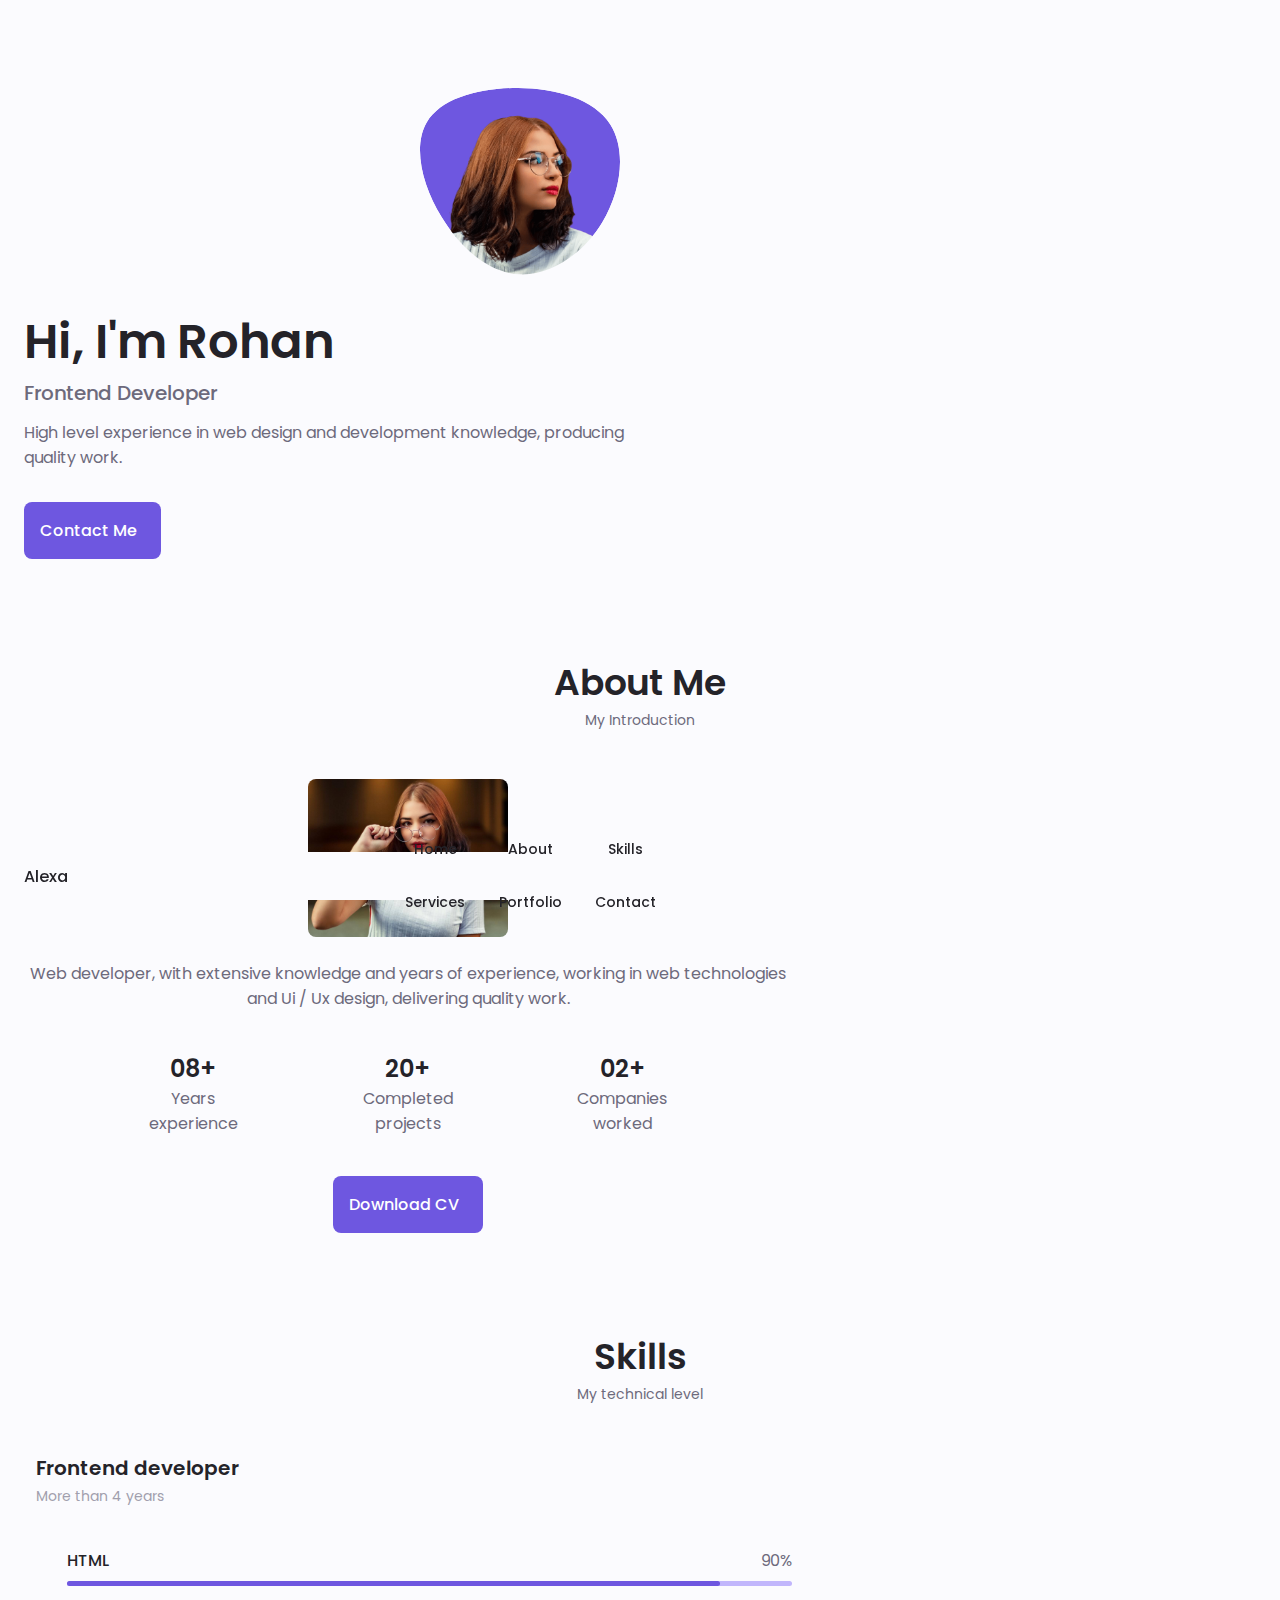
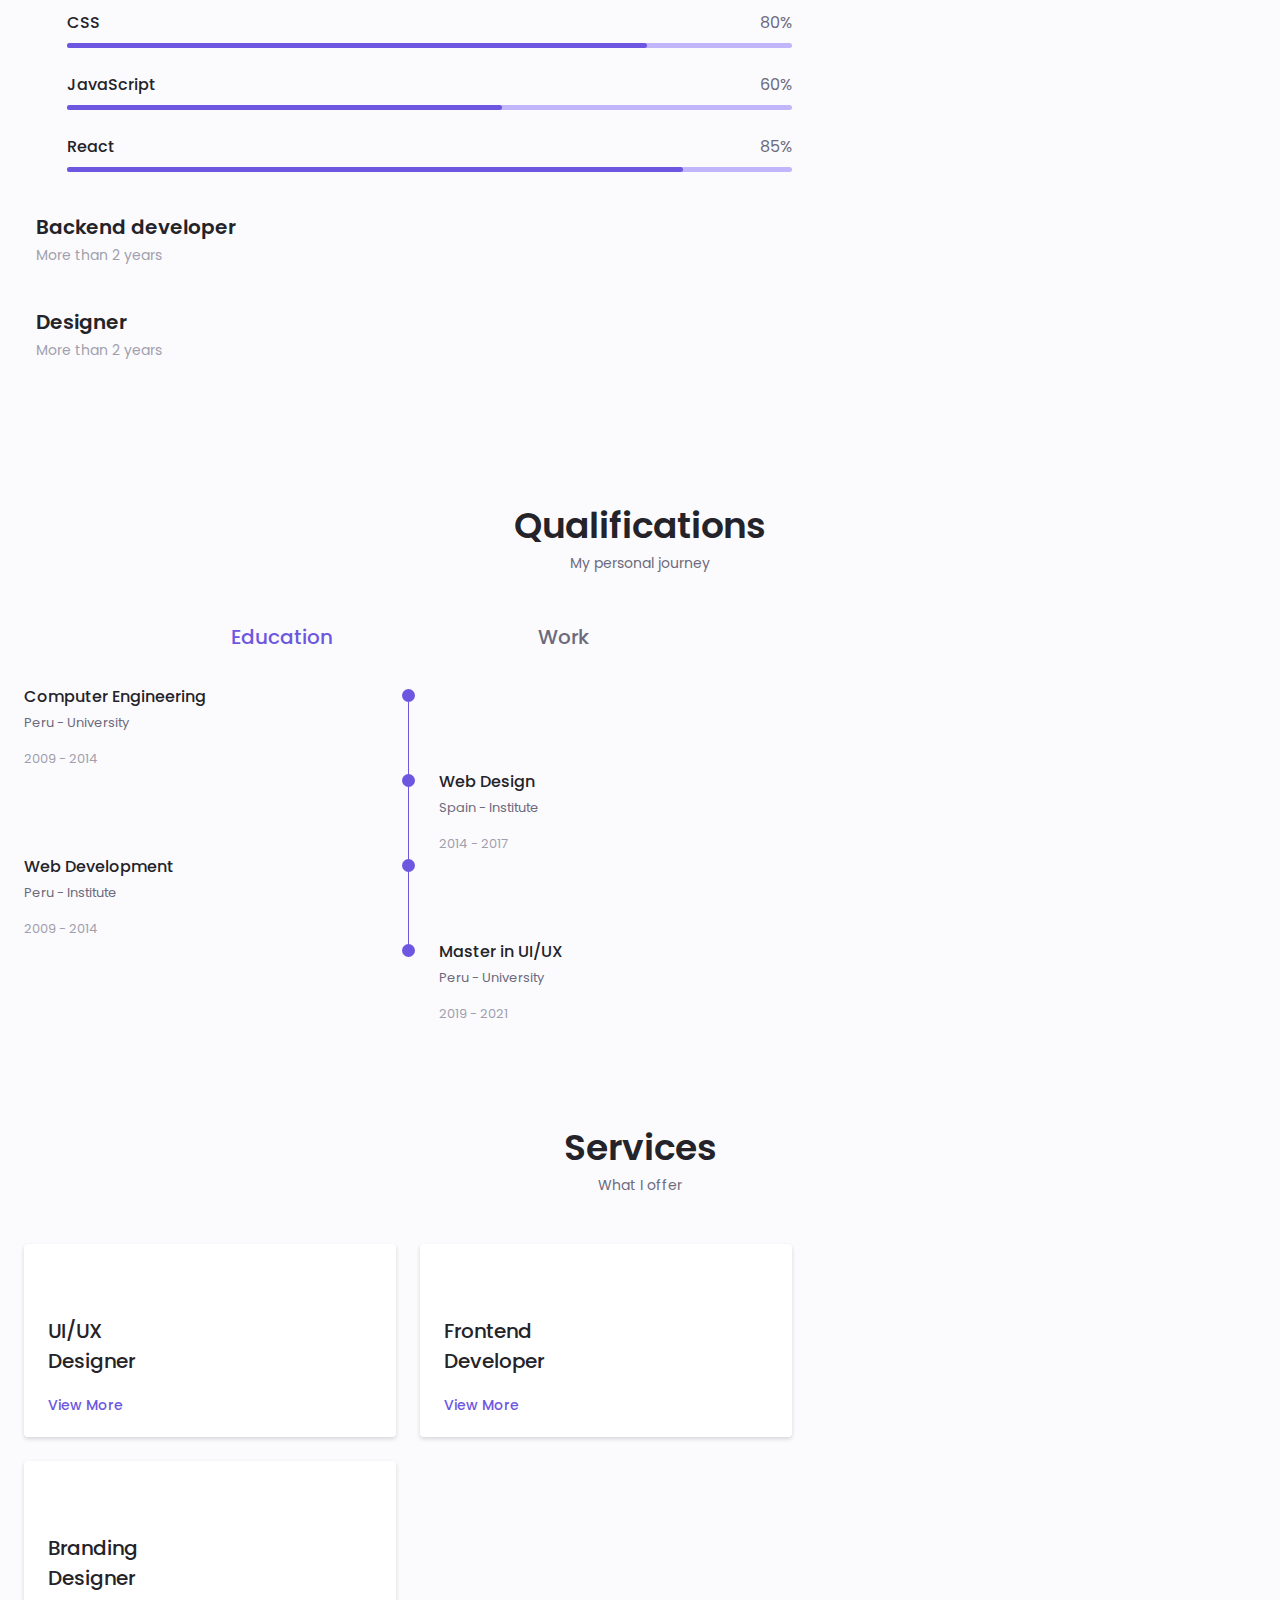
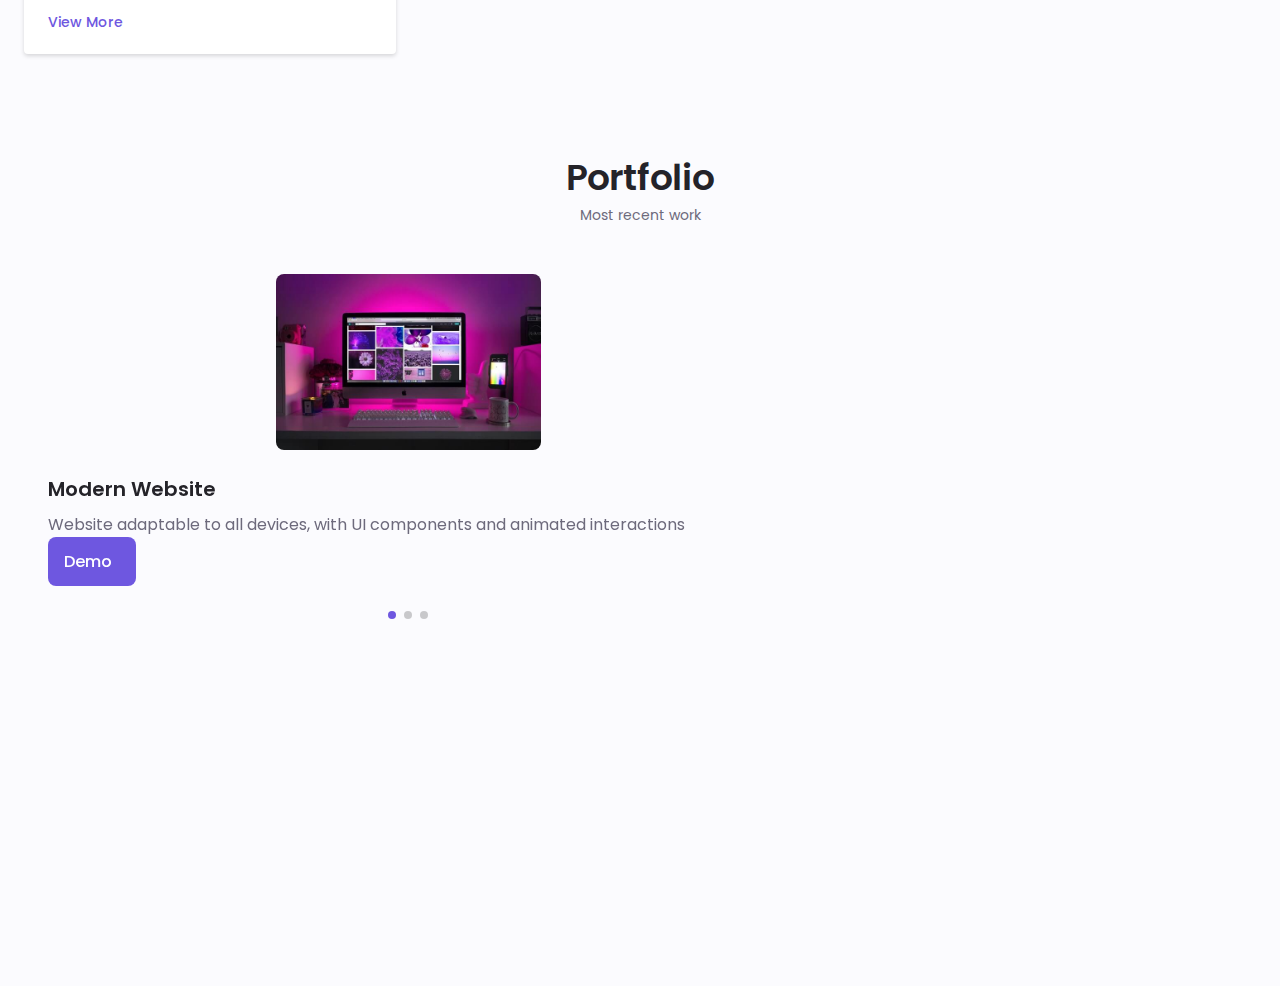
==== portfolio-project/index.html @ 2923634e "Add files via upload" ====
<!DOCTYPE html>
    <html lang="en">
    <head>
        <meta charset="UTF-8">
        <meta name="viewport" content="width=device-width, initial-scale=1.0">

        <!--==================== UNICONS ====================-->
        <link rel="stylesheet" href="https://unicons.iconscout.com/release/v4.0.0/css/line.css"
        
        <!--==================== SWIPER CSS ====================-->
        <link rel="stylesheet" href="assets/css/swiper-bundle.min.css">
        
        <!--==================== CSS ====================-->
        <link rel="stylesheet" href="assets/css/styles.css">

        <title>Responsive Portfolio Website</title>
    </head>
    <body>
        <!--==================== HEADER ====================-->
        <header class="header" id="header">
            <nav class="nav container">
                <a href="#" class="nav__logo">Alexa</a>

                <div class="nav__menu" id="nav-menu">
                    <ul class="nav__list grid">
                        <li class="nav__item">
                            <a href="#home" class="nav__link">
                                <i class="uil uil-estate nav__icon"></i> Home
                            </a>
                        </li>
                        <li class="nav__item">
                            <a href="#about" class="nav__link">
                                <i class="uil uil-user nav__icon"></i> About
                            </a>
                        </li>
                        <li class="nav__item">
                            <a href="#skills" class="nav__link">
                                <i class="uil uil-file-alt nav__icon"></i> Skills
                            </a>
                        </li>
                        <li class="nav__item">
                            <a href="#services" class="nav__link">
                                <i class="uil uil-briefcase-alt nav__icon"></i> Services
                            </a>
                        </li>
                        <li class="nav__item">
                            <a href="#portfolio" class="nav__link">
                                <i class="uil uil-scenery nav__icon"></i> Portfolio
                            </a>
                        </li>
                        <li class="nav__item">
                            <a href="#contact" class="nav__link">
                                <i class="uil uil-message nav__icon"></i> Contact
                            </a>
                        </li>
                    </ul>
                    <i class="uil uil-times nav__close" id="nav-close"></i>
                </div>

                <div class="nav__toggle" id="nav-toggle">
                    <i class="uil uil-apps"></i>
                </div>
            </nav>
        </header>

        <!--==================== MAIN ====================-->
        <main class="main">
            <!--==================== HOME ====================-->
            <section class="home section" id="home">
                <div class="home__container container grid">
                    <div class="home__content grid">
                        <div class="home__social">
                            <a href="https://www.linkedin.com/in/rohan-fowler-harper/" target="_blank" class="home__social-icon">
                                <i class="uil uil-linkedin-alt"></i>
                            </a>
                            <a href="https://www.instagram.com/rohan.fowlerharper/" target="_blank" class="home__social-icon">
                                <i class="uil uil-instagram"></i>
                            </a>
                            <a href="https://github.com/rohan-fowlerharper" target="_blank" class="home__social-icon">
                                <i class="uil uil-github-alt"></i>
                            </a>
                        </div>

                        <div class="home__img">
                            <svg class="home__blob" viewBox="0 0 200 187" xmlns="http://www.w3.org/2000/svg" xmlns:xlink="http://www.w3.org/1999/xlink">
                                <mask id="mask0" mask-type="alpha">
                                    <path d="M190.312 36.4879C206.582 62.1187 201.309 102.826 182.328 134.186C163.346 165.547 
                                    130.807 187.559 100.226 186.353C69.6454 185.297 41.0228 161.023 21.7403 129.362C2.45775 
                                    97.8511 -7.48481 59.1033 6.67581 34.5279C20.9871 10.1032 59.7028 -0.149132 97.9666 
                                    0.00163737C136.23 0.303176 174.193 10.857 190.312 36.4879Z"/>
                                </mask>
                                <g mask="url(#mask0)">
                                    <path d="M190.312 36.4879C206.582 62.1187 201.309 102.826 182.328 134.186C163.346 
                                    165.547 130.807 187.559 100.226 186.353C69.6454 185.297 41.0228 161.023 21.7403 
                                    129.362C2.45775 97.8511 -7.48481 59.1033 6.67581 34.5279C20.9871 10.1032 59.7028 
                                    -0.149132 97.9666 0.00163737C136.23 0.303176 174.193 10.857 190.312 36.4879Z"/>

                                    <image class="home__blob-img" x='12' y='18' href="assets/img/perfil.png"/>
                                </g>
                            </svg>
                        </div>

                        <div class="home__data">
                            <h1 class="home__title">Hi, I'm Rohan</h1>
                            <h3 class="home__subtitle">Frontend Developer</h3>
                            <p class="home__description">High level experience in web design and development 
                                knowledge, producing quality work.</p>
                            <a href="#contact" class="button button--flex">
                                Contact Me <i class="uil uil-message button__icon"></i>
                            </a>
                        </div>
                    </div>

                    <div class="home__scroll">
                        <a href="#about" class="home__scroll-button button--flex">
                            <i class="uil uil-mouse-alt home__scroll-mouse"></i>
                            <span class="home__scroll-name">Scroll down</span>
                            <i class="uil uil-arrow-down home__scroll-arrow"></i>
                        </a>
                    </div>

                </div>
            </section>

            <!--==================== ABOUT ====================-->
            <section class="about section" id="about">
                <h2 class="section__title">About Me</h2>
                <span class="section__subtitle">My Introduction</span>
                
                <div class="about__container container grid">
                    <img src="assets/img/about.jpg" alt="" class="about__img">

                    <div class="about__data">
                        <p class="about__description">Web developer, with extensive knowledge and years of experience, working in web technologies and Ui / Ux design, delivering quality work.</p>

                        <div class="about__info">
                            <div>
                                <span class="about__info-title">08+</span>
                                <span class="about__info-name">Years <br> experience</span>
                            </div>
                            <div>
                                <span class="about__info-title">20+</span>
                                <span class="about__info-name">Completed <br> projects</span>
                            </div>
                            <div>
                                <span class="about__info-title">02+</span>
                                <span class="about__info-name">Companies <br> worked</span>
                            </div>
                        </div>

                        <div class="about__buttons">
                            <a download="" href="assets/pdf/Alexa-Cv.pdf" class="button button--flex">
                                Download CV <i class="uil uil-download-alt button__icon"></i>
                            </a>
                        </div>
                    </div>
                </div>
            </section>

            <!--==================== SKILLS ====================-->
            <section class="skills section" id="skills">
                <h2 class="section__title">Skills</h2>
                <span class="section__subtitle">My technical level</span>

                <div class="skills__container container grid">
                    <div>
                        <!--==================== SKILLS 1 ====================-->
                        <div class="skills__content skills__open">
                            <div class="skills__header">
                                <i class="uil uil-brackets-curly skills__icon"></i>

                                <div>
                                    <h1 class="skills__title">Frontend developer</h1>
                                    <span class="skills__subtitle">More than 4 years</span>
                                </div>

                                <i class="uil uil-angle-down skills__arrow"></i>
                            </div>

                            <div class="skills__list grid">
                                <div class="skills__data">
                                    <div class="skills__titles">
                                        <h3 class="skills__name">HTML</h3>
                                        <span class="skills__number">90%</span>
                                    </div>
                                    <div class="skills__bar">
                                        <span class="skills__percentage skills__html"></span>
                                    </div>
                                </div>
                                <div class="skills__data">
                                    <div class="skills__titles">
                                        <h3 class="skills__name">CSS</h3>
                                        <span class="skills__number">80%</span>
                                    </div>
                                    <div class="skills__bar">
                                        <span class="skills__percentage skills__css"></span>
                                    </div>
                                </div>
                                <div class="skills__data">
                                    <div class="skills__titles">
                                        <h3 class="skills__name">JavaScript</h3>
                                        <span class="skills__number">60%</span>
                                    </div>
                                    <div class="skills__bar">
                                        <span class="skills__percentage skills__js"></span>
                                    </div>
                                </div>
                                <div class="skills__data">
                                    <div class="skills__titles">
                                        <h3 class="skills__name">React</h3>
                                        <span class="skills__number">85%</span>
                                    </div>
                                    <div class="skills__bar">
                                        <span class="skills__percentage skills__react"></span>
                                    </div>
                                </div>
                            </div>
                        </div>
                        <!--==================== SKILLS 2 ====================-->
                        <div class="skills__content skills__close">
                            <div class="skills__header">
                                <i class="uil uil-server-network skills__icon"></i>

                                <div>
                                    <h1 class="skills__title">Backend developer</h1>
                                    <span class="skills__subtitle">More than 2 years</span>
                                </div>

                                <i class="uil uil-angle-down skills__arrow"></i>
                            </div>

                            <div class="skills__list grid">
                                <div class="skills__data">
                                    <div class="skills__titles">
                                        <h3 class="skills__name">PHP</h3>
                                        <span class="skills__number">20%</span>
                                    </div>
                                    <div class="skills__bar">
                                        <span class="skills__percentage skills__php"></span>
                                    </div>
                                </div>
                                <div class="skills__data">
                                    <div class="skills__titles">
                                        <h3 class="skills__name">Node Js</h3>
                                        <span class="skills__number">10%</span>
                                    </div>
                                    <div class="skills__bar">
                                        <span class="skills__percentage skills__node"></span>
                                    </div>
                                </div>
                                <div class="skills__data">
                                    <div class="skills__titles">
                                        <h3 class="skills__name">Firebase</h3>
                                        <span class="skills__number">60%</span>
                                    </div>
                                    <div class="skills__bar">
                                        <span class="skills__percentage skills__firebase"></span>
                                    </div>
                                </div>
                                <div class="skills__data">
                                    <div class="skills__titles">
                                        <h3 class="skills__name">Python</h3>
                                        <span class="skills__number">60%</span>
                                    </div>
                                    <div class="skills__bar">
                                        <span class="skills__percentage skills__python"></span>
                                    </div>
                                </div>
                            </div>
                        </div>

                        <!--==================== SKILLS 3 ====================-->
                        <div class="skills__content skills__close">
                            <div class="skills__header">
                                <i class="uil uil-swatchbook skills__icon"></i>

                                <div>
                                    <h1 class="skills__title">Designer</h1>
                                    <span class="skills__subtitle">More than 2 years</span>
                                </div>

                                <i class="uil uil-angle-down skills__arrow"></i>
                            </div>

                            <div class="skills__list grid">
                                <div class="skills__data">
                                    <div class="skills__titles">
                                        <h3 class="skills__name">Figma</h3>
                                        <span class="skills__number">20%</span>
                                    </div>
                                    <div class="skills__bar">
                                        <span class="skills__percentage skills__figma"></span>
                                    </div>
                                </div>
                                <div class="skills__data">
                                    <div class="skills__titles">
                                        <h3 class="skills__name">Sketch</h3>
                                        <span class="skills__number">5%</span>
                                    </div>
                                    <div class="skills__bar">
                                        <span class="skills__percentage skills__sketch"></span>
                                    </div>
                                </div>
                                <div class="skills__data">
                                    <div class="skills__titles">
                                        <h3 class="skills__name">Photoshop</h3>
                                        <span class="skills__number">7%</span>
                                    </div>
                                    <div class="skills__bar">
                                        <span class="skills__percentage skills__photoshop"></span>
                                    </div>
                                </div>
                            </div>
                        </div>
                    </div>
                </div>
            </section>

            <!--==================== QUALIFICATION ====================-->
            <section class="qualification section">
                <h2 class="section__title">Qualifications</h2>
                <span class="section__subtitle">My personal journey</span>

                <div class="qualification__container container">
                    <div class="qualification__tabs">
                        <div class="qualification__button button--flex qualification__active" data-target='#education'>
                            <i class="uil uil-graduation-cap qualification__icon"></i>
                            Education
                        </div>
                        <div class="qualification__button button--flex" data-target='#work'>
                            <i class="uil uil-briefcase-alt qualification__icon"></i>
                            Work
                        </div>
                    </div>
                    <div class="qualification__sections">
                        <!--==================== QUALIFICATION CONTENT 1 ====================-->
                        <div class="qualification__content qualification__active" data-content id="education">
                            <!--==================== QUALIFICATION 1 ====================-->
                            <div class="qualification__data">
                                <div>
                                    <h3 class="qualification__title">Computer Engineering</h3>
                                    <span class="qualification__subtitle">Peru - University</span>
                                    <div class="qualification__calendar">
                                        <i class="uil uil-calendar-alt"></i>
                                        2009 - 2014
                                    </div>
                                </div>
                                <div>
                                    <span class="qualification__rounder"></span>
                                    <span class="qualification__line"></span>
                                </div>
                            </div>

                            <!--==================== QUALIFICATION 2 ====================-->
                            <div class="qualification__data">
                                <div></div>

                                <div>
                                    <span class="qualification__rounder"></span>
                                    <span class="qualification__line"></span>
                                </div>

                                <div>
                                    <h3 class="qualification__title">Web Design</h3>
                                    <span class="qualification__subtitle">Spain - Institute</span>
                                    <div class="qualification__calendar">
                                        <i class="uil uil-calendar-alt"></i>
                                        2014 - 2017
                                    </div>
                                </div>
                            </div>

                            <!--==================== QUALIFICATION 3 ====================-->
                            <div class="qualification__data">
                                <div>
                                    <h3 class="qualification__title">Web Development</h3>
                                    <span class="qualification__subtitle">Peru - Institute</span>
                                    <div class="qualification__calendar">
                                        <i class="uil uil-calendar-alt"></i>
                                        2009 - 2014
                                    </div>
                                </div>
                                <div>
                                    <span class="qualification__rounder"></span>
                                    <span class="qualification__line"></span>
                                </div>
                            </div>

                            <!--==================== QUALIFICATION 4 ====================-->
                            <div class="qualification__data">
                                <div></div>
                                
                                <div>
                                    <span class="qualification__rounder"></span>
                                    <!-- <span class="qualification__line"></span> -->

                                </div>

                                <div>
                                    <h3 class="qualification__title">Master in UI/UX</h3>
                                    <span class="qualification__subtitle">Peru - University</span>
                                    <div class="qualification__calendar">
                                        <i class="uil uil-calendar-alt"></i>
                                        2019 - 2021
                                    </div>
                                </div>
                                
                            </div>
                        </div>
                        <!--==================== QUALIFICATION CONTENT 2 ====================-->
                        <div class="qualification__content" data-content id="work">
                            <!--==================== QUALIFICATION 1 ====================-->
                            <div class="qualification__data">
                                <div>
                                    <h3 class="qualification__title">Software Engineering</h3>
                                    <span class="qualification__subtitle">Microsoft - Peru</span>
                                    <div class="qualification__calendar">
                                        <i class="uil uil-calendar-alt"></i>
                                        2016 - 2018
                                    </div>
                                </div>
                                <div>
                                    <span class="qualification__rounder"></span>
                                    <span class="qualification__line"></span>
                                </div>
                            </div>

                            <!--==================== QUALIFICATION 2 ====================-->
                            <div class="qualification__data">
                                <div></div>

                                <div>
                                    <span class="qualification__rounder"></span>
                                    <span class="qualification__line"></span>
                                </div>

                                <div>
                                    <h3 class="qualification__title">Frontend Developer</h3>
                                    <span class="qualification__subtitle">Apple Inc. - Spain</span>
                                    <div class="qualification__calendar">
                                        <i class="uil uil-calendar-alt"></i>
                                        2018 - 2020
                                    </div>
                                </div>
                            </div>

                            <!--==================== QUALIFICATION 3 ====================-->
                            <div class="qualification__data">
                                <div>
                                    <h3 class="qualification__title">UI Designer</h3>
                                    <span class="qualification__subtitle">Figma - Spain</span>
                                    <div class="qualification__calendar">
                                        <i class="uil uil-calendar-alt"></i>
                                        2009 - 2014
                                    </div>
                                </div>
                                <div>
                                    <span class="qualification__rounder"></span>
                                    <!-- <span class="qualification__line"></span> -->
                                </div>
                            </div>
                        </div>
                    </div>
                </div>
            </section>

            <!--==================== SERVICES ====================-->
            <section class="services section" id="services">
                <h2 class="section__title">Services</h2>
                <span class="section__subtitle">What I offer</span>

                <div class="services__container container grid">
                    <!--==================== SERVICES 1 ====================-->
                    <div class="services__content">
                        <div>
                            <i class="uil uil-web-grid services__icon"></i>
                            <h3 class="services__title">UI/UX <br> Designer</h3>
                        </div>


                        <span class="button button--flex button--small button--link services__button">
                            View More
                            <i class="uil uil-arrow-right button__icon"></i>
                        </span>

                        <div class="services__modal">
                            <div class="services__modal-content">
                                <h4 class="services__modal-title">UI/UX <br> Designer</h4>
                                <i class="uil uil-times services__modal-close"></i>

                                <ul class="services__modal-services grid">
                                    <li class="services__modal-service">
                                        <i class="uil uil-check-circle services__modal-icon"></i>
                                        <p> I develop the user interface</p>
                                    </li>
                                    <li class="services__modal-service">
                                        <i class="uil uil-check-circle services__modal-icon"></i>
                                        <p> Web page development</p>
                                    </li>
                                    <li class="services__modal-service">
                                        <i class="uil uil-check-circle services__modal-icon"></i>
                                        <p> I create UX elements</p>
                                    </li>
                                    <li class="services__modal-service">
                                        <i class="uil uil-check-circle services__modal-icon"></i>
                                        <p> I position your company brand</p>
                                    </li>
                                </ul>
                            </div>
                        </div>
                    </div>

                    <!--==================== SERVICES 2 ====================-->
                    <div class="services__content">
                        <div>
                            <i class="uil uil-arrow services__icon"></i>
                            <h3 class="services__title">Frontend <br> Developer</h3>
                        </div>


                        <span class="button button--flex button--small button--link services__button">
                            View More
                            <i class="uil uil-arrow-right button__icon"></i>
                        </span>

                        <div class="services__modal">
                            <div class="services__modal-content">
                                <h4 class="services__modal-title">Frontend <br> Developer</h4>
                                <i class="uil uil-times services__modal-close"></i>

                                <ul class="services__modal-services grid">
                                    <li class="services__modal-service">
                                        <i class="uil uil-check-circle services__modal-icon"></i>
                                        <p> I develop the user interface</p>
                                    </li>
                                    <li class="services__modal-service">
                                        <i class="uil uil-check-circle services__modal-icon"></i>
                                        <p> Web page development</p>
                                    </li>
                                    <li class="services__modal-service">
                                        <i class="uil uil-check-circle services__modal-icon"></i>
                                        <p> I create UX elements</p>
                                    </li>
                                    <li class="services__modal-service">
                                        <i class="uil uil-check-circle services__modal-icon"></i>
                                        <p> I position your company brand</p>
                                    </li>
                                </ul>
                            </div>
                        </div>
                    </div>

                    <!--==================== SERVICES 3 ====================-->
                    <div class="services__content">
                        <div>
                            <i class="uil uil-pen services__icon"></i>
                            <h3 class="services__title">Branding <br> Designer</h3>
                        </div>


                        <span class="button button--flex button--small button--link services__button">
                            View More
                            <i class="uil uil-arrow-right button__icon"></i>
                        </span>

                        <div class="services__modal">
                            <div class="services__modal-content">
                                <h4 class="services__modal-title">Branding <br> Designer</h4>
                                <i class="uil uil-times services__modal-close"></i>

                                <ul class="services__modal-services grid">
                                    <li class="services__modal-service">
                                        <i class="uil uil-check-circle services__modal-icon"></i>
                                        <p> I develop the user interface</p>
                                    </li>
                                    <li class="services__modal-service">
                                        <i class="uil uil-check-circle services__modal-icon"></i>
                                        <p> Web page development</p>
                                    </li>
                                    <li class="services__modal-service">
                                        <i class="uil uil-check-circle services__modal-icon"></i>
                                        <p> I create UX elements</p>
                                    </li>
                                    <li class="services__modal-service">
                                        <i class="uil uil-check-circle services__modal-icon"></i>
                                        <p> I position your company brand</p>
                                    </li>
                                </ul>
                            </div>
                        </div>
                    </div>
                </div>

            </section>

            <!--==================== PORTFOLIO ====================-->
            <section class="portfolio section" id="portfolio">
                <h2 class="section__title">Portfolio</h2>
                <span class="section__subtitle">Most recent work</span>

                <div class="portfolio__container container  swiper-container">
                    <div class="swiper-wrapper">
                        <!--==================== PORTFOLIO 1====================-->
                        <div class="portfolio__content grid swiper-slide">
                            <img src="assets/img/portfolio1.jpg" alt="" class="portfolio__img">

                            <div class="portfolio__data">
                                <h3 class="portfolio__title">Modern Website</h3>
                                <p class="portfolio_description">Website adaptable to all devices, with UI components and animated interactions</p>
                                <a href="#" class="button button--flex button--small portfolio__button">
                                    Demo
                                    <i class="uil uil-arrow-right button__icon"></i>
                                </a>
                                
                            </div>
                        </div>

                        <!--==================== PORTFOLIO 2 ====================-->
                        <div class="portfolio__content grid swiper-slide">
                            <img src="assets/img/portfolio2.jpg" alt="" class="portfolio__img">

                            <div class="portfolio__data">
                                <h3 class="portfolio__title">Brand Design</h3>
                                <p class="portfolio_description">Website adaptable to all devices, with UI components and animated interactions</p>
                                <a href="#" class="button button--flex button--small portfolio__button">
                                    Demo
                                    <i class="uil uil-arrow-right button__icon"></i>
                                </a>
                                
                            </div>
                        </div>

                        <!--==================== PORTFOLIO 3 ====================-->
                        <div class="portfolio__content grid swiper-slide">
                            <img src="assets/img/portfolio3.jpg" alt="" class="portfolio__img">

                            <div class="portfolio__data">
                                <h3 class="portfolio__title">Online Store</h3>
                                <p class="portfolio_description">Website adaptable to all devices, with UI components and animated interactions</p>
                                <a href="#" class="button button--flex button--small portfolio__button">
                                    Demo
                                    <i class="uil uil-arrow-right button__icon"></i>
                                </a>
                            </div>
                        </div>
                    </div>
                    <!-- Add Arrows-->
                    <div class="swiper-button-next">
                        <i class="uil uil-angle-right-b swiper-portfolio-icon"></i>
                    </div>
                    <div class="swiper-button-prev">
                        <i class="uil uil-angle-left-b swiper-portfolio-icon"></i>
                    </div>
                    <!-- Add Pagination -->
                    <div class="swiper-pagination"></div>
                </div>
            </section>

            <!--==================== PROJECT IN MIND ====================-->
            <section class="project section">

            </section>

            <!--==================== TESTIMONIAL ====================-->
            <section class="testimonial section">
                
            </section>

            <!--==================== CONTACT ME ====================-->
            <section class="contact section" id="contact">

            </section>
        </main>

        <!--==================== FOOTER ====================-->
        <footer class="footer">

            
        </footer>
        
        <!--==================== SCROLL TOP ====================-->
        

        <!--==================== SWIPER JS ====================-->
        <script src="assets/js/swiper-bundle.min.js"></script>

        <!--==================== MAIN JS ====================-->
        <script src="assets/js/main.js"></script>

    </body>
</html>
---- portfolio-project/assets/css/styles.css ----
/*==================== GOOGLE FONTS ====================*/
@import url('https://fonts.googleapis.com/css2?family=Poppins:wght@400;500;600&display=swap');

/*==================== VARIABLES CSS ====================*/
:root {
    --header-height: 3rem;

    /*========== Colors ==========*/
    /* Change favorite color */
    --hue-color: 250; /*Purple 250 - Green 142 - Blue 230 - Pink 340*/

    /* HSL color mode */
    --first-color: hsl(var(--hue-color), 69%, 61%);
    --first-color-second: hsl(var(--hue-color), 69%, 61%);
    --first-color-alt: hsl(var(--hue-color), 57%, 53%);
    --first-color-lighter: hsl(var(--hue-color), 92%, 85%);
    --title-color: hsl(var(--hue-color), 8%, 15%);
    --text-color: hsl(var(--hue-color), 8%, 45%);
    --text-color-light: hsl(var(--hue-color), 8%, 65%);
    --input-color: hsl(var(--hue-color), 70%, 96%);
    --body-color: hsl(var(--hue-color), 60%, 99%);
    --container-color: #FFF;

    /*========== Font and typography ==========*/
    --body-font: 'Poppins', sans-serif;

    /* .5rem = 8px, 1rem = 16px, 1.5rem = 24px ... */
    --big-font-size: 2rem;
    --h1-font-size: 1.5rem;
    --h2-font-size: 1.25rem;
    --h3-font-size: 1.125rem;
    --normal-font-size: 0.938rem;
    --small-font-size: 0.813rem;
    --smaller-font-size: 0.75rem;

    /*========== Font weight ==========*/
    --font-medium: 500;
    --font-semi-bold: 600;

    /*========== Margenes Bottom ==========*/
    /* .25rem = 4px, .5rem = 8px, .75rem = 12px ... */
    --mb-0-25: 0.25rem;
    --mb-0-5: 0.5rem;
    --mb-0-75: 0.75rem;
    --mb-1: 1rem;
    --mb-1-5: 1.5rem;
    --mb-2: 2rem;
    --mb-2-5: 2.5rem;
    --mb-3: 3rem;

    /*========== z index ==========*/
    --z-tooltip: 10;
    --z-fixed: 100;
    --z-modal: 1000;
}

/* Font size for large devices */
@media screen and (min-width: 968px) {
    :root {
        --big-font-size: 3rem;
        --h1-font-size: 2.25rem;
        --h2-font-size: 1.5rem;
        --h3-font-size: 1.25rem;
        --normal-font-size: 1rem;
        --small-font-size: 0.875rem;
        --smaller-font-size: 0.813rem;
    }
}

/*========== Variables Dark theme ==========*/


/*========== Button Dark/Light ==========*/


/*==================== BASE ====================*/
* {
    box-sizing: border-box;
    padding: 0;
    margin: 0;
}

html {
    scroll-behavior: smooth;
}

body {
    margin: 0 0 var(--header-height) 0;
    font-family: var(--body-font);
    font-size: var(--normal-font-size);
    background-color: var(--body-color);
    color: var(--text-color);
}

h1, h2, h3, h4 {
    color: var(--title-color);
    font-weight: var(--font-semi-bold);
}

ul {
    list-style: none;
}

a {
    text-decoration: none;
}

img {
    max-width: 100%;
    height: auto;
}



/*==================== REUSABLE CSS CLASSES ====================*/
.section {
    padding: 2rem 0 4rem;
}

.section__title {
    font-size: var(--h1-font-size);
}

.section__subtitle {
    display: block;
    font-size: var(--small-font-size);
    margin-bottom: var(--mb-3);
}

.section__title,
.section__subtitle {
    text-align: center;
}


/*==================== LAYOUT ====================*/
.container {
    max-width: 768px;
    margin-left: var(--mb-1-5);
    margin-right: var(--mb-1-5);
}

.grid {
    display: grid;
    gap: 1.5rem;
}

.header {
    width: 100%;
    position: fixed;
    bottom: 0;
    left: 0;
    z-index: var(--z-fixed);
    background-color: var(--body-color);
}

/*==================== NAV ====================*/
.nav {
    max-width: 968px;
    height: var(--header-height);
    display: flex;
    justify-content: space-between;
    align-items: center;
}

.nav__logo,
.nav__toggle {
    color: var(--title-color);
    font-weight: var(--font-medium);
}

.nav__logo:hover {
    color: var(--first-color);
}

.nav__toggle {
    font-size: 1.1rem;
    cursor: pointer;
}

.nav__toggle:hover {
    color: var(--first-color);
}

@media screen and (max-width: 767px) {
    .nav__menu {
        position: fixed;
        bottom: -100%;
        left: 0;
        width: 100%;
        background-color: var(--body-color);
        padding: 2rem 1.5rem 4rem;
        box-shadow: 0 -1px 4px rgba(0, 0, 0, 0.15);
        border-radius: 1.5rem 1.5rem 0 0;
        transition: 0.3s;
    }
}


.nav__list {
    grid-template-columns: repeat(3, 1fr);
    gap: 2rem;
}

.nav__link {
    display: flex;
    flex-direction: column;
    align-items: center;
    font-size: var(--small-font-size);
    color: var(--title-color);
    font-weight: var(--font-medium);
}

.nav__link:hover {
    color: var(--first-color);
}

.nav__icon {
    font-size: 1.2rem;
}

.nav__close {
    position: absolute;
    right: 1.3rem;
    bottom: .5rem;
    font-size: 1.5rem;
    cursor: pointer;
    color: var(--first-color);
}

.nav__close:hover {
    color: var(--first-color-alt);
}

/* show menu */
.show-menu {
    bottom: 0;
}


/* Active link */


/* Change background header */


/*==================== HOME ====================*/
.home__container {
    gap: 1rem;
}

.home__content {
    grid-template-columns: .5fr .3fr;
    padding-top: 3.5rem;
    align-items: center;
}

.home__social {
    display: grid;
    grid-template: max-content;
    row-gap: 1rem;
}

.home__social-icon {
    font-size: 1.25rem;
    color: var(--first-color);
}

.home__social-icon:hover {
    color: var(--first-color-alt);
}

.home__blob {
    width: 200px;
    fill: var(--first-color);
}

.home__blob-img {
    width: 170px;
}

.home__data {
    grid-column: 1/3;
}

.home__title {
    font-size: var(--big-font-size);
}

.home__subtitle {
    font-size: var(--h3-font-size);
    color: var(--text-color);
    font-weight: var(--font-medium);
    margin-bottom: var(--mb-0-75);
}

.home__description {
    margin-bottom: var(--mb-2);
}

.home__scroll {
 display: none;
}

.home__scroll-button {
    color: var(--first-color);
    transition: 0.3s;
}

.home__scroll-button:hover {
    transform: translateY(0.25rem);
}

.home__scroll-mouse {
    font-size: 2rem;
}

.home__scroll-name {
    font-size: var(--small-font-size);
    color: var(--title-color);
    font-weight: var(--font-medium);
    margin-right: var(--mb-0-25);
}

.home__scroll-arrow {
    font-size: 1.25rem;
}

/*==================== BUTTONS ====================*/
.button {
    display: inline-block;
    background-color: var(--first-color);
    color: #FFF;
    padding: 1rem;
    border-radius: .5rem;
    font-weight: var(--font-medium);
}

.button:hover {
    background-color: var(--first-color-alt);
}

.button__icon {
    font-size: 1.25rem;
    margin-left: var(--mb-0-5);
    transition: 0.3s;
}

.button--flex {
    display: inline-flex;
    align-items: center;

}

.button--small {
    padding: .75rem 1rem;
}

.button--link {
    padding: 0;
    background-color: transparent;
    color: var(--first-color);
}

.button--link:hover {
    background-color: transparent;
    color: var(--first-color-alt);
}

/*==================== ABOUT ====================*/
.about__img {
    width: 200px;
    border-radius: 0.5rem;
    justify-self: center;
    align-self: center;
}

.about__description {
    text-align: center;
    margin-bottom: var(--mb-2-5);
}

.about__info {
    display: flex;
    justify-content: space-evenly;
    margin-bottom: var(--mb-2-5);
}

.about__info-title {
    font-size: var(--h2-font-size);
    font-weight: var(--font-semi-bold);
    color: var(--title-color);
}

.about__info-name {
    font-size: var(--font-medium);
}

.about__info-title,
.about__info-name {
    display: block;
    text-align: center;
}

.about__buttons {
    display: flex;
    justify-content: center;
}

/*==================== SKILLS ====================*/
.skills__container {
    row-gap: 0;
}

.skills__header {
    display: flex;
    align-items: center;
    margin-bottom: var(--mb-2-5);
    cursor: pointer;
}

.skills__icon,
.skills__arrow {
    font-size: 2rem;
    color: var(--first-color);
}

.skills__icon {
    margin-right: var(--mb-0-75);
}

.skills__title {
    font-size: var(--h3-font-size);
}

.skills__subtitle {
    font-size: var(--small-font-size);
    color: var(--text-color-light);
}

.skills__arrow {
    margin-left: auto;
    transition: 0.4s;
}

.skills__list {
    row-gap: 1.5rem;
    padding-left: 2.7rem;
}

.skills__titles {
    display: flex;
    justify-content: space-between;
    margin-bottom: var(--mb-0-5);
}

.skills__name {
    font-size: var(--normal-font-size);
    font-weight: var(--font-medium);
}

.skills__bar,
.skills__percentage {
    height: 5px;
    border-radius: .25rem;
}

.skills__bar {
    background-color: var(--first-color-lighter);
}

.skills__percentage {
    display: block;
    background-color: var(--first-color);
}

.skills__html {
    width: 90%;
}

.skills__css {
    width: 80%;
}

.skills__js {
    width: 60%;
}

.skills__react {
    width: 85%;
}

.skills__php {
    width: 20%;
}

.skills__node {
    width: 10%;
}

.skills__firebase {
    width: 60%;
}

.skills__python {
    width: 60%;
}

.skills__figma {
    width: 20%;
}

.skills__sketch {
    width: 5%;
}

.skills__photoshop {
    width: 7%;
}

.skills__close .skills__list {
    height: 0;
    overflow: hidden;
}

.skills__open .skills__list {
    height: max-content;
    margin-bottom: var(--mb-2-5);
}

.skills__open .skills__arrow {
    transform: rotate(-180deg);
}

/*==================== QUALIFICATION ====================*/
.qualification__tabs {
    display: flex;
    justify-content: space-evenly;
    margin-bottom: var(--mb-2);
}

.qualification__button {
    font-size: var(--h3-font-size);
    font-weight: var(--font-medium);
    cursor: pointer;
}

.qualification__button:hover { 
    color: var(--first-color);
}

.qualification__icon {
    font-size: 1.8rem;
    margin-right: var(--mb-0-25);
}

.qualification__data {
    display: grid;
    grid-template-columns: 1fr max-content 1fr;
    column-gap: 1.5rem;
}

.qualification__title {
    font-size: var(--normal-font-size);
    font-weight: var(--font-medium);
}

.qualification__subtitle {
    display: inline-block;
    font-size: small;
    margin-bottom: var(--mb-1);
}

.qualification__calendar {
    font-size: var(--smaller-font-size);
    color: var(--text-color-light);
}

.qualification__rounder {
    display: inline-block;
    width: 13px;
    height: 13px;
    background-color: var(--first-color);
    border-radius: 50%;
}

.qualification__line {
    display: block;
    width: 1px;
    height: 100%;
    background-color: var(--first-color);
    transform: translate(6px, -7px);
}

.qualification [data-content] {
    display: none;
}

.qualification__active[data-content] {
    display: block;
}

.qualification__button.qualification__active {
    color: var(--first-color);
}
/*==================== SERVICES ====================*/
.services__container {
    gap: 1.5rem;
    grid-template-columns: repeat(2, 1fr);
}

.services__content {
    position: relative;
    background-color: var(--container-color);
    padding: 3.5rem .5rem 1.25rem 1.5rem;
    border-radius: .25rem;
    box-shadow: 0 2px 4px rgba(0, 0, 0, 0.15);
    transition: .3s;
}

.services__content:hover {
    box-shadow: 0 4px 8px rgba(0, 0, 0, 0.15)
}

.services__icon {
    display: block;
    font-size: 1.5rem;
    color: var(--first-color);
    margin-bottom: var(--mb-1);
}

.services__title {
    font-size: var(--h3-font-size);
    margin-bottom: var(--mb-1);
    font-weight: var(--font-medium);
}

.services__button {
    cursor: pointer;
    font-size: var(--small-font-size);
}

.services__button:hover .button__icon {
    transform: translateX(.25rem);
}

.services__modal {
    position: fixed;
    top: 0;
    left: 0;
    right: 0;
    bottom: 0;
    background-color: rgba(0, 0, 0, 0.5);
    display: flex;
    align-items: center;
    justify-content: center;
    padding: 0 1rem;
    z-index: var(--z-modal);
    opacity: 0;
    visibility: hidden;
    transition: 0.3s;
}

.services__modal-content {
    position: relative;
    background-color: var(--container-color);
    padding: 1.5rem;
    border-radius: .5rem;
}

.services__modal-services {
    row-gap: 1rem;
}

.services__modal-service {
    display: flex;
}

.services__modal-title {
    font-size: var(--h3-font-size);
    font-weight: var(--font-medium);
    margin-bottom: var(--mb-1-5);
}

.services__modal-close {
    position: absolute;
    top: 1rem;
    right: 1rem;
    font-size: 1.5rem;
    color: var(--first-color);
    margin-right: var(--mb-0-25);
    cursor: pointer;
}

.services__modal-icon {
    color: var(--first-color);
    margin-right: var(--mb-0-25);
}

/* Active Modal */
.active-modal {
    opacity: 1;
    visibility: visible;
}

/*==================== PORTFOLIO ====================*/
.portfolio__container {
    overflow: initial;
}

.portfolio__content {
    padding: 0 1.5rem;
}

.portfolio__img {
    width: 265px;
    border-radius: .5rem;
    justify-self: center;
}

.portfolio__title {
    font-size: var(--h3-font-size);
    margin-bottom: var(--mb-0-5);
}

.portfolio__description {
    margin-bottom: var(--mb-0-75);
}

.portfolio__button:hover .button__icon {
    transform: translateX(.25rem);
}

.swiper-button-prev::after,
.swiper-button-next::after {
    content: '';
}

.swiper-portfolio-icon {
    font-size: 2rem;
    color: var(--first-color);
}

.swiper-button-prev {
    left: -0.5rem;
}

.swiper-button-next {
    right: -0.5rem;
}

.swiper-container-horizontal > .swiper-pagination-bullets {
    bottom: -2.5rem;
}

.swiper-pagination-bullet-active {
    background-color: var(--first-color);
}

.swiper-button-prev,
.swiper-button-next,
.swiper-pagination-bullet {
    outline: none;
}



/*==================== PROJECT IN MIND ====================*/


/*==================== TESTIMONIAL ====================*/


/*==================== CONTACT ME ====================*/


/*==================== FOOTER ====================*/


/*========== SCROLL UP ==========*/


/* Show scroll */


/*========== SCROLL BAR ==========*/


/*==================== MEDIA QUERIES ====================*/
/* For small devices */


/* For medium devices */


/* For large devices */
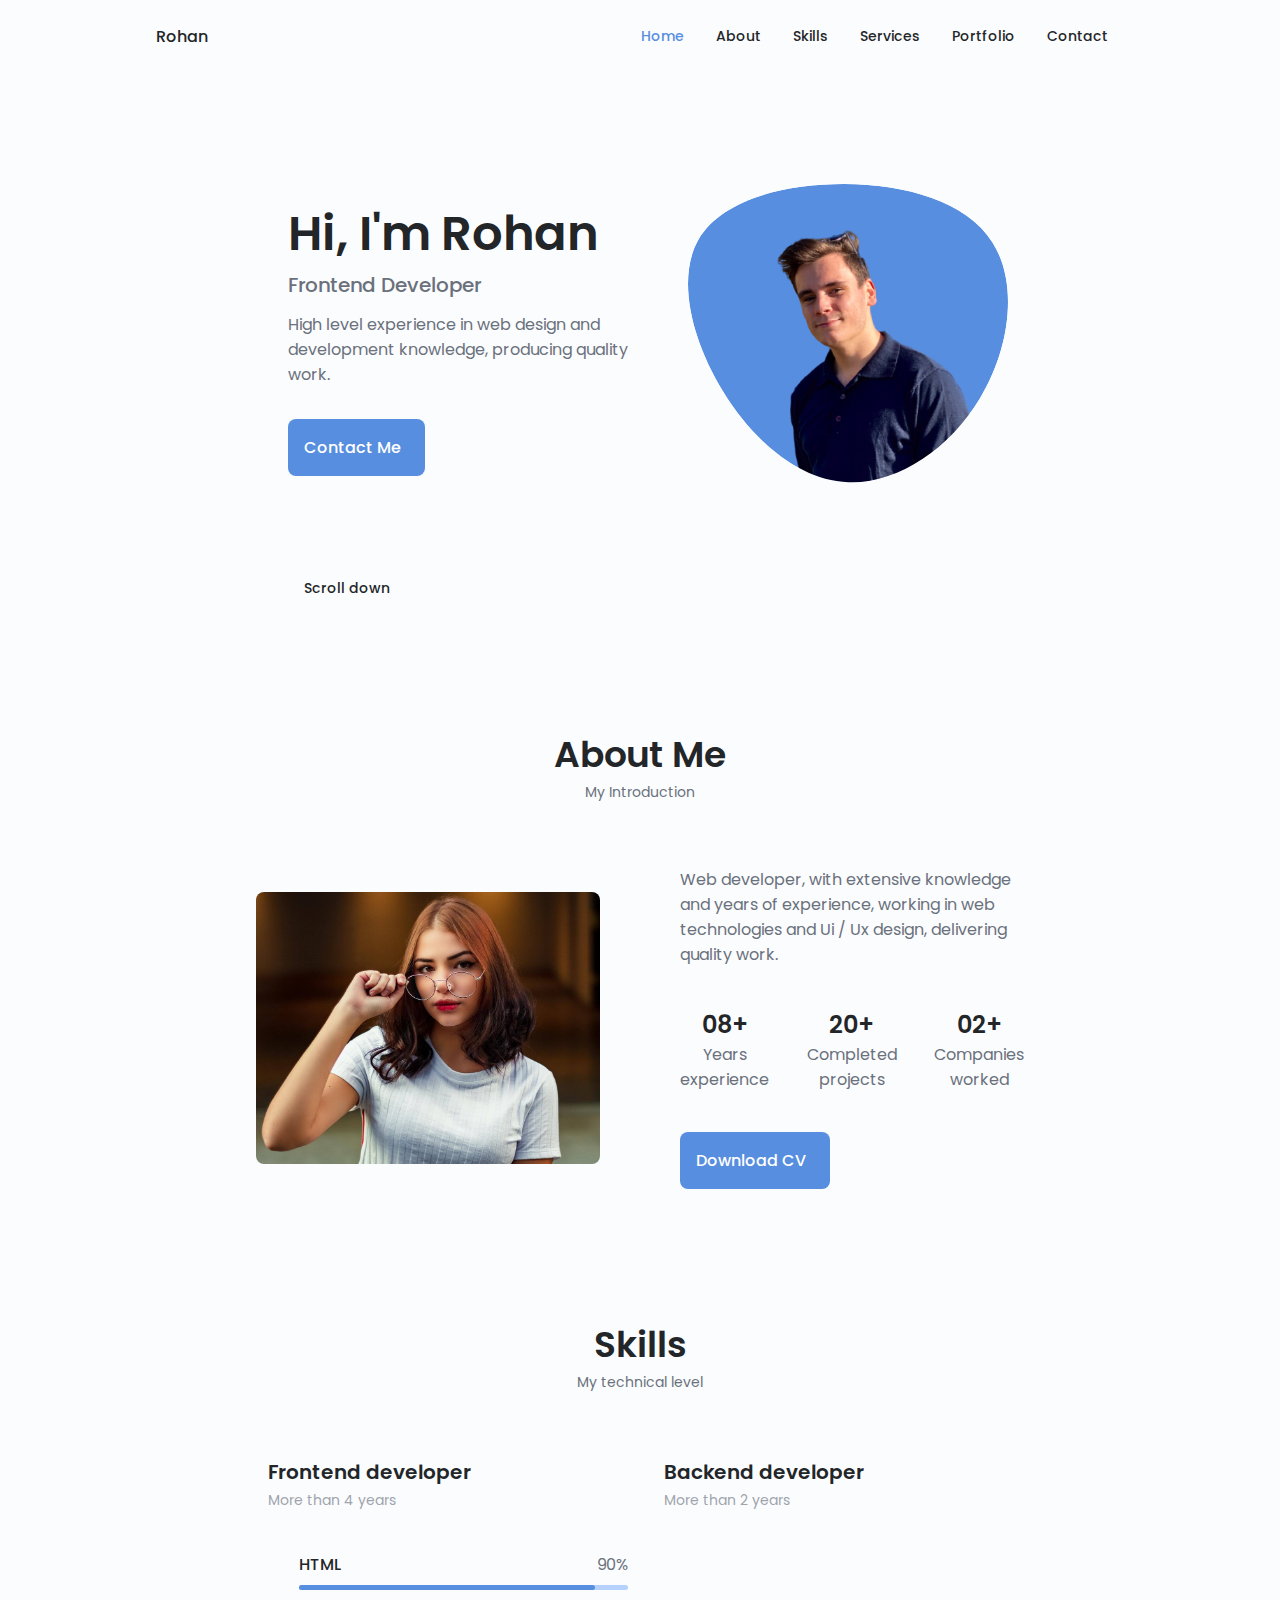
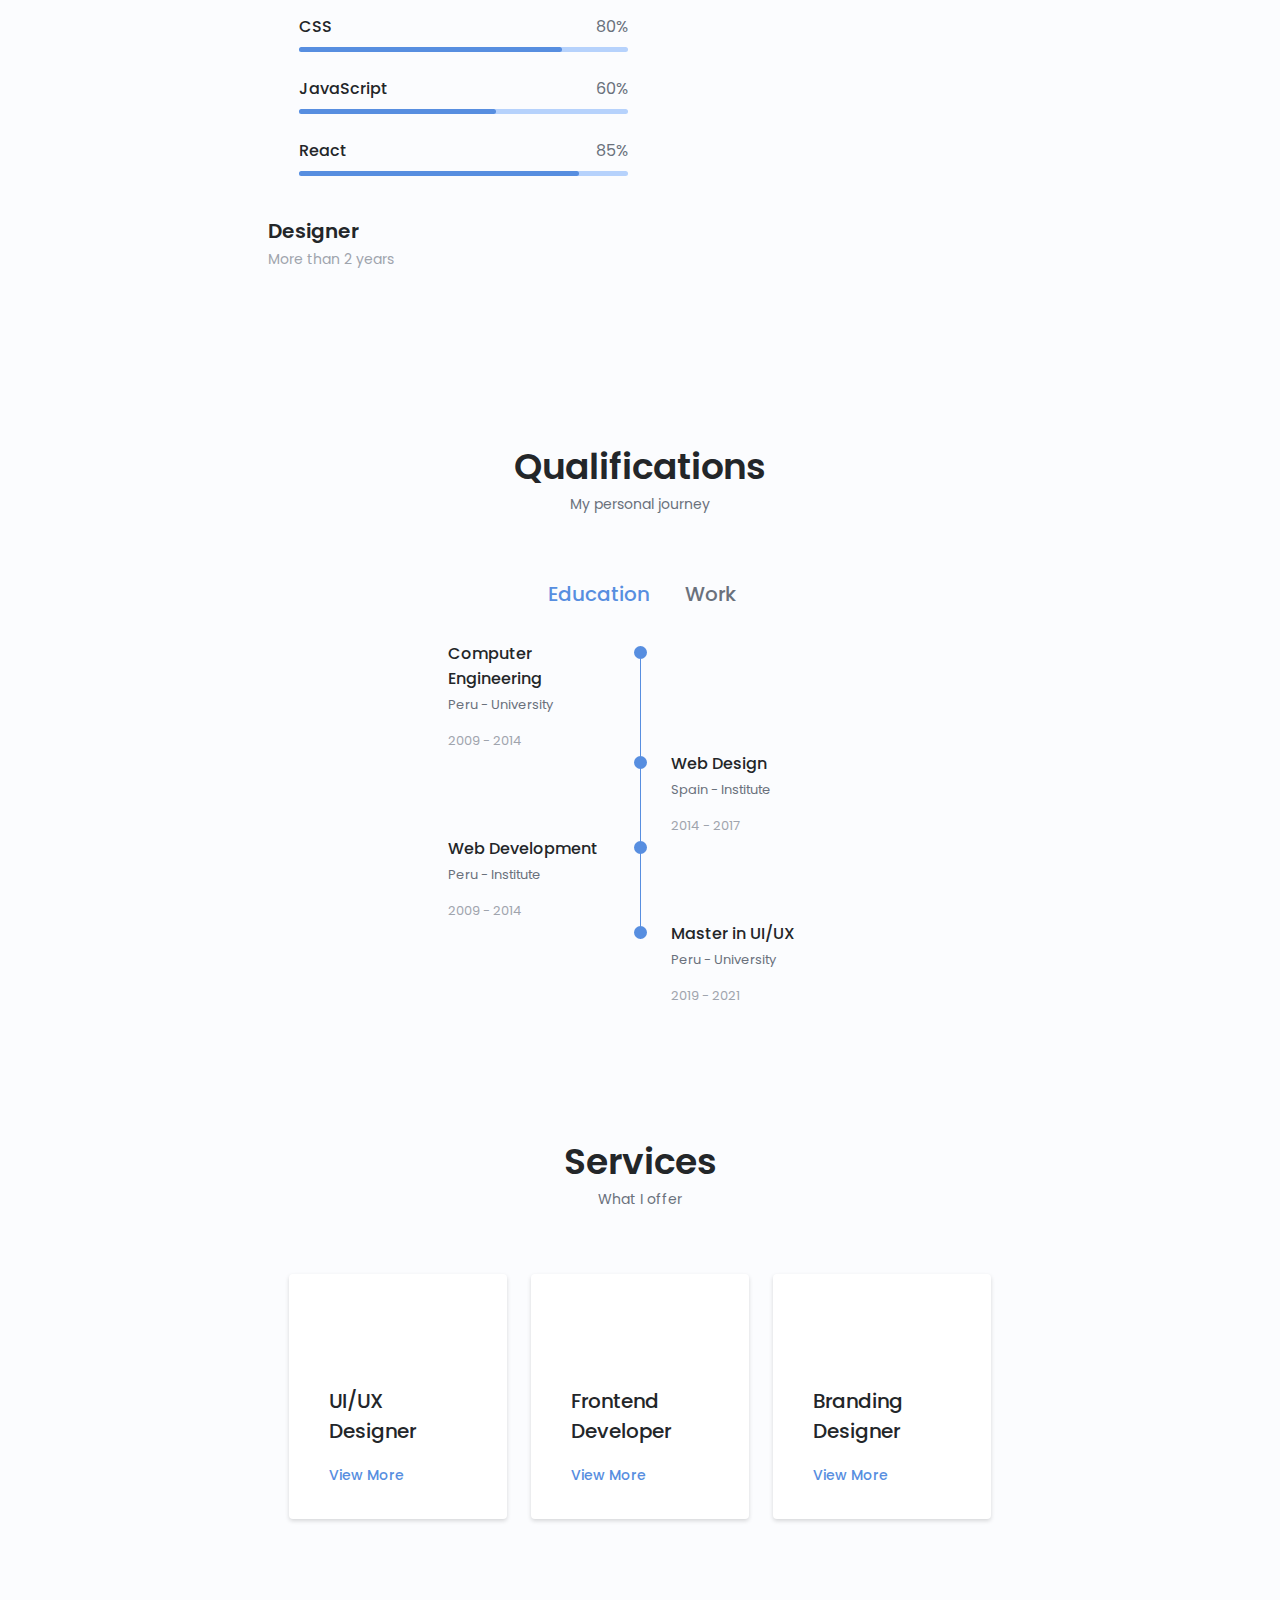
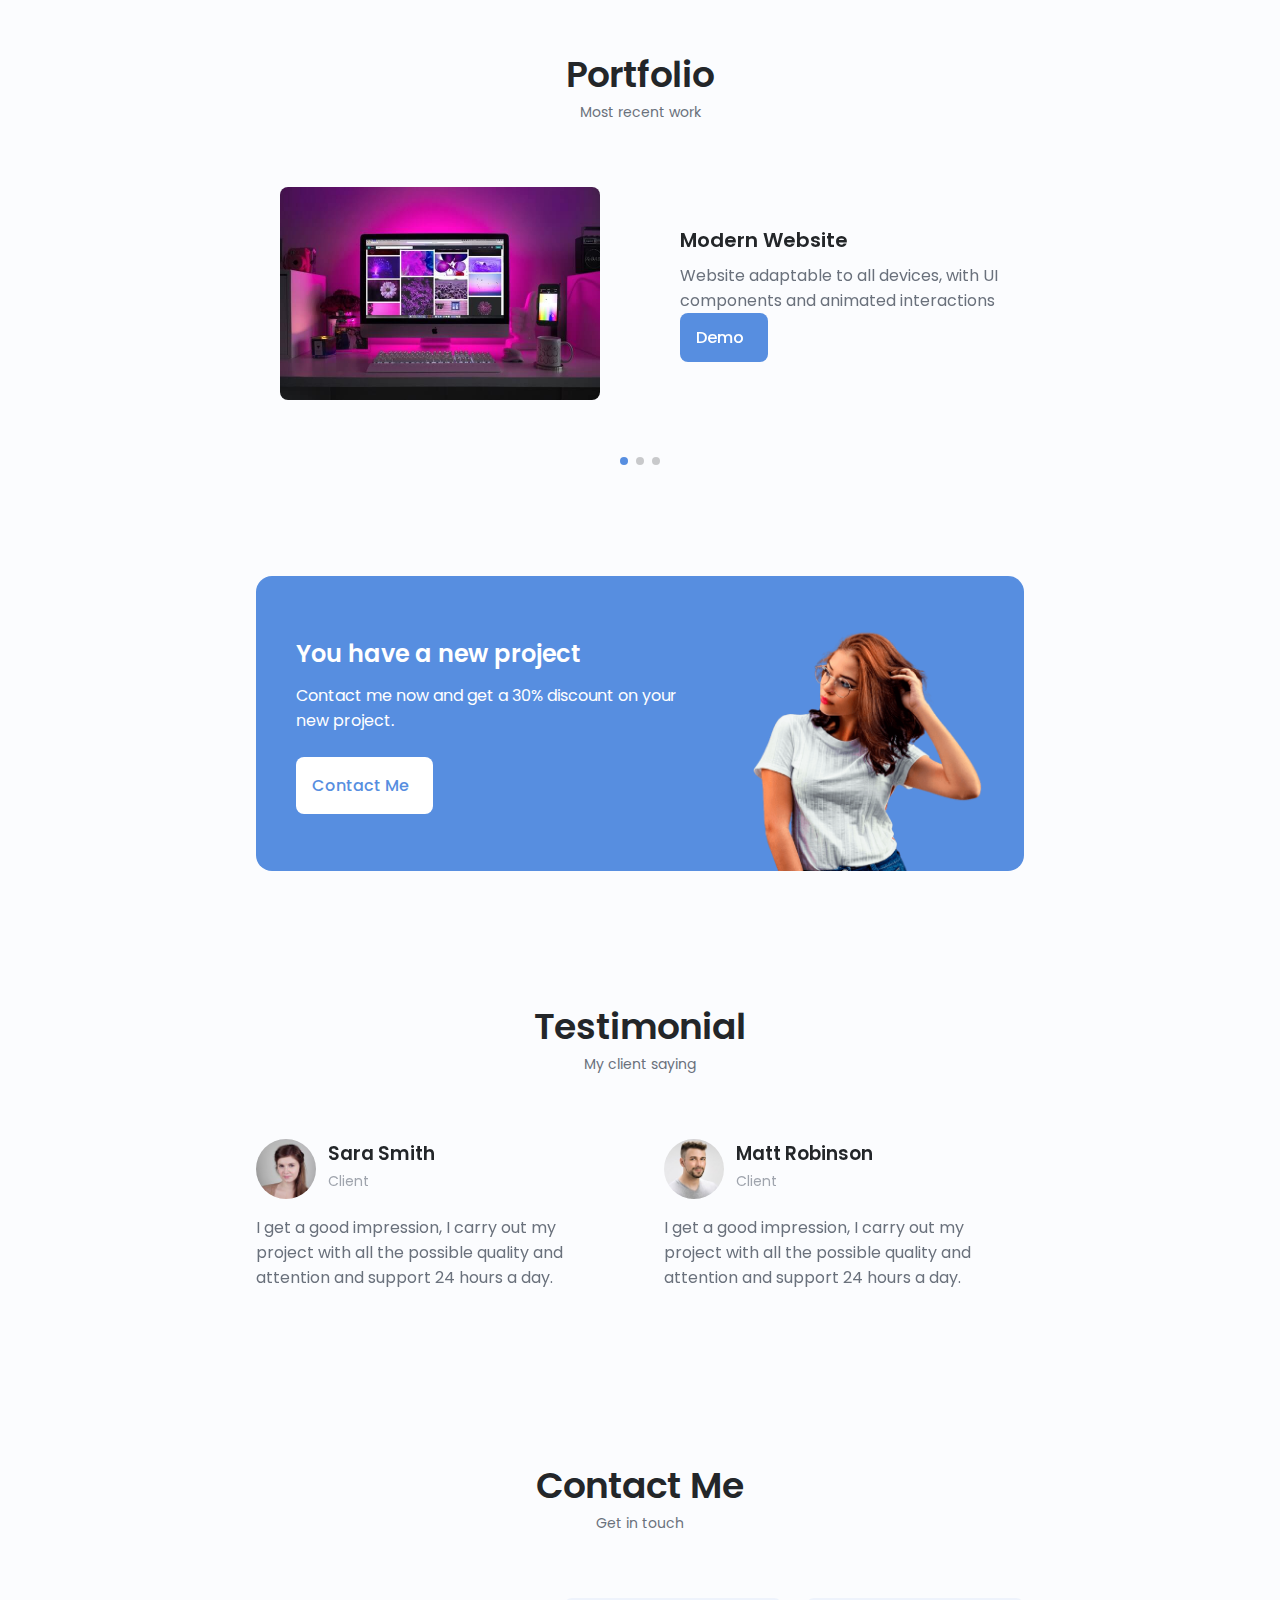
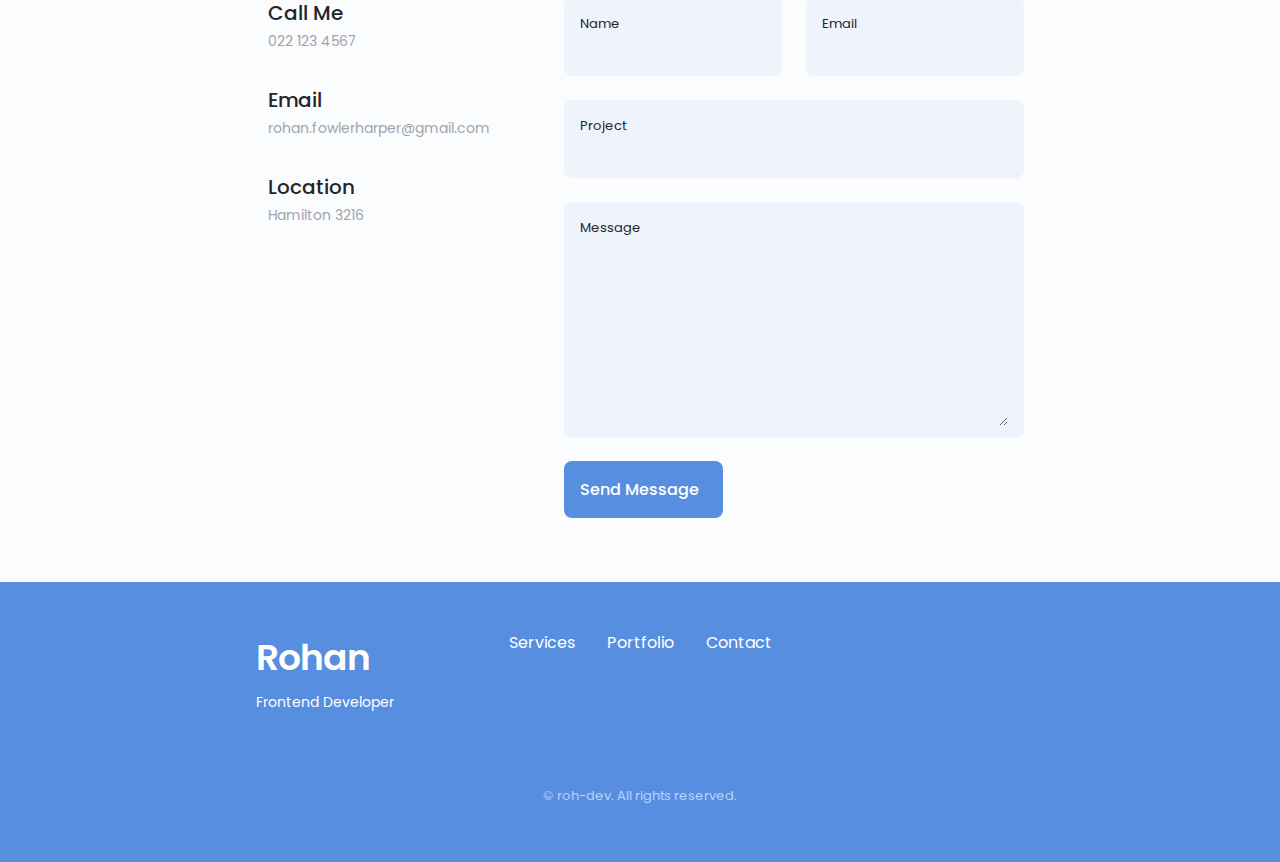
==== commit 582ed876: "Add files via upload" ====
--- a/portfolio-project/index.html
+++ b/portfolio-project/index.html
@@ -13,18 +13,18 @@
         <!--==================== CSS ====================-->
         <link rel="stylesheet" href="assets/css/styles.css">
 
-        <title>Responsive Portfolio Website</title>
+        <title>roh-dev.portf</title>
     </head>
     <body>
         <!--==================== HEADER ====================-->
         <header class="header" id="header">
             <nav class="nav container">
-                <a href="#" class="nav__logo">Alexa</a>
+                <a href="#" class="nav__logo">Rohan</a>
 
                 <div class="nav__menu" id="nav-menu">
                     <ul class="nav__list grid">
                         <li class="nav__item">
-                            <a href="#home" class="nav__link">
+                            <a href="#home" class="nav__link active-link">
                                 <i class="uil uil-estate nav__icon"></i> Home
                             </a>
                         </li>
@@ -57,8 +57,12 @@
                     <i class="uil uil-times nav__close" id="nav-close"></i>
                 </div>
 
-                <div class="nav__toggle" id="nav-toggle">
-                    <i class="uil uil-apps"></i>
+                <div class="nav__btns">
+                    <!-- Theme Change Button -->
+                    <i class="uil uil-moon change-theme" id="theme-button"></i>
+                    <div class="nav__toggle" id="nav-toggle">
+                        <i class="uil uil-apps"></i>
+                    </div>
                 </div>
             </nav>
         </header>
@@ -95,7 +99,7 @@
                                     129.362C2.45775 97.8511 -7.48481 59.1033 6.67581 34.5279C20.9871 10.1032 59.7028 
                                     -0.149132 97.9666 0.00163737C136.23 0.303176 174.193 10.857 190.312 36.4879Z"/>
 
-                                    <image class="home__blob-img" x='12' y='18' href="assets/img/perfil.png"/>
+                                    <image class="home__blob-img" x='20' y='-15' href="assets/img/perfil.png"/>
                                 </g>
                             </svg>
                         </div>
@@ -163,152 +167,151 @@
                 <span class="section__subtitle">My technical level</span>
 
                 <div class="skills__container container grid">
-                    <div>
-                        <!--==================== SKILLS 1 ====================-->
-                        <div class="skills__content skills__open">
-                            <div class="skills__header">
-                                <i class="uil uil-brackets-curly skills__icon"></i>
-
-                                <div>
-                                    <h1 class="skills__title">Frontend developer</h1>
-                                    <span class="skills__subtitle">More than 4 years</span>
-                                </div>
-
-                                <i class="uil uil-angle-down skills__arrow"></i>
-                            </div>
-
-                            <div class="skills__list grid">
-                                <div class="skills__data">
-                                    <div class="skills__titles">
-                                        <h3 class="skills__name">HTML</h3>
-                                        <span class="skills__number">90%</span>
-                                    </div>
-                                    <div class="skills__bar">
-                                        <span class="skills__percentage skills__html"></span>
-                                    </div>
-                                </div>
-                                <div class="skills__data">
-                                    <div class="skills__titles">
-                                        <h3 class="skills__name">CSS</h3>
-                                        <span class="skills__number">80%</span>
-                                    </div>
-                                    <div class="skills__bar">
-                                        <span class="skills__percentage skills__css"></span>
-                                    </div>
-                                </div>
-                                <div class="skills__data">
-                                    <div class="skills__titles">
-                                        <h3 class="skills__name">JavaScript</h3>
-                                        <span class="skills__number">60%</span>
-                                    </div>
-                                    <div class="skills__bar">
-                                        <span class="skills__percentage skills__js"></span>
-                                    </div>
-                                </div>
-                                <div class="skills__data">
-                                    <div class="skills__titles">
-                                        <h3 class="skills__name">React</h3>
-                                        <span class="skills__number">85%</span>
-                                    </div>
-                                    <div class="skills__bar">
-                                        <span class="skills__percentage skills__react"></span>
-                                    </div>
-                                </div>
-                            </div>
-                        </div>
-                        <!--==================== SKILLS 2 ====================-->
-                        <div class="skills__content skills__close">
-                            <div class="skills__header">
-                                <i class="uil uil-server-network skills__icon"></i>
-
-                                <div>
-                                    <h1 class="skills__title">Backend developer</h1>
-                                    <span class="skills__subtitle">More than 2 years</span>
-                                </div>
-
-                                <i class="uil uil-angle-down skills__arrow"></i>
-                            </div>
-
-                            <div class="skills__list grid">
-                                <div class="skills__data">
-                                    <div class="skills__titles">
-                                        <h3 class="skills__name">PHP</h3>
-                                        <span class="skills__number">20%</span>
-                                    </div>
-                                    <div class="skills__bar">
-                                        <span class="skills__percentage skills__php"></span>
-                                    </div>
-                                </div>
-                                <div class="skills__data">
-                                    <div class="skills__titles">
-                                        <h3 class="skills__name">Node Js</h3>
-                                        <span class="skills__number">10%</span>
-                                    </div>
-                                    <div class="skills__bar">
-                                        <span class="skills__percentage skills__node"></span>
-                                    </div>
-                                </div>
-                                <div class="skills__data">
-                                    <div class="skills__titles">
-                                        <h3 class="skills__name">Firebase</h3>
-                                        <span class="skills__number">60%</span>
-                                    </div>
-                                    <div class="skills__bar">
-                                        <span class="skills__percentage skills__firebase"></span>
-                                    </div>
-                                </div>
-                                <div class="skills__data">
-                                    <div class="skills__titles">
-                                        <h3 class="skills__name">Python</h3>
-                                        <span class="skills__number">60%</span>
-                                    </div>
-                                    <div class="skills__bar">
-                                        <span class="skills__percentage skills__python"></span>
-                                    </div>
-                                </div>
-                            </div>
-                        </div>
-
-                        <!--==================== SKILLS 3 ====================-->
-                        <div class="skills__content skills__close">
-                            <div class="skills__header">
-                                <i class="uil uil-swatchbook skills__icon"></i>
-
-                                <div>
-                                    <h1 class="skills__title">Designer</h1>
-                                    <span class="skills__subtitle">More than 2 years</span>
-                                </div>
-
-                                <i class="uil uil-angle-down skills__arrow"></i>
-                            </div>
-
-                            <div class="skills__list grid">
-                                <div class="skills__data">
-                                    <div class="skills__titles">
-                                        <h3 class="skills__name">Figma</h3>
-                                        <span class="skills__number">20%</span>
-                                    </div>
-                                    <div class="skills__bar">
-                                        <span class="skills__percentage skills__figma"></span>
-                                    </div>
-                                </div>
-                                <div class="skills__data">
-                                    <div class="skills__titles">
-                                        <h3 class="skills__name">Sketch</h3>
-                                        <span class="skills__number">5%</span>
-                                    </div>
-                                    <div class="skills__bar">
-                                        <span class="skills__percentage skills__sketch"></span>
-                                    </div>
-                                </div>
-                                <div class="skills__data">
-                                    <div class="skills__titles">
-                                        <h3 class="skills__name">Photoshop</h3>
-                                        <span class="skills__number">7%</span>
-                                    </div>
-                                    <div class="skills__bar">
-                                        <span class="skills__percentage skills__photoshop"></span>
-                                    </div>
+                    <!--==================== SKILLS 1 ====================-->
+                    <div class="skills__content skills__open">
+                        <div class="skills__header">
+                            <i class="uil uil-brackets-curly skills__icon"></i>
+
+                            <div>
+                                <h1 class="skills__title">Frontend developer</h1>
+                                <span class="skills__subtitle">More than 4 years</span>
+                            </div>
+
+                            <i class="uil uil-angle-down skills__arrow"></i>
+                        </div>
+
+                        <div class="skills__list grid">
+                            <div class="skills__data">
+                                <div class="skills__titles">
+                                    <h3 class="skills__name">HTML</h3>
+                                    <span class="skills__number">90%</span>
+                                </div>
+                                <div class="skills__bar">
+                                    <span class="skills__percentage skills__html"></span>
+                                </div>
+                            </div>
+                            <div class="skills__data">
+                                <div class="skills__titles">
+                                    <h3 class="skills__name">CSS</h3>
+                                    <span class="skills__number">80%</span>
+                                </div>
+                                <div class="skills__bar">
+                                    <span class="skills__percentage skills__css"></span>
+                                </div>
+                            </div>
+                            <div class="skills__data">
+                                <div class="skills__titles">
+                                    <h3 class="skills__name">JavaScript</h3>
+                                    <span class="skills__number">60%</span>
+                                </div>
+                                <div class="skills__bar">
+                                    <span class="skills__percentage skills__js"></span>
+                                </div>
+                            </div>
+                            <div class="skills__data">
+                                <div class="skills__titles">
+                                    <h3 class="skills__name">React</h3>
+                                    <span class="skills__number">85%</span>
+                                </div>
+                                <div class="skills__bar">
+                                    <span class="skills__percentage skills__react"></span>
+                                </div>
+                            </div>
+                        </div>
+                    </div>
+
+                    <!--==================== SKILLS 2 ====================-->
+                    <div class="skills__content skills__close">
+                        <div class="skills__header">
+                            <i class="uil uil-server-network skills__icon"></i>
+
+                            <div>
+                                <h1 class="skills__title">Backend developer</h1>
+                                <span class="skills__subtitle">More than 2 years</span>
+                            </div>
+
+                            <i class="uil uil-angle-down skills__arrow"></i>
+                        </div>
+
+                        <div class="skills__list grid">
+                            <div class="skills__data">
+                                <div class="skills__titles">
+                                    <h3 class="skills__name">PHP</h3>
+                                    <span class="skills__number">20%</span>
+                                </div>
+                                <div class="skills__bar">
+                                    <span class="skills__percentage skills__php"></span>
+                                </div>
+                            </div>
+                            <div class="skills__data">
+                                <div class="skills__titles">
+                                    <h3 class="skills__name">Node Js</h3>
+                                    <span class="skills__number">10%</span>
+                                </div>
+                                <div class="skills__bar">
+                                    <span class="skills__percentage skills__node"></span>
+                                </div>
+                            </div>
+                            <div class="skills__data">
+                                <div class="skills__titles">
+                                    <h3 class="skills__name">Firebase</h3>
+                                    <span class="skills__number">60%</span>
+                                </div>
+                                <div class="skills__bar">
+                                    <span class="skills__percentage skills__firebase"></span>
+                                </div>
+                            </div>
+                            <div class="skills__data">
+                                <div class="skills__titles">
+                                    <h3 class="skills__name">Python</h3>
+                                    <span class="skills__number">60%</span>
+                                </div>
+                                <div class="skills__bar">
+                                    <span class="skills__percentage skills__python"></span>
+                                </div>
+                            </div>
+                        </div>
+                    </div>
+
+                    <!--==================== SKILLS 3 ====================-->
+                    <div class="skills__content skills__close">
+                        <div class="skills__header">
+                            <i class="uil uil-swatchbook skills__icon"></i>
+
+                            <div>
+                                <h1 class="skills__title">Designer</h1>
+                                <span class="skills__subtitle">More than 2 years</span>
+                            </div>
+
+                            <i class="uil uil-angle-down skills__arrow"></i>
+                        </div>
+
+                        <div class="skills__list grid">
+                            <div class="skills__data">
+                                <div class="skills__titles">
+                                    <h3 class="skills__name">Figma</h3>
+                                    <span class="skills__number">20%</span>
+                                </div>
+                                <div class="skills__bar">
+                                    <span class="skills__percentage skills__figma"></span>
+                                </div>
+                            </div>
+                            <div class="skills__data">
+                                <div class="skills__titles">
+                                    <h3 class="skills__name">Sketch</h3>
+                                    <span class="skills__number">5%</span>
+                                </div>
+                                <div class="skills__bar">
+                                    <span class="skills__percentage skills__sketch"></span>
+                                </div>
+                            </div>
+                            <div class="skills__data">
+                                <div class="skills__titles">
+                                    <h3 class="skills__name">Photoshop</h3>
+                                    <span class="skills__number">7%</span>
+                                </div>
+                                <div class="skills__bar">
+                                    <span class="skills__percentage skills__photoshop"></span>
                                 </div>
                             </div>
                         </div>
@@ -658,28 +661,217 @@
 
             <!--==================== PROJECT IN MIND ====================-->
             <section class="project section">
-
+                    <div class="project__bg">
+                        <div class="project__container container grid">
+                            <div class="project__data">
+                                <h2 class="project__title">You have a new project</h2>
+                                <p class="project__description">Contact me now and get a 30% discount on your new project.</p>
+                                <a href="#contact" class="button button--flex button--white">
+                                    Contact Me
+                                    <i class="uil uil-message project__icon button__icon"></i>
+                                </a>
+                            </div>
+
+                            <img src="assets/img/project.png" alt="" class="project__img">
+                        </div>
+                    </div>
             </section>
 
             <!--==================== TESTIMONIAL ====================-->
             <section class="testimonial section">
-                
+                <h2 class="section__title">Testimonial</h2>
+                <span class="section__subtitle">My client saying</span>
+
+                <div class="testimonial__container container swiper-container">
+                    <div class="swiper-wrapper">
+                        <!--==================== TESTIMONIAL 1 ====================-->
+                        <div class="testimonial__content swiper-slide">
+                            <div class="testimonial__data">
+                                <div class="testimonial__header">
+                                    <img src="assets/img/testimonial1.jpg" alt="" class="testimonial__img">
+
+                                    <div>
+                                        <h3 class="testimonial__name">Sara Smith</h3>
+                                        <span class="testimonial__client">Client</span>
+                                    </div>
+                                </div>
+
+                                <div>
+                                    <i class="uil uil-star testimonial__icon-star"></i>
+                                    <i class="uil uil-star testimonial__icon-star"></i>
+                                    <i class="uil uil-star testimonial__icon-star"></i>
+                                    <i class="uil uil-star testimonial__icon-star"></i>
+                                    <i class="uil uil-star testimonial__icon-star"></i>
+                                </div>
+                            </div>
+
+                            <p class="testimonial__description">I get a good impression, I carry out my project with all the possible quality and attention and support 24 hours a day.</p>
+
+                        </div>
+
+                        <!--==================== TESTIMONIAL 2 ====================-->
+                        <div class="testimonial__content swiper-slide">
+                            <div class="testimonial__data">
+                                <div class="testimonial__header">
+                                    <img src="assets/img/testimonial2.jpg" alt="" class="testimonial__img">
+
+                                    <div>
+                                        <h3 class="testimonial__name">Matt Robinson</h3>
+                                        <span class="testimonial__client">Client</span>
+                                    </div>
+                                </div>
+
+                                <div>
+                                    <i class="uil uil-star testimonial__icon-star"></i>
+                                    <i class="uil uil-star testimonial__icon-star"></i>
+                                    <i class="uil uil-star testimonial__icon-star"></i>
+                                    <i class="uil uil-star testimonial__icon-star"></i>
+                                    <i class="uil uil-star testimonial__icon-star"></i>
+                                </div>
+                            </div>
+
+                            <p class="testimonial__description">I get a good impression, I carry out my project with all the possible quality and attention and support 24 hours a day.</p>
+                            
+                        </div>
+
+                        <!--==================== TESTIMONIAL 3 ====================-->
+                        <div class="testimonial__content swiper-slide">
+                            <div class="testimonial__data">
+                                <div class="testimonial__header">
+                                    <img src="assets/img/testimonial3.jpg" alt="" class="testimonial__img">
+
+                                    <div>
+                                        <h3 class="testimonial__name">Raul Harris</h3>
+                                        <span class="testimonial__client">Client</span>
+                                    </div>
+                                </div>
+
+                                <div>
+                                    <i class="uil uil-star testimonial__icon-star"></i>
+                                    <i class="uil uil-star testimonial__icon-star"></i>
+                                    <i class="uil uil-star testimonial__icon-star"></i>
+                                    <i class="uil uil-star testimonial__icon-star"></i>
+                                    <i class="uil uil-star testimonial__icon-star"></i>
+                                </div>
+                            </div>
+
+                            <p class="testimonial__description">I get a good impression, I carry out my project with all the possible quality and attention and support 24 hours a day.</p>
+                            
+                        </div>
+                    </div>
+
+                    <div class="swiper-pagination swiper-pagination-testimonial"></div>
+                </div>
             </section>
 
             <!--==================== CONTACT ME ====================-->
             <section class="contact section" id="contact">
-
+                <h2 class="section__title">Contact Me</h2>
+                <span class="section__subtitle">Get in touch</span>
+
+                <div class="contact__container container grid">
+                    <div>
+                        <div class="contact__information">
+                            <i class="uil uil-phone contact__icon"></i>
+                            <div>
+                                <h3 class="contact__title">Call Me</h3>
+                                <span class="contact__subtitle">022 123 4567</span>
+                            </div>
+                        </div>
+
+                        <div class="contact__information">
+                            <i class="uil uil-envelope contact__icon"></i>
+                            <div>
+                                <h3 class="contact__title">Email</h3>
+                                <span class="contact__subtitle">rohan.fowlerharper@gmail.com</span>
+                            </div>
+                        </div>
+
+                        <div class="contact__information">
+                            <i class="uil uil-map-marker contact__icon"></i>
+                            <div>
+                                <h3 class="contact__title">Location</h3>
+                                <span class="contact__subtitle">Hamilton 3216</span>
+                            </div>
+                        </div>
+                    </div>
+
+                    <form action="" class="contact__form grid">
+                        <div class="contact__inputs grid">
+                            <div class="contact__content">
+                                <label for="" class="contact__label">Name</label>
+                                <input type="text" class="contact__input">
+                            </div>
+
+                            <div class="contact__content">
+                                <label for="" class="contact__label">Email</label>
+                                <input type="email" class="contact__input">
+                            </div>
+                        </div>
+                        <div class="contact__content">
+                            <label for="" class="contact__label">Project</label>
+                            <input type="text" class="contact__input">
+                        </div>
+
+                        <div class="contact__content">
+                            <label for="" class="contact__label">Message</label>
+                            <textarea name="" id="" cols="0" rows="7" class="contact__input"></textarea>
+                        </div>
+
+                        <div>
+                            <a href="#" class="button button--flex">
+                                Send Message
+                                <i class="uil uil-message button__icon"></i>
+                            </a>
+                        </div>
+                    </form>
+                </div>
             </section>
         </main>
 
         <!--==================== FOOTER ====================-->
         <footer class="footer">
-
-            
+            <div class="footer__bg">
+                <div class="footer__container container grid">
+                    <div>
+                        <h1 class="footer__title">Rohan</h1>
+                        <span class="footer__subtitle">Frontend Developer</span>
+
+                    </div>
+
+                    <ul class="footer__links">
+                        <li>
+                            <a href="#services" class="footer__link">Services</a>
+                        </li>
+                        <li>
+                            <a href="#portfolio" class="footer__link">Portfolio</a>
+                        </li>
+                        <li>
+                            <a href="#contact" class="footer__link">Contact</a>
+                        </li>
+                    </ul>
+
+                    <div class="footer__socials">
+                        <a href="https://www.facebook.com/rohan.fowler.harper" target="_blank" class="footer__social">
+                            <i class="uil uil-facebook-f"></i>
+                        </a>
+                        <a href="https://www.instagram.com/rohan.fowlerharper/" target="_blank" class="footer__social">
+                            <i class="uil uil-instagram"></i>
+                        </a>
+                        <a href="https://www.linkedin.com/in/rohan-fowler-harper/" target="_blank" class="footer__social">
+                            <i class="uil uil-linkedin-alt"></i>
+                        </a>
+                    </div>
+                </div>
+
+                <p class="footer__copy">&#169; roh-dev. All rights reserved.</p>
+            </div>
         </footer>
         
         <!--==================== SCROLL TOP ====================-->
-        
+        <a href="#" class="scrollup" id="scroll-up">
+            <i class="uil uil-arrow-up scrollup__icon"></i>
+        </a>
 
         <!--==================== SWIPER JS ====================-->
         <script src="assets/js/swiper-bundle.min.js"></script>
--- a/portfolio-project/assets/css/styles.css
+++ b/portfolio-project/assets/css/styles.css
@@ -7,7 +7,7 @@
 
     /*========== Colors ==========*/
     /* Change favorite color */
-    --hue-color: 250; /*Purple 250 - Green 142 - Blue 230 - Pink 340*/
+    --hue-color: 216; /*Purple 250 - Green 142 - Blue 230 - Pink 340*/
 
     /* HSL color mode */
     --first-color: hsl(var(--hue-color), 69%, 61%);
@@ -20,6 +20,8 @@
     --input-color: hsl(var(--hue-color), 70%, 96%);
     --body-color: hsl(var(--hue-color), 60%, 99%);
     --container-color: #FFF;
+    --scroll-bar-color: hsl(var(--hue-color), 12%, 90%);
+    --scroll-thumb-color: hsl(var(--hue-color), 12%, 80%);
 
     /*========== Font and typography ==========*/
     --body-font: 'Poppins', sans-serif;
@@ -68,11 +70,36 @@
 }
 
 /*========== Variables Dark theme ==========*/
-
+body.dark-theme {
+    /* HSL color mode */
+
+    --first-color-second: hsl(var(--hue-color), 30%, 8%);
+    --title-color: hsl(var(--hue-color), 8%, 95%);
+    --text-color: hsl(var(--hue-color), 8%, 75%);
+    --input-color: hsl(var(--hue-color), 29%, 16%);
+    --body-color: hsl(var(--hue-color), 28%, 12%);
+    --container-color: hsl(var(--hue-color), 29%, 16%);
+    --scroll-bar-color: hsl(var(--hue-color), 12%, 48%);
+    --scroll-thumb-color: hsl(var(--hue-color), 12%, 36%);
+}
 
 /*========== Button Dark/Light ==========*/
-
-
+.nav__btns {
+    display:flex;
+    align-items: center;
+}
+
+.change-theme {
+    font-size: 1.25rem;
+    color: var(--title-color);
+    margin-right: var(--mb-1);
+    cursor: pointer;
+}
+
+.change-theme:hover {
+    color: var(--first-color);
+
+}
 /*==================== BASE ====================*/
 * {
     box-sizing: border-box;
@@ -239,10 +266,14 @@
 
 
 /* Active link */
-
+.active-link {
+    color: var(--first-color);
+}
 
 /* Change background header */
-
+.scroll-header {
+    box-shadow: 0 -1px 4px rgba(0, 0, 0, 0.15);
+}
 
 /*==================== HOME ====================*/
 .home__container {
@@ -276,7 +307,7 @@
 }
 
 .home__blob-img {
-    width: 170px;
+    width: 210px;
 }
 
 .home__data {
@@ -344,6 +375,15 @@
     font-size: 1.25rem;
     margin-left: var(--mb-0-5);
     transition: 0.3s;
+}
+
+.button--white {
+    background-color: #FFF;
+    color: var(--first-color);
+}
+
+.button--white:hover {
+    background-color: #FFF;
 }
 
 .button--flex {
@@ -766,31 +806,513 @@
 
 
 /*==================== PROJECT IN MIND ====================*/
-
+.project {
+    text-align: center;
+}
+
+.project__bg {
+    background-color: var(--first-color-second);
+    padding-top: 3rem;
+}
+
+.project__title {
+    font-size: var(--h2-font-size);
+    margin-bottom: var(--mb-0-75);
+}
+
+.project__description {
+    margin-bottom: var(--mb-1-5);
+}
+
+.project__title, .project__description {
+    color: #FFF;
+}
+
+.project__img {
+    width: 232px;
+    justify-self: center;
+}
 
 /*==================== TESTIMONIAL ====================*/
-
+.testimonial__data,
+.testimonial__header {
+    display: flex;
+}
+
+.testimonial__data {
+    justify-content: space-between;
+    margin-bottom: var(--mb-1);
+}
+
+.testimonial__img {
+    width: 60px;
+    height: 60px;
+    border-radius: 50%;
+    margin-right: var(--mb-0-75);
+}
+
+.testiomnial__name {
+    font-size: var(--h3-font-size);
+    font-weight: var(--font-medium);
+}
+
+.testimonial__client {
+    font-size: var(--small-font-size);
+    color: var(--text-color-light);
+}
+
+.testimonial__description {
+    margin-bottom: var(--mb-2-5);
+}
+
+.testimonial__icon-star {
+    color: var(--first-color);
+}
+
+.swiper-container .swiper-pagination-testimonial {
+    bottom: 0;
+}
 
 /*==================== CONTACT ME ====================*/
-
+.contact__container {
+    row-gap: 3rem;
+}
+
+.contact__information {
+    display: flex;
+    margin-bottom: var(--mb-2);
+}
+
+.contact__icon {
+    font-size: 2rem;
+    color: var(--first-color);
+    margin-right: var(--mb-0-75);
+}
+
+.contact__title {
+    font-size: var(--h3-font-size);
+    font-weight: var(--font-medium);
+}
+
+.contact__subtitle {
+    font-size: var(--small-font-size);
+    color: var(--text-color-light);
+}
+
+.contact__content {
+    background-color: var(--input-color);
+    border-radius: 0.5rem;
+    padding: 0.75rem 1rem 0.25rem;
+}
+
+.contact__label {
+    font-size: var(--smaller-font-size);
+    color: var(--title-color);
+}
+
+.contact__input {
+    width: 100%;
+    background-color: var(--input-color);
+    color: var(--text-color);
+    font-family: var(--body-font);
+    font-size: var(--normal-font-size);
+    border: none;
+    outline: none;
+    padding: 0.25rem .5rem 0.5rem 0;
+}
 
 /*==================== FOOTER ====================*/
-
+.footer {
+    padding-top: 2rem;
+}
+
+.footer__container {
+    row-gap: 3.5rem;
+}
+
+.footer__bg {
+    background-color: var(--first-color-second);
+    padding: 2rem 0 3rem;
+}
+
+.footer__title {
+    font-size: var(--h1-font-size);
+    margin-bottom: var(--mb-0-25);
+}
+
+.footer__subtitle {
+    font-size: var(--small-font-size);
+}
+
+.footer__links {
+    display: flex;
+    flex-direction: column;
+    row-gap: 1.5rem;
+}
+
+.footer__link:hover {
+    color: var(--first-color-lighter);
+}
+
+.footer__social {
+    font-size: 1.25rem;
+    margin-right: var(--mb-1-5);
+}
+
+.footer__social:hover {
+    color: var(--first-color-lighter);
+}
+
+.footer__copy {
+    font-size: var(--smaller-font-size);
+    text-align: center;
+    color: var(--first-color-lighter);
+    margin-top: var(--mb-3);
+}
+
+.footer__title,
+.footer__subtitle,
+.footer__link,
+.footer__social {
+    color: #FFF;
+}
 
 /*========== SCROLL UP ==========*/
-
+.scrollup {
+    position: fixed;
+    right: 1rem;
+    bottom: -20%;
+    background-color: var(--first-color);
+    opacity: 0.8;
+    padding: 0 .3rem;
+    border-radius: 0.4rem;
+    z-index: var(--z-tooltip);
+    transition: 0.4s;
+}
+
+.scrollup:hover {
+    background-color: var(--first-color-alt);
+}
+
+.scrollup__icon {
+    font-size: 1.5rem;
+    color: #FFF;
+}
 
 /* Show scroll */
-
+.show-scroll {
+    bottom: 5rem;
+}
 
 /*========== SCROLL BAR ==========*/
-
+::-webkit-scrollbar {
+    width: 0.60rem;
+    background-color: var(--scroll-bar-color);
+    border-radius: .5rem;
+}
+
+::-webkit-scrollbar-thumb {
+    background-color: var(--scroll-thumb-color);
+    border-radius: .5rem;
+}
+
+::-webkit-scrollbar-thum:hover {
+    background-color: var(--text-color-light);
+}
 
 /*==================== MEDIA QUERIES ====================*/
 /* For small devices */
-
+@media screen and (max-width: 350px) {
+    .container {
+        margin-left: var(--mb-1);
+        margin-right: var(--mb-1);
+    }
+
+    .nav__menu {
+        padding: 2rem .25rem 4rem;
+    }
+
+    .nav__list {
+        column-gap: 0;
+    }
+
+    .home__content {
+        grid-template-columns: .25fr 3fr;
+    }
+
+    .home__blob {
+        width: 180px;
+    }
+
+    .skills__title {
+        font-size: var(--normal-font-size);
+    }
+
+    .qualification__data {
+        gap: .5rem;
+    }
+
+    .services__container {
+        grid-template-columns: max-content;
+        justify-content: center;
+    }
+
+    .services__content {
+        padding-right: 3.5rem;
+    }
+
+    .services__modal {
+        padding: 0 0.5rem;
+    }
+
+    .project__img {
+        width: 200px;
+    }
+
+    .testimonial__data,
+    .testimonial__header{
+        flex-direction: column;
+        align-items: center;
+    }
+
+    .testimonial__img {
+        margin-right: 0;
+        margin-bottom: var(--mb-0-25);
+    }
+
+    .testimonial__data,
+    .testimonial__description {
+        text-align: center;
+    }
+}
 
 /* For medium devices */
-
-
-/* For large devices */+@media screen and (min-width: 568px) {
+    .home__content {
+        grid-template-columns: max-content 1fr 1fr;
+    }
+
+    .home__data {
+        grid-column: initial;
+    }
+
+    .home__img {
+        order: 1;
+        justify-self: center;
+    }
+
+    .about__container,
+    .skills__container,
+    .portfolio__content,
+    .project__container,
+    .contact__container,
+    .footer__container {
+        grid-template-columns: 1fr 1fr;
+    }
+
+    .qualification__sections {
+        display: grid;
+        grid-template-columns: .6fr;
+        justify-content: center;
+    }
+
+    .qualification__sections {
+        display:grid;
+        grid-template-columns: .6fr;
+        justify-content: center;
+    }
+}
+
+@media screen and (min-width: 768px) {
+    .container{
+        margin-left: auto;
+        margin-right: auto;
+    }
+
+    body {
+        margin: 0
+    }
+
+    .section {
+        padding: 6rem 0 2rem;
+    }
+
+    .section__subtitle {
+        margin-bottom: 4rem;
+    }
+
+    .header {
+        top: 0;
+        bottom: initial;
+    }
+
+    .header,
+    .main,
+    .footer__container {
+        padding: 0 1rem;
+    }
+
+    .nav {
+        height: calc(var(--header-height) + 1.5rem);
+        column-gap: 1rem;
+    }
+    .nav__icon,
+    .nav__close,
+    .nav__toggle {
+        display: none;
+    }
+    .nav__list {
+        display:flex;
+        column-gap: 2rem;
+    }
+    .nav__menu {
+        margin-left: auto;
+    }
+
+    .change-theme {
+        margin: 0;
+    }
+
+    .home__container {
+        row-gap: 5rem;
+    }
+    .home__content {
+        padding-top: 5.5rem;
+        column-gap: 2rem;
+    }
+    .home__blob {
+        width: 270px;
+    }
+    .home__scroll {
+        display: block;
+    }
+    .home__scroll-button {
+        margin-left: 3rem;
+    }
+
+    .about__container {
+        column-gap: 5rem;
+    }
+    .about__img {
+        width: 350px;
+    }
+    .about__description {
+        text-align: initial;
+    }
+    .about__info {
+        justify-content: space-between;
+    }
+    .about__buttons {
+        justify-content: initial;
+    }
+
+    .qualification__tabs {
+        justify-content: center;
+    }
+    .qualification__button {
+        margin: 0 var(--mb-1)
+    }
+    .qualification__sections {
+        grid-template-columns: .5fr;
+    }
+
+    .services__container {
+        grid-template-columns: repeat(3, 218px);
+        justify-content: center;
+    }
+    .services__icon {
+        font-size: 2rem;
+    }
+    .services__content {
+        padding: 6rem 0 2rem 2.5rem;
+    }
+
+    .services__modal-content {
+        width: 450px;
+    }
+
+    .portfolio__img {
+        width: 320px;
+    }
+    .portfolio__content {
+        align-items: center;
+    }
+
+    .project {
+        text-align: initial;
+    }
+    .project__bg {
+        background: none;
+    }
+    .project__container {
+        background-color: var(--first-color-second);
+        border-radius: 1rem;
+        padding: 3rem 2.5rem 0;
+        grid-template-columns: 1fr max-content;
+        column-gap: 3rem;
+    }
+    .project__data {
+        padding-top: 0.8rem;
+    }
+
+    .footer__container {
+        grid-template-columns: repeat(3, 1fr);
+    }
+    .footer__bg {
+        padding: 3rem 0 3.5rem;
+    }
+    .footer__links {
+        flex-direction: row;
+        column-gap: 2rem;
+    }
+    .footer__socials {
+        justify-self: flex-end;
+    }
+    .footer__copy {
+        margin-top: 4.5rem;
+    }
+}
+
+/* For large devices */
+@media screen and (min-width: 1024px) {
+    .header,
+    .main,
+    .footer__container {
+        padding: 0;
+    }
+
+    .home__blob {
+        width: 320px;
+    }
+    .home__social {
+        transform:translateX(-6rem);
+    }
+
+    .services___container {
+        grid-template-columns: repeat(3, 238px);
+    }
+
+    .portfolio__content {
+        column-gap: 5rem;
+    }
+    .swiper-portfolio-icon {
+        font-size: 3.5rem;
+    }
+    .swiper-button-prev {
+        left: -3.5rem;
+    }
+    .swiper-button-next {
+        right: -3.5rem;
+    }
+    .swiper-container-horizontal > .swiper-pagination-bullets {
+        bottom: -4.5rem;
+    }
+
+    .contact__form {
+        width: 460px;
+    }
+    .contact__inputs {
+        grid-template-columns: repeat(2, 1fr);
+    }
+
+}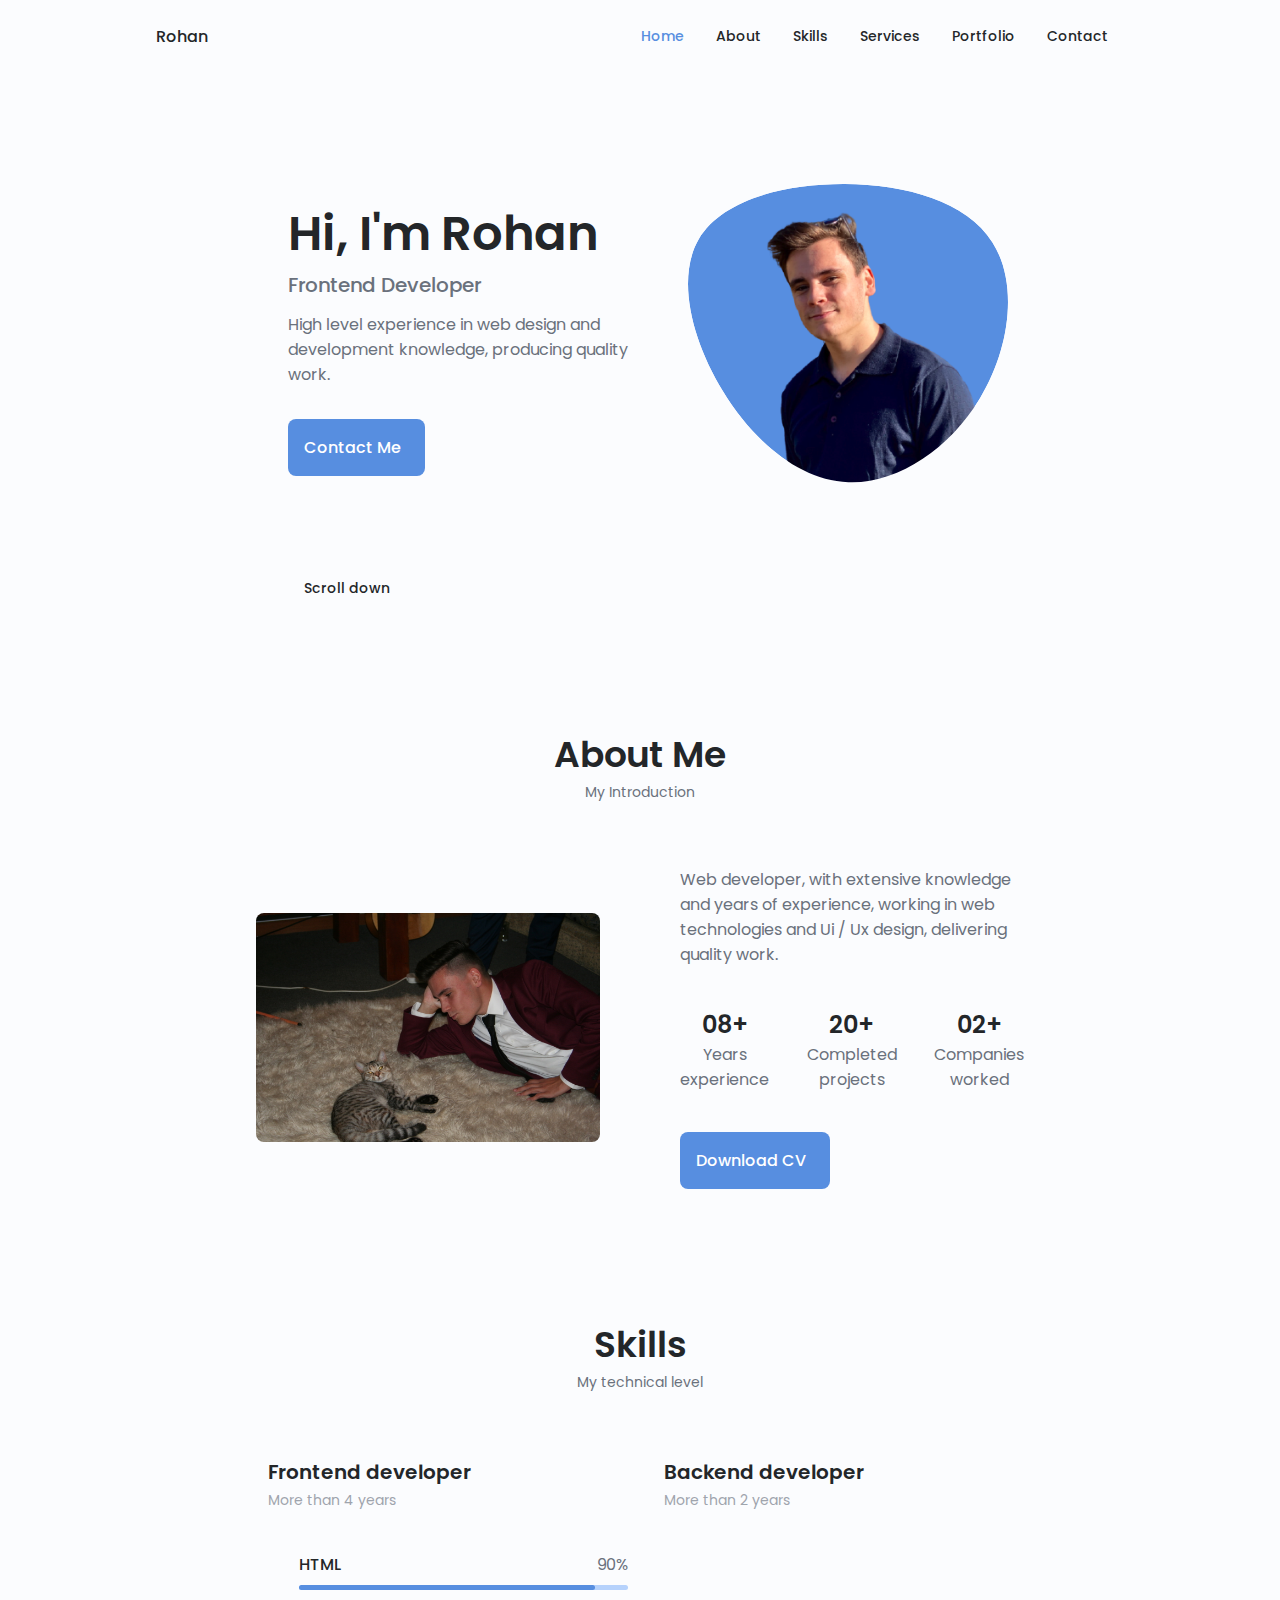
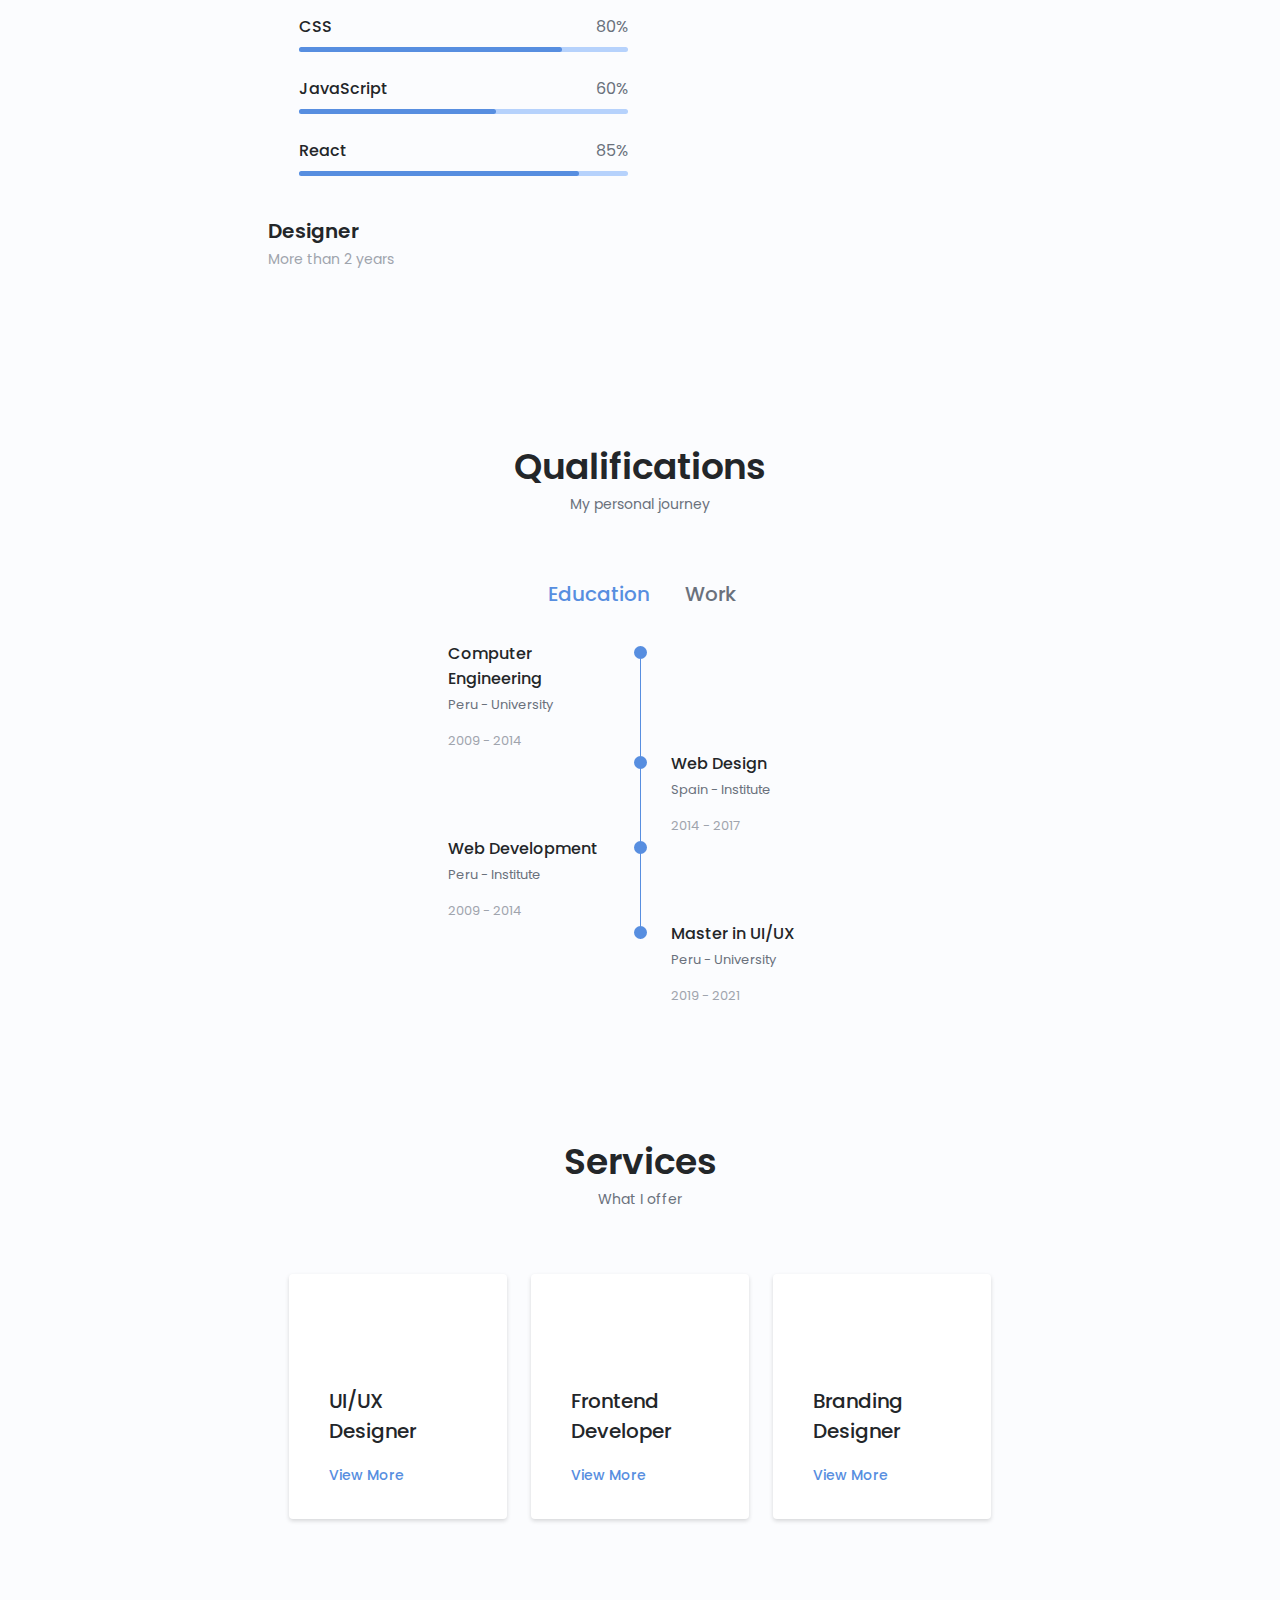
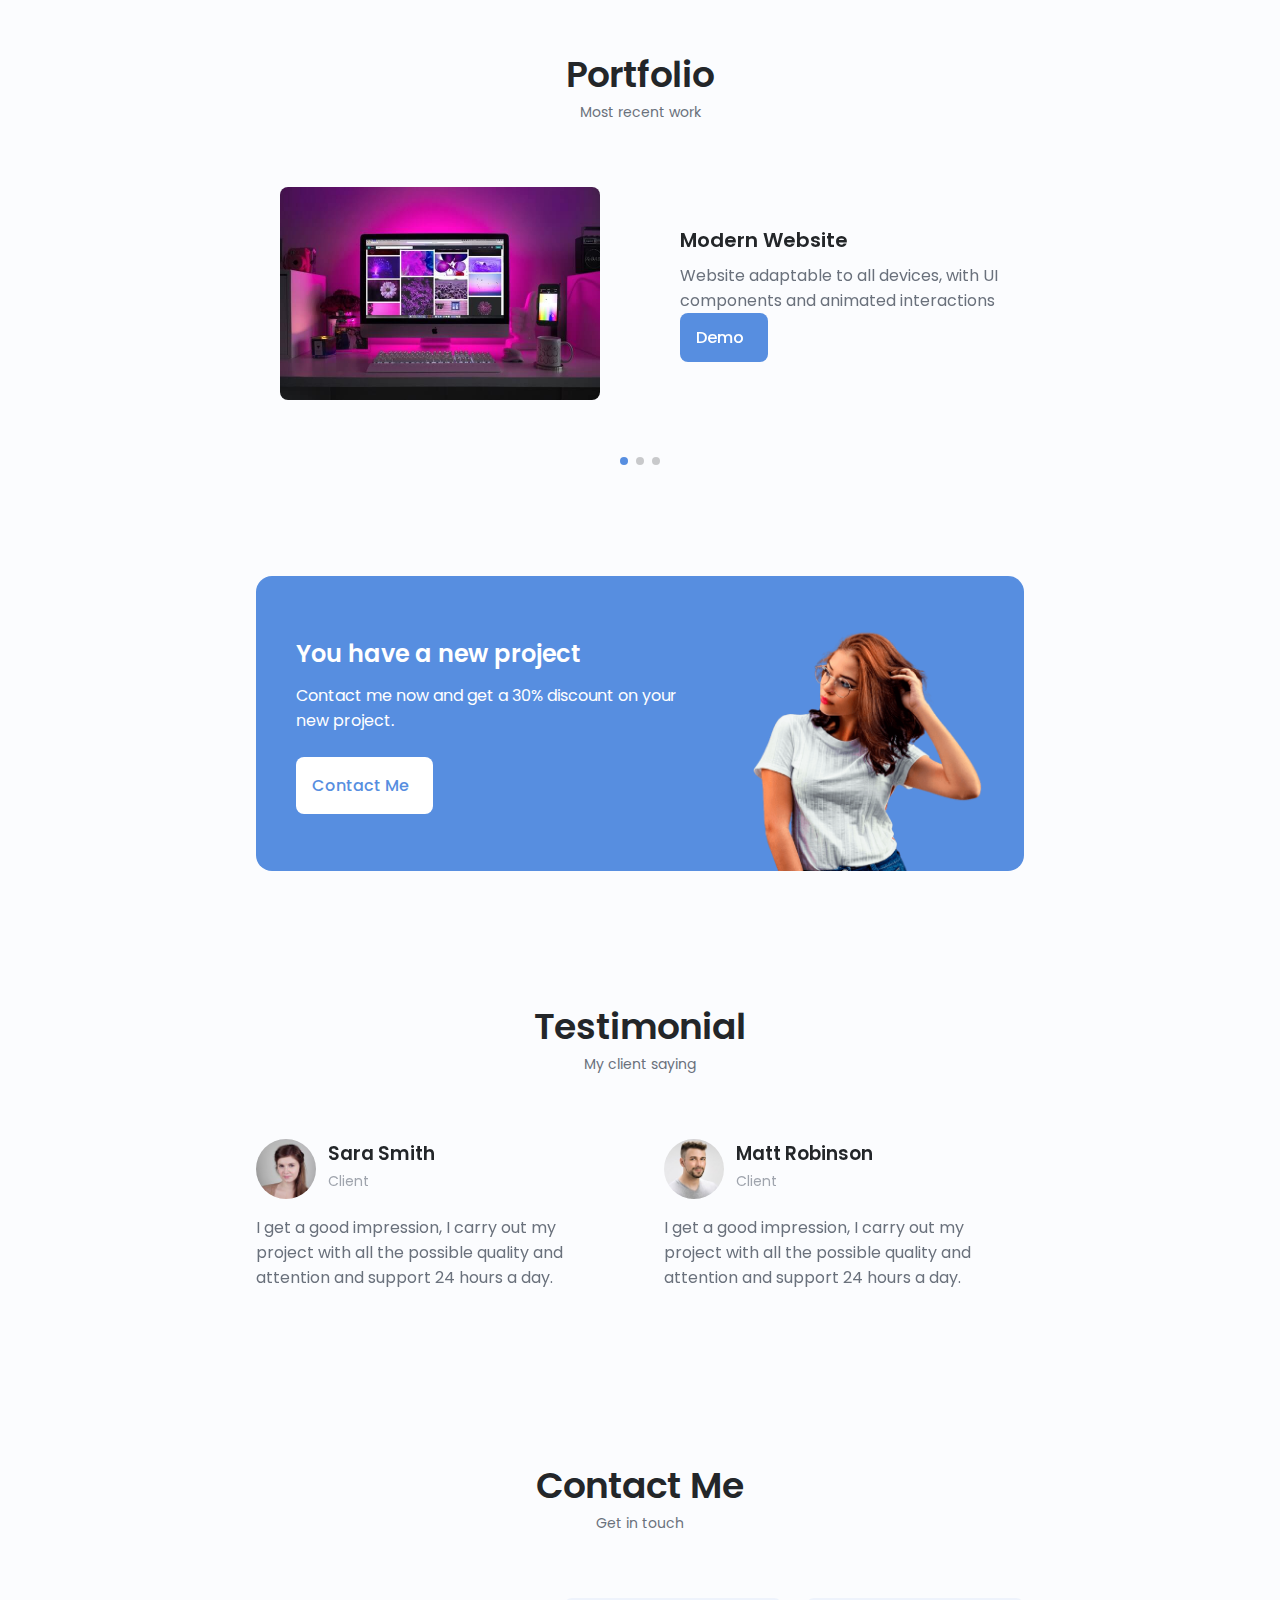
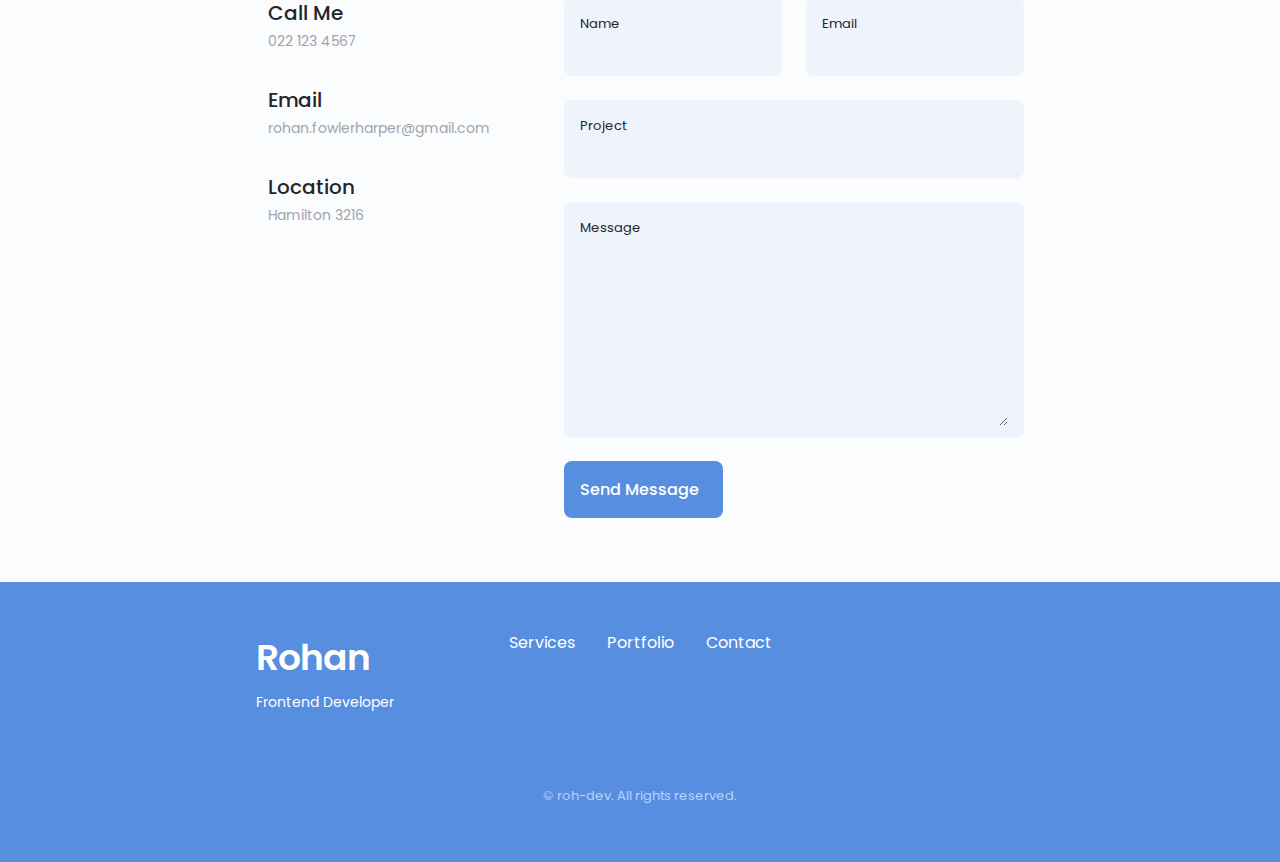
==== commit a8c0d83b: "Upload changes" ====
--- a/portfolio-project/index.html
+++ b/portfolio-project/index.html
@@ -99,7 +99,7 @@
                                     129.362C2.45775 97.8511 -7.48481 59.1033 6.67581 34.5279C20.9871 10.1032 59.7028 
                                     -0.149132 97.9666 0.00163737C136.23 0.303176 174.193 10.857 190.312 36.4879Z"/>
 
-                                    <image class="home__blob-img" x='20' y='-15' href="assets/img/perfil.png"/>
+                                    <image class="home__blob-img" x='10' y='-30' href="assets/img/perfil.png"/>
                                 </g>
                             </svg>
                         </div>
--- a/portfolio-project/assets/css/styles.css
+++ b/portfolio-project/assets/css/styles.css
@@ -307,7 +307,7 @@
 }
 
 .home__blob-img {
-    width: 210px;
+    width: 230px;
 }
 
 .home__data {
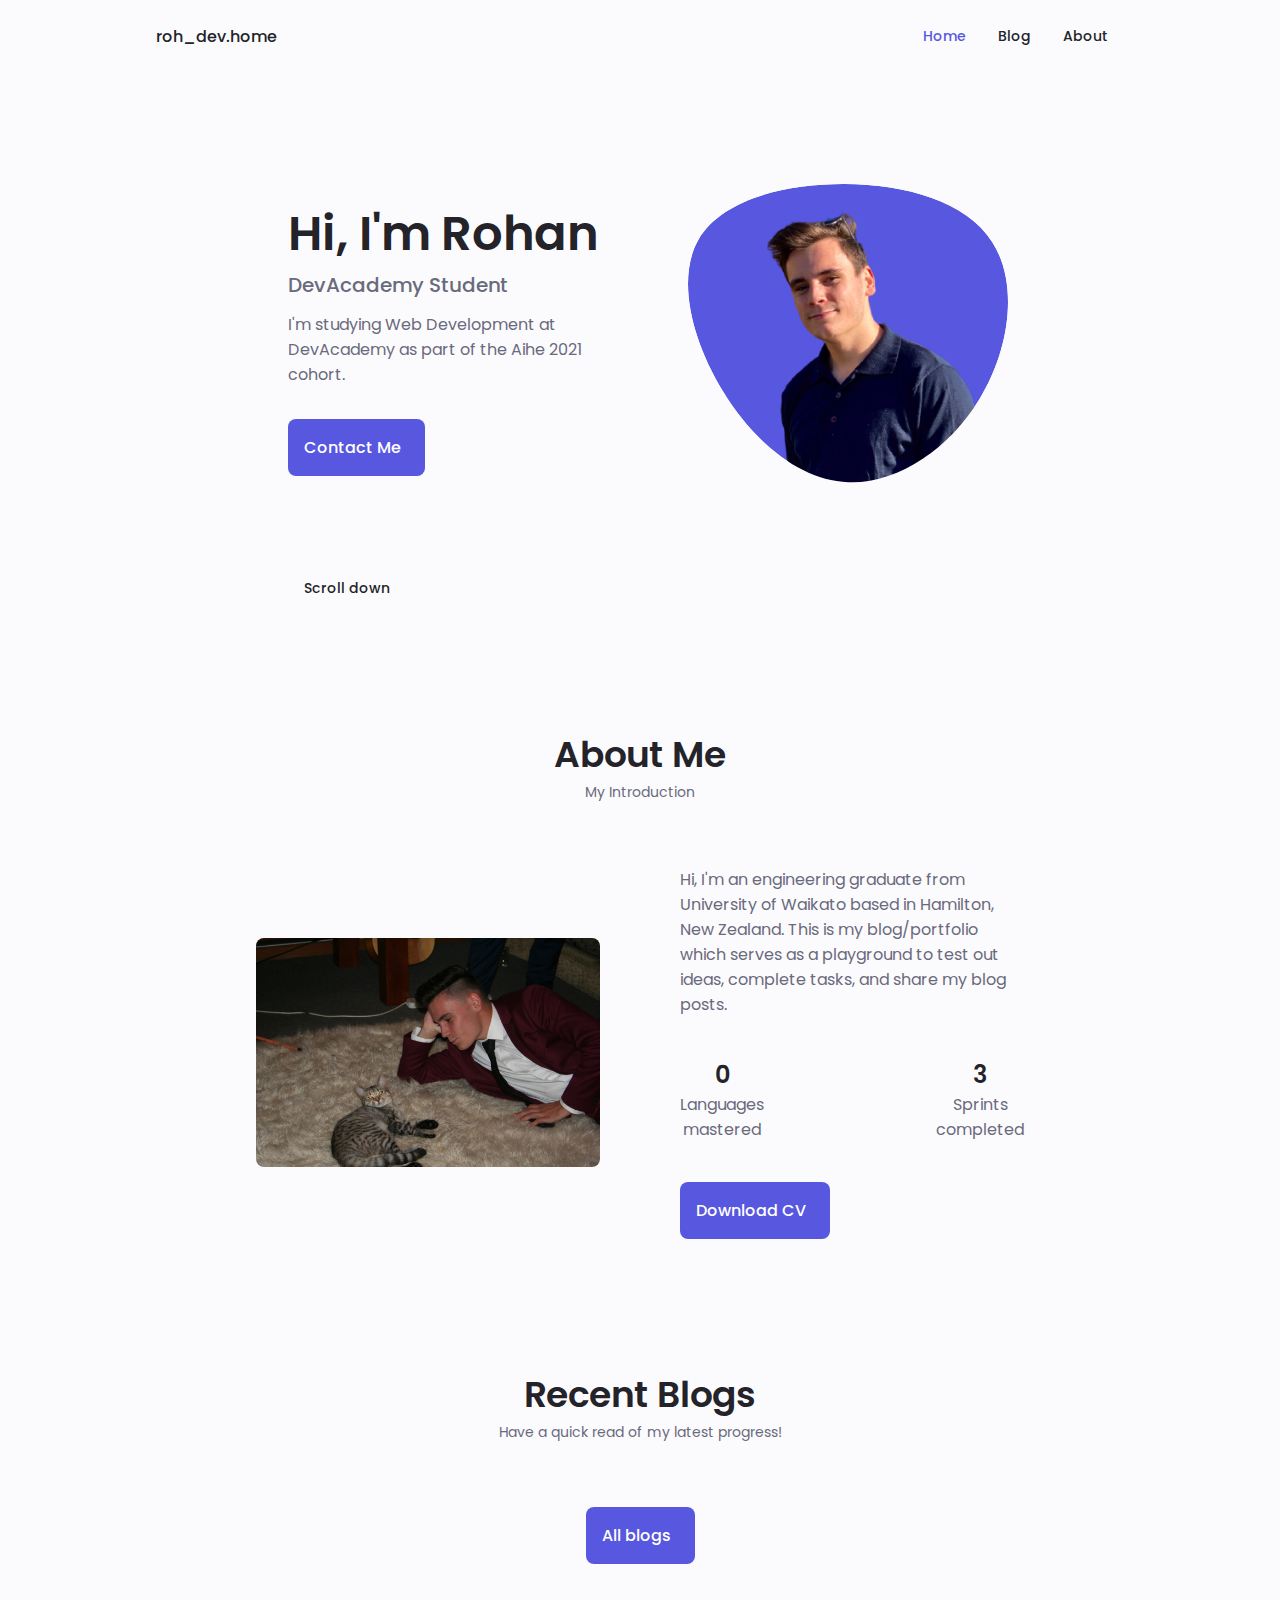
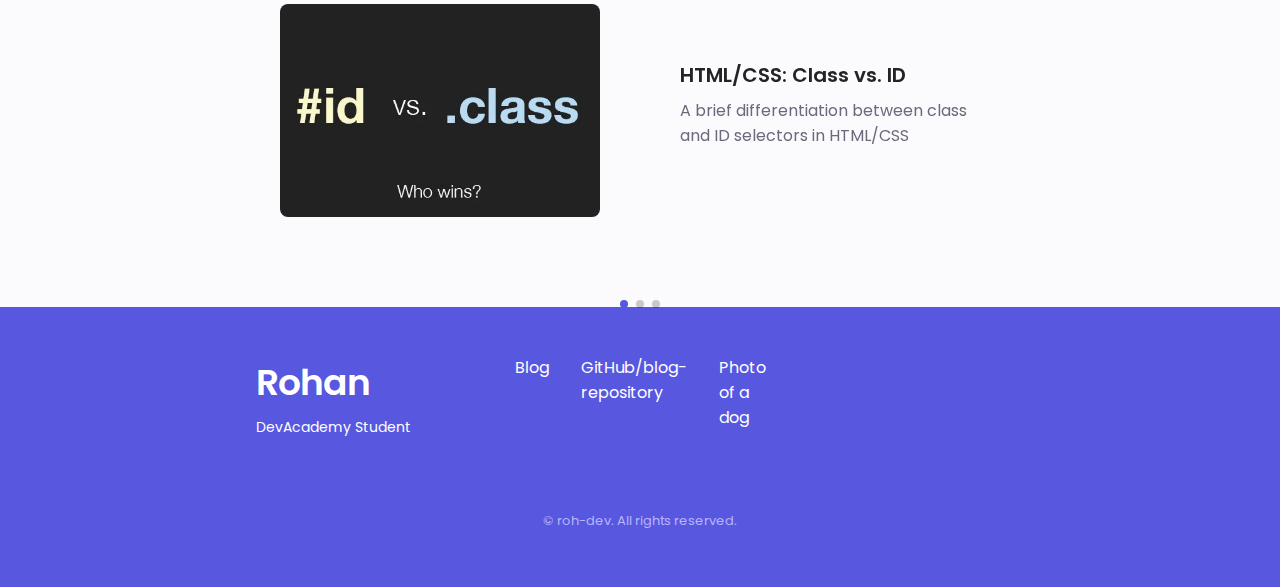
==== commit 7ec52850: "Upload changes" ====
--- a/portfolio-project/index.html
+++ b/portfolio-project/index.html
@@ -13,13 +13,13 @@
         <!--==================== CSS ====================-->
         <link rel="stylesheet" href="assets/css/styles.css">
 
-        <title>roh-dev.portf</title>
+        <title>roh_dev.site</title>
     </head>
     <body>
         <!--==================== HEADER ====================-->
         <header class="header" id="header">
             <nav class="nav container">
-                <a href="#" class="nav__logo">Rohan</a>
+                <a href="#" class="nav__logo">roh_dev.home</a>
 
                 <div class="nav__menu" id="nav-menu">
                     <ul class="nav__list grid">
@@ -29,11 +29,16 @@
                             </a>
                         </li>
                         <li class="nav__item">
+                            <a href="#blog" class="nav__link">
+                                <i class="uil uil-book-open nav__icon"></i> Blog
+                            </a>
+                        </li>
+                        <li class="nav__item">
                             <a href="#about" class="nav__link">
                                 <i class="uil uil-user nav__icon"></i> About
                             </a>
                         </li>
-                        <li class="nav__item">
+                        <!-- <li class="nav__item">
                             <a href="#skills" class="nav__link">
                                 <i class="uil uil-file-alt nav__icon"></i> Skills
                             </a>
@@ -44,15 +49,10 @@
                             </a>
                         </li>
                         <li class="nav__item">
-                            <a href="#portfolio" class="nav__link">
-                                <i class="uil uil-scenery nav__icon"></i> Portfolio
-                            </a>
-                        </li>
-                        <li class="nav__item">
                             <a href="#contact" class="nav__link">
                                 <i class="uil uil-message nav__icon"></i> Contact
                             </a>
-                        </li>
+                        </li> -->
                     </ul>
                     <i class="uil uil-times nav__close" id="nav-close"></i>
                 </div>
@@ -106,9 +106,8 @@
 
                         <div class="home__data">
                             <h1 class="home__title">Hi, I'm Rohan</h1>
-                            <h3 class="home__subtitle">Frontend Developer</h3>
-                            <p class="home__description">High level experience in web design and development 
-                                knowledge, producing quality work.</p>
+                            <h3 class="home__subtitle">DevAcademy Student</h3>
+                            <p class="home__description">I'm studying Web Development at DevAcademy as part of the Aihe 2021 cohort.</p>
                             <a href="#contact" class="button button--flex">
                                 Contact Me <i class="uil uil-message button__icon"></i>
                             </a>
@@ -135,20 +134,16 @@
                     <img src="assets/img/about.jpg" alt="" class="about__img">
 
                     <div class="about__data">
-                        <p class="about__description">Web developer, with extensive knowledge and years of experience, working in web technologies and Ui / Ux design, delivering quality work.</p>
+                        <p class="about__description">Hi, I'm an engineering graduate from University of Waikato based in Hamilton, New Zealand. This is my blog/portfolio which serves as a playground to test out ideas, complete tasks, and share my blog posts.</p>
 
                         <div class="about__info">
                             <div>
-                                <span class="about__info-title">08+</span>
-                                <span class="about__info-name">Years <br> experience</span>
+                                <span class="about__info-title">0</span>
+                                <span class="about__info-name">Languages <br> mastered</span>
                             </div>
                             <div>
-                                <span class="about__info-title">20+</span>
-                                <span class="about__info-name">Completed <br> projects</span>
-                            </div>
-                            <div>
-                                <span class="about__info-title">02+</span>
-                                <span class="about__info-name">Companies <br> worked</span>
+                                <span class="about__info-title">3</span>
+                                <span class="about__info-name">Sprints <br> completed</span>
                             </div>
                         </div>
 
@@ -161,13 +156,71 @@
                 </div>
             </section>
 
+            <!--==================== BLOG ====================-->
+            <section class="blog section" id="blog">
+                <h2 class="section__title">Recent Blogs</h2>
+                <span class="section__subtitle">Have a quick read of my latest progress!</span>
+                <div class="blog__buttons">
+                    <a href="../blog/class-vs-id.html" class="button button--flex blog__button">
+                        All blogs
+                        <i class="uil uil-arrow-right button__icon"></i>
+                    </a>
+                </div>
+                
+                
+
+                <div class="blog__container container swiper-container">
+                    <div class="swiper-wrapper">
+                        <!--==================== blog 1====================-->
+                        <div class="blog__content grid swiper-slide">
+                            <img src="assets/img/blog1.jpg" alt="" class="blog__img">
+
+                            <div class="blog__data">
+                                <h3 class="blog__title">HTML/CSS: Class vs. ID</h3>
+                                <p class="blog__description">A brief differentiation between class and ID selectors in HTML/CSS</p>
+                                
+                            </div>
+                        </div>
+
+                        <!--==================== Blog 2 ====================-->
+                        <div class="blog__content grid swiper-slide">
+                            <img src="assets/img/blog2.jpg" alt="" class="blog__img">
+
+                            <div class="blog__data">
+                                <h3 class="blog__title">Learning Plan</h3>
+                                <p class="blog__description">A quick summary of my plans during foundations to meet my learning goals ready for Bootcamp.</p>                               
+                            </div>
+                        </div>
+
+                        <!--==================== Blog 3 ====================-->
+                        <div class="blog__content grid swiper-slide">
+                            <img src="assets/img/blog3.jpg" alt="" class="blog__img">
+
+                            <div class="blog__data">
+                                <h3 class="blog__title">JavaScript and the DOM</h3>
+                                <p class="blog__description">What is the DOM? How does it integrate your website with the internet?</p>
+                            </div>
+                        </div>
+                    </div>
+                    <!-- Add Arrows-->
+                    <div class="swiper-button-next">
+                        <i class="uil uil-angle-right-b swiper-blog-icon"></i>
+                    </div>
+                    <div class="swiper-button-prev">
+                        <i class="uil uil-angle-left-b swiper-blog-icon"></i>
+                    </div>
+                    <!-- Add Pagination -->
+                    <div class="swiper-pagination"></div>
+                </div>
+            </section>
+
             <!--==================== SKILLS ====================-->
-            <section class="skills section" id="skills">
+            <!-- <section class="skills section" id="skills">
                 <h2 class="section__title">Skills</h2>
                 <span class="section__subtitle">My technical level</span>
 
                 <div class="skills__container container grid">
-                    <!--==================== SKILLS 1 ====================-->
+
                     <div class="skills__content skills__open">
                         <div class="skills__header">
                             <i class="uil uil-brackets-curly skills__icon"></i>
@@ -220,7 +273,7 @@
                         </div>
                     </div>
 
-                    <!--==================== SKILLS 2 ====================-->
+
                     <div class="skills__content skills__close">
                         <div class="skills__header">
                             <i class="uil uil-server-network skills__icon"></i>
@@ -273,7 +326,7 @@
                         </div>
                     </div>
 
-                    <!--==================== SKILLS 3 ====================-->
+
                     <div class="skills__content skills__close">
                         <div class="skills__header">
                             <i class="uil uil-swatchbook skills__icon"></i>
@@ -317,12 +370,12 @@
                         </div>
                     </div>
                 </div>
-            </section>
+            </section> -->
 
             <!--==================== QUALIFICATION ====================-->
-            <section class="qualification section">
-                <h2 class="section__title">Qualifications</h2>
-                <span class="section__subtitle">My personal journey</span>
+            <!-- <section class="qualification section">
+                <h2 class="section__title">Experience</h2>
+                <span class="section__subtitle">Short but sweet</span>
 
                 <div class="qualification__container container">
                     <div class="qualification__tabs">
@@ -336,16 +389,14 @@
                         </div>
                     </div>
                     <div class="qualification__sections">
-                        <!--==================== QUALIFICATION CONTENT 1 ====================-->
                         <div class="qualification__content qualification__active" data-content id="education">
-                            <!--==================== QUALIFICATION 1 ====================-->
                             <div class="qualification__data">
                                 <div>
-                                    <h3 class="qualification__title">Computer Engineering</h3>
-                                    <span class="qualification__subtitle">Peru - University</span>
+                                    <h3 class="qualification__title">Bachelor of Engineering (Hons)</h3>
+                                    <span class="qualification__subtitle">University of</span>
                                     <div class="qualification__calendar">
                                         <i class="uil uil-calendar-alt"></i>
-                                        2009 - 2014
+                                        2017 - 2020
                                     </div>
                                 </div>
                                 <div>
@@ -354,126 +405,51 @@
                                 </div>
                             </div>
 
-                            <!--==================== QUALIFICATION 2 ====================-->
                             <div class="qualification__data">
                                 <div></div>
 
                                 <div>
                                     <span class="qualification__rounder"></span>
-                                    <span class="qualification__line"></span>
-                                </div>
-
-                                <div>
-                                    <h3 class="qualification__title">Web Design</h3>
-                                    <span class="qualification__subtitle">Spain - Institute</span>
+                                </div>
+
+                                <div>
+                                    <h3 class="qualification__title">Web Development</h3>
+                                    <span class="qualification__subtitle">Enspiral Dev Academy</span>
                                     <div class="qualification__calendar">
                                         <i class="uil uil-calendar-alt"></i>
-                                        2014 - 2017
+                                        2021
                                     </div>
                                 </div>
                             </div>
-
-                            <!--==================== QUALIFICATION 3 ====================-->
+                        </div>
+                        <div class="qualification__content" data-content id="work">
+
                             <div class="qualification__data">
                                 <div>
-                                    <h3 class="qualification__title">Web Development</h3>
-                                    <span class="qualification__subtitle">Peru - Institute</span>
-                                    <div class="qualification__calendar">
-                                        <i class="uil uil-calendar-alt"></i>
-                                        2009 - 2014
-                                    </div>
-                                </div>
-                                <div>
-                                    <span class="qualification__rounder"></span>
-                                    <span class="qualification__line"></span>
-                                </div>
-                            </div>
-
-                            <!--==================== QUALIFICATION 4 ====================-->
-                            <div class="qualification__data">
-                                <div></div>
-                                
-                                <div>
-                                    <span class="qualification__rounder"></span>
-                                    <!-- <span class="qualification__line"></span> -->
-
-                                </div>
-
-                                <div>
-                                    <h3 class="qualification__title">Master in UI/UX</h3>
-                                    <span class="qualification__subtitle">Peru - University</span>
+                                    <h3 class="qualification__title">Student Electronics Engineer</h3>
+                                    <span class="qualification__subtitle">Gallagher Group Ltd.</span>
                                     <div class="qualification__calendar">
                                         <i class="uil uil-calendar-alt"></i>
                                         2019 - 2021
                                     </div>
                                 </div>
-                                
-                            </div>
-                        </div>
-                        <!--==================== QUALIFICATION CONTENT 2 ====================-->
-                        <div class="qualification__content" data-content id="work">
-                            <!--==================== QUALIFICATION 1 ====================-->
-                            <div class="qualification__data">
-                                <div>
-                                    <h3 class="qualification__title">Software Engineering</h3>
-                                    <span class="qualification__subtitle">Microsoft - Peru</span>
-                                    <div class="qualification__calendar">
-                                        <i class="uil uil-calendar-alt"></i>
-                                        2016 - 2018
-                                    </div>
-                                </div>
                                 <div>
                                     <span class="qualification__rounder"></span>
-                                    <span class="qualification__line"></span>
-                                </div>
-                            </div>
-
-                            <!--==================== QUALIFICATION 2 ====================-->
-                            <div class="qualification__data">
-                                <div></div>
-
-                                <div>
-                                    <span class="qualification__rounder"></span>
-                                    <span class="qualification__line"></span>
-                                </div>
-
-                                <div>
-                                    <h3 class="qualification__title">Frontend Developer</h3>
-                                    <span class="qualification__subtitle">Apple Inc. - Spain</span>
-                                    <div class="qualification__calendar">
-                                        <i class="uil uil-calendar-alt"></i>
-                                        2018 - 2020
-                                    </div>
-                                </div>
-                            </div>
-
-                            <!--==================== QUALIFICATION 3 ====================-->
-                            <div class="qualification__data">
-                                <div>
-                                    <h3 class="qualification__title">UI Designer</h3>
-                                    <span class="qualification__subtitle">Figma - Spain</span>
-                                    <div class="qualification__calendar">
-                                        <i class="uil uil-calendar-alt"></i>
-                                        2009 - 2014
-                                    </div>
-                                </div>
-                                <div>
-                                    <span class="qualification__rounder"></span>
-                                    <!-- <span class="qualification__line"></span> -->
-                                </div>
-                            </div>
-                        </div>
-                    </div>
-                </div>
-            </section>
+
+                                </div>
+                            </div>
+                        </div>
+                    </div>
+                </div>
+            </section> -->
 
             <!--==================== SERVICES ====================-->
-            <section class="services section" id="services">
+            <!-- <section class="services section" id="services">
                 <h2 class="section__title">Services</h2>
                 <span class="section__subtitle">What I offer</span>
 
                 <div class="services__container container grid">
-                    <!--==================== SERVICES 1 ====================-->
+
                     <div class="services__content">
                         <div>
                             <i class="uil uil-web-grid services__icon"></i>
@@ -513,7 +489,7 @@
                         </div>
                     </div>
 
-                    <!--==================== SERVICES 2 ====================-->
+
                     <div class="services__content">
                         <div>
                             <i class="uil uil-arrow services__icon"></i>
@@ -553,7 +529,7 @@
                         </div>
                     </div>
 
-                    <!--==================== SERVICES 3 ====================-->
+
                     <div class="services__content">
                         <div>
                             <i class="uil uil-pen services__icon"></i>
@@ -594,73 +570,10 @@
                     </div>
                 </div>
 
-            </section>
-
-            <!--==================== PORTFOLIO ====================-->
-            <section class="portfolio section" id="portfolio">
-                <h2 class="section__title">Portfolio</h2>
-                <span class="section__subtitle">Most recent work</span>
-
-                <div class="portfolio__container container  swiper-container">
-                    <div class="swiper-wrapper">
-                        <!--==================== PORTFOLIO 1====================-->
-                        <div class="portfolio__content grid swiper-slide">
-                            <img src="assets/img/portfolio1.jpg" alt="" class="portfolio__img">
-
-                            <div class="portfolio__data">
-                                <h3 class="portfolio__title">Modern Website</h3>
-                                <p class="portfolio_description">Website adaptable to all devices, with UI components and animated interactions</p>
-                                <a href="#" class="button button--flex button--small portfolio__button">
-                                    Demo
-                                    <i class="uil uil-arrow-right button__icon"></i>
-                                </a>
-                                
-                            </div>
-                        </div>
-
-                        <!--==================== PORTFOLIO 2 ====================-->
-                        <div class="portfolio__content grid swiper-slide">
-                            <img src="assets/img/portfolio2.jpg" alt="" class="portfolio__img">
-
-                            <div class="portfolio__data">
-                                <h3 class="portfolio__title">Brand Design</h3>
-                                <p class="portfolio_description">Website adaptable to all devices, with UI components and animated interactions</p>
-                                <a href="#" class="button button--flex button--small portfolio__button">
-                                    Demo
-                                    <i class="uil uil-arrow-right button__icon"></i>
-                                </a>
-                                
-                            </div>
-                        </div>
-
-                        <!--==================== PORTFOLIO 3 ====================-->
-                        <div class="portfolio__content grid swiper-slide">
-                            <img src="assets/img/portfolio3.jpg" alt="" class="portfolio__img">
-
-                            <div class="portfolio__data">
-                                <h3 class="portfolio__title">Online Store</h3>
-                                <p class="portfolio_description">Website adaptable to all devices, with UI components and animated interactions</p>
-                                <a href="#" class="button button--flex button--small portfolio__button">
-                                    Demo
-                                    <i class="uil uil-arrow-right button__icon"></i>
-                                </a>
-                            </div>
-                        </div>
-                    </div>
-                    <!-- Add Arrows-->
-                    <div class="swiper-button-next">
-                        <i class="uil uil-angle-right-b swiper-portfolio-icon"></i>
-                    </div>
-                    <div class="swiper-button-prev">
-                        <i class="uil uil-angle-left-b swiper-portfolio-icon"></i>
-                    </div>
-                    <!-- Add Pagination -->
-                    <div class="swiper-pagination"></div>
-                </div>
-            </section>
+            </section> -->
 
             <!--==================== PROJECT IN MIND ====================-->
-            <section class="project section">
+            <!-- <section class="project section">
                     <div class="project__bg">
                         <div class="project__container container grid">
                             <div class="project__data">
@@ -675,17 +588,17 @@
                             <img src="assets/img/project.png" alt="" class="project__img">
                         </div>
                     </div>
-            </section>
+            </section> -->
 
             <!--==================== TESTIMONIAL ====================-->
-            <section class="testimonial section">
+            <!-- <section class="testimonial section">
                 <h2 class="section__title">Testimonial</h2>
                 <span class="section__subtitle">My client saying</span>
 
                 <div class="testimonial__container container swiper-container">
-                    <div class="swiper-wrapper">
+                    <div class="swiper-wrapper"> -->
                         <!--==================== TESTIMONIAL 1 ====================-->
-                        <div class="testimonial__content swiper-slide">
+                        <!-- <div class="testimonial__content swiper-slide">
                             <div class="testimonial__data">
                                 <div class="testimonial__header">
                                     <img src="assets/img/testimonial1.jpg" alt="" class="testimonial__img">
@@ -707,10 +620,10 @@
 
                             <p class="testimonial__description">I get a good impression, I carry out my project with all the possible quality and attention and support 24 hours a day.</p>
 
-                        </div>
+                        </div> -->
 
                         <!--==================== TESTIMONIAL 2 ====================-->
-                        <div class="testimonial__content swiper-slide">
+                        <!-- <div class="testimonial__content swiper-slide">
                             <div class="testimonial__data">
                                 <div class="testimonial__header">
                                     <img src="assets/img/testimonial2.jpg" alt="" class="testimonial__img">
@@ -732,10 +645,10 @@
 
                             <p class="testimonial__description">I get a good impression, I carry out my project with all the possible quality and attention and support 24 hours a day.</p>
                             
-                        </div>
+                        </div> -->
 
                         <!--==================== TESTIMONIAL 3 ====================-->
-                        <div class="testimonial__content swiper-slide">
+                        <!-- <div class="testimonial__content swiper-slide">
                             <div class="testimonial__data">
                                 <div class="testimonial__header">
                                     <img src="assets/img/testimonial3.jpg" alt="" class="testimonial__img">
@@ -762,10 +675,10 @@
 
                     <div class="swiper-pagination swiper-pagination-testimonial"></div>
                 </div>
-            </section>
+            </section> -->
 
             <!--==================== CONTACT ME ====================-->
-            <section class="contact section" id="contact">
+            <!-- <section class="contact section" id="contact">
                 <h2 class="section__title">Contact Me</h2>
                 <span class="section__subtitle">Get in touch</span>
 
@@ -826,7 +739,7 @@
                         </div>
                     </form>
                 </div>
-            </section>
+            </section> -->
         </main>
 
         <!--==================== FOOTER ====================-->
@@ -835,19 +748,19 @@
                 <div class="footer__container container grid">
                     <div>
                         <h1 class="footer__title">Rohan</h1>
-                        <span class="footer__subtitle">Frontend Developer</span>
+                        <span class="footer__subtitle">DevAcademy Student</span>
 
                     </div>
 
                     <ul class="footer__links">
                         <li>
-                            <a href="#services" class="footer__link">Services</a>
+                            <a href="#blog" class="footer__link">Blog</a>
                         </li>
                         <li>
-                            <a href="#portfolio" class="footer__link">Portfolio</a>
+                            <a href="https://github.com/rohan-fowlerharper/rohan-fowlerharper.github.io" target="_blank" class="footer__link">GitHub/blog-repository</a>
                         </li>
                         <li>
-                            <a href="#contact" class="footer__link">Contact</a>
+                            <a href="#" class="footer__link">Photo of a dog</a>
                         </li>
                     </ul>
 
--- a/portfolio-project/assets/css/styles.css
+++ b/portfolio-project/assets/css/styles.css
@@ -7,7 +7,7 @@
 
     /*========== Colors ==========*/
     /* Change favorite color */
-    --hue-color: 216; /*Purple 250 - Green 142 - Blue 230 - Pink 340*/
+    --hue-color: 240; /*Purple 250 - Green 142 - Blue 230 - Pink 340*/
 
     /* HSL color mode */
     --first-color: hsl(var(--hue-color), 69%, 61%);
@@ -39,7 +39,7 @@
     --font-medium: 500;
     --font-semi-bold: 600;
 
-    /*========== Margenes Bottom ==========*/
+    /*========== Margins Bottom ==========*/
     /* .25rem = 4px, .5rem = 8px, .75rem = 12px ... */
     --mb-0-25: 0.25rem;
     --mb-0-5: 0.5rem;
@@ -72,7 +72,6 @@
 /*========== Variables Dark theme ==========*/
 body.dark-theme {
     /* HSL color mode */
-
     --first-color-second: hsl(var(--hue-color), 30%, 8%);
     --title-color: hsl(var(--hue-color), 8%, 95%);
     --text-color: hsl(var(--hue-color), 8%, 75%);
@@ -98,7 +97,6 @@
 
 .change-theme:hover {
     color: var(--first-color);
-
 }
 /*==================== BASE ====================*/
 * {
@@ -137,8 +135,6 @@
     height: auto;
 }
 
-
-
 /*==================== REUSABLE CSS CLASSES ====================*/
 .section {
     padding: 2rem 0 4rem;
@@ -158,7 +154,6 @@
 .section__subtitle {
     text-align: center;
 }
-
 
 /*==================== LAYOUT ====================*/
 .container {
@@ -223,7 +218,6 @@
     }
 }
 
-
 .nav__list {
     grid-template-columns: repeat(3, 1fr);
     gap: 2rem;
@@ -409,7 +403,7 @@
 
 /*==================== ABOUT ====================*/
 .about__img {
-    width: 200px;
+    width: 250px;
     border-radius: 0.5rem;
     justify-self: center;
     align-self: center;
@@ -743,31 +737,37 @@
     visibility: visible;
 }
 
-/*==================== PORTFOLIO ====================*/
-.portfolio__container {
+/*==================== blog ====================*/
+.blog__container {
     overflow: initial;
 }
 
-.portfolio__content {
+.blog__content {
     padding: 0 1.5rem;
 }
 
-.portfolio__img {
+.blog__img {
     width: 265px;
     border-radius: .5rem;
     justify-self: center;
 }
 
-.portfolio__title {
+.blog__title {
     font-size: var(--h3-font-size);
     margin-bottom: var(--mb-0-5);
 }
 
-.portfolio__description {
+.blog__description {
     margin-bottom: var(--mb-0-75);
 }
 
-.portfolio__button:hover .button__icon {
+.blog__buttons {
+    display: flex;
+    justify-content: center;
+    margin-bottom: var(--mb-2-5);
+}
+
+.blog__button:hover .button__icon {
     transform: translateX(.25rem);
 }
 
@@ -776,7 +776,7 @@
     content: '';
 }
 
-.swiper-portfolio-icon {
+.swiper-blog-icon {
     font-size: 2rem;
     color: var(--first-color);
 }
@@ -1103,7 +1103,7 @@
 
     .about__container,
     .skills__container,
-    .portfolio__content,
+    .blog__content,
     .project__container,
     .contact__container,
     .footer__container {
@@ -1231,10 +1231,10 @@
         width: 450px;
     }
 
-    .portfolio__img {
+    .blog__img {
         width: 320px;
     }
-    .portfolio__content {
+    .blog__content {
         align-items: center;
     }
 
@@ -1292,10 +1292,10 @@
         grid-template-columns: repeat(3, 238px);
     }
 
-    .portfolio__content {
+    .blog__content {
         column-gap: 5rem;
     }
-    .swiper-portfolio-icon {
+    .swiper-blog-icon {
         font-size: 3.5rem;
     }
     .swiper-button-prev {
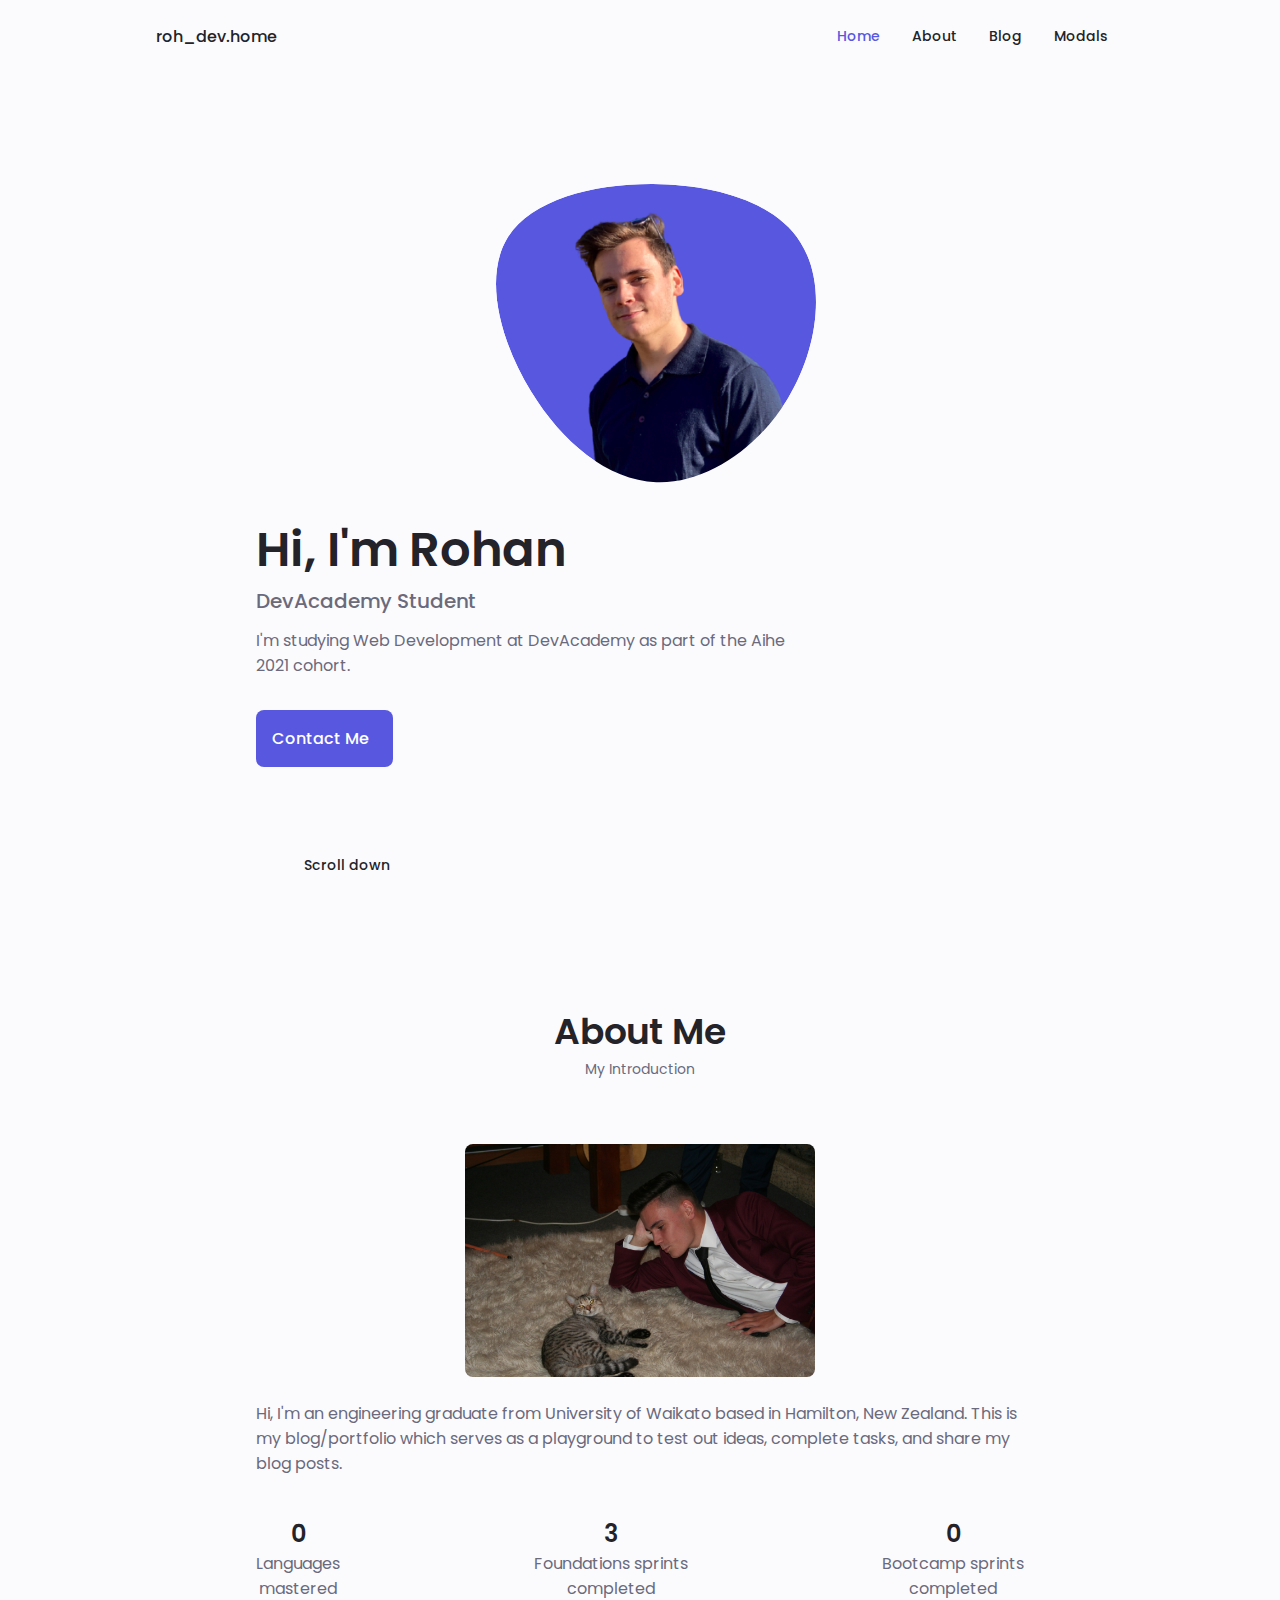
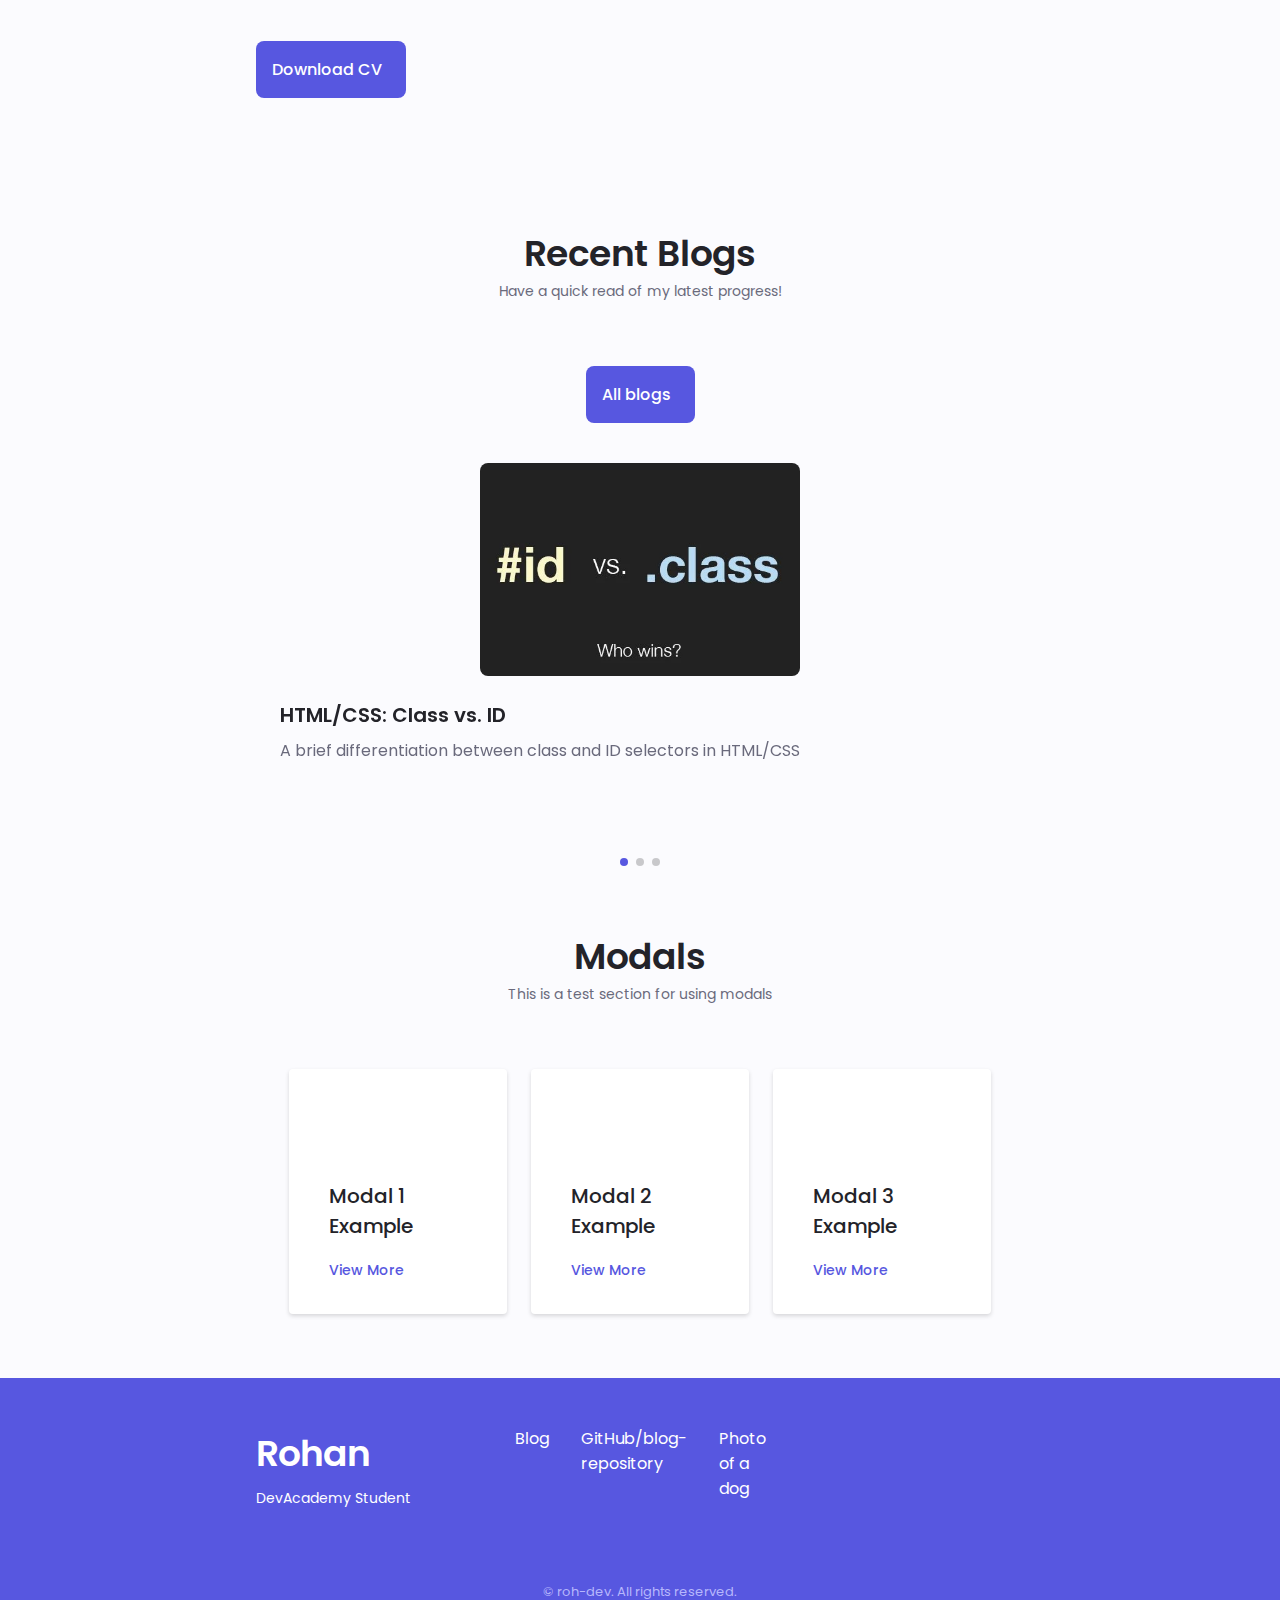
==== commit 321ef6b6: "Upload changes" ====
--- a/portfolio-project/index.html
+++ b/portfolio-project/index.html
@@ -29,13 +29,18 @@
                             </a>
                         </li>
                         <li class="nav__item">
+                            <a href="#about" class="nav__link">
+                                <i class="uil uil-user nav__icon"></i> About
+                            </a>
+                        </li>
+                        <li class="nav__item">
                             <a href="#blog" class="nav__link">
                                 <i class="uil uil-book-open nav__icon"></i> Blog
                             </a>
                         </li>
                         <li class="nav__item">
-                            <a href="#about" class="nav__link">
-                                <i class="uil uil-user nav__icon"></i> About
+                            <a href="#modals" class="nav__link">
+                                <i class="uil uil-layers nav__icon"></i> Modals
                             </a>
                         </li>
                         <!-- <li class="nav__item">
@@ -43,11 +48,7 @@
                                 <i class="uil uil-file-alt nav__icon"></i> Skills
                             </a>
                         </li>
-                        <li class="nav__item">
-                            <a href="#services" class="nav__link">
-                                <i class="uil uil-briefcase-alt nav__icon"></i> Services
-                            </a>
-                        </li>
+                        
                         <li class="nav__item">
                             <a href="#contact" class="nav__link">
                                 <i class="uil uil-message nav__icon"></i> Contact
@@ -143,7 +144,11 @@
                             </div>
                             <div>
                                 <span class="about__info-title">3</span>
-                                <span class="about__info-name">Sprints <br> completed</span>
+                                <span class="about__info-name">Foundations sprints <br> completed</span>
+                            </div>
+                            <div>
+                                <span class="about__info-title">0</span>
+                                <span class="about__info-name">Bootcamp sprints <br> completed</span>
                             </div>
                         </div>
 
@@ -161,7 +166,7 @@
                 <h2 class="section__title">Recent Blogs</h2>
                 <span class="section__subtitle">Have a quick read of my latest progress!</span>
                 <div class="blog__buttons">
-                    <a href="../blog/class-vs-id.html" class="button button--flex blog__button">
+                    <a href="../index.html" class="button button--flex blog__button">
                         All blogs
                         <i class="uil uil-arrow-right button__icon"></i>
                     </a>
@@ -172,7 +177,7 @@
                 <div class="blog__container container swiper-container">
                     <div class="swiper-wrapper">
                         <!--==================== blog 1====================-->
-                        <div class="blog__content grid swiper-slide">
+                        <div class="blog__content grid swiper-slide" href="#">
                             <img src="assets/img/blog1.jpg" alt="" class="blog__img">
 
                             <div class="blog__data">
@@ -443,46 +448,46 @@
                 </div>
             </section> -->
 
-            <!--==================== SERVICES ====================-->
-            <!-- <section class="services section" id="services">
-                <h2 class="section__title">Services</h2>
-                <span class="section__subtitle">What I offer</span>
-
-                <div class="services__container container grid">
-
-                    <div class="services__content">
+            <!--==================== MODALS ====================-->
+            <section class="modals section" id="modals">
+                <h2 class="section__title">Modals</h2>
+                <span class="section__subtitle">This is a test section for using modals</span>
+
+                <div class="modals__container container grid">
+
+                    <div class="modals__content">
                         <div>
-                            <i class="uil uil-web-grid services__icon"></i>
-                            <h3 class="services__title">UI/UX <br> Designer</h3>
-                        </div>
-
-
-                        <span class="button button--flex button--small button--link services__button">
+                            <i class="uil uil-linux modals__icon"></i>
+                            <h3 class="modals__title">Modal 1 <br> Example</h3>
+                        </div>
+
+
+                        <span class="button button--flex button--small button--link modals__button">
                             View More
                             <i class="uil uil-arrow-right button__icon"></i>
                         </span>
 
-                        <div class="services__modal">
-                            <div class="services__modal-content">
-                                <h4 class="services__modal-title">UI/UX <br> Designer</h4>
-                                <i class="uil uil-times services__modal-close"></i>
-
-                                <ul class="services__modal-services grid">
-                                    <li class="services__modal-service">
-                                        <i class="uil uil-check-circle services__modal-icon"></i>
-                                        <p> I develop the user interface</p>
-                                    </li>
-                                    <li class="services__modal-service">
-                                        <i class="uil uil-check-circle services__modal-icon"></i>
-                                        <p> Web page development</p>
-                                    </li>
-                                    <li class="services__modal-service">
-                                        <i class="uil uil-check-circle services__modal-icon"></i>
-                                        <p> I create UX elements</p>
-                                    </li>
-                                    <li class="services__modal-service">
-                                        <i class="uil uil-check-circle services__modal-icon"></i>
-                                        <p> I position your company brand</p>
+                        <div class="modals__modal">
+                            <div class="modals__modal-content">
+                                <h4 class="modals__modal-title">Modal 1 <br> Example</h4>
+                                <i class="uil uil-times modals__modal-close"></i>
+
+                                <ul class="modals__modal-modals grid">
+                                    <li class="modals__modal-modal">
+                                        <i class="uil uil-check-circle modals__modal-icon"></i>
+                                        <p> Item 1</p>
+                                    </li>
+                                    <li class="modals__modal-modal">
+                                        <i class="uil uil-check-circle modals__modal-icon"></i>
+                                        <p> Item 2</p>
+                                    </li>
+                                    <li class="modals__modal-modal">
+                                        <i class="uil uil-check-circle modals__modal-icon"></i>
+                                        <p> Item 3</p>
+                                    </li>
+                                    <li class="modals__modal-modal">
+                                        <i class="uil uil-check-circle modals__modal-icon"></i>
+                                        <p> Item 4</p>
                                     </li>
                                 </ul>
                             </div>
@@ -490,39 +495,39 @@
                     </div>
 
 
-                    <div class="services__content">
+                    <div class="modals__content">
                         <div>
-                            <i class="uil uil-arrow services__icon"></i>
-                            <h3 class="services__title">Frontend <br> Developer</h3>
-                        </div>
-
-
-                        <span class="button button--flex button--small button--link services__button">
+                            <i class="uil uil-slack-alt modals__icon"></i>
+                            <h3 class="modals__title">Modal 2 <br> Example</h3>
+                        </div>
+
+
+                        <span class="button button--flex button--small button--link modals__button">
                             View More
                             <i class="uil uil-arrow-right button__icon"></i>
                         </span>
 
-                        <div class="services__modal">
-                            <div class="services__modal-content">
-                                <h4 class="services__modal-title">Frontend <br> Developer</h4>
-                                <i class="uil uil-times services__modal-close"></i>
-
-                                <ul class="services__modal-services grid">
-                                    <li class="services__modal-service">
-                                        <i class="uil uil-check-circle services__modal-icon"></i>
-                                        <p> I develop the user interface</p>
-                                    </li>
-                                    <li class="services__modal-service">
-                                        <i class="uil uil-check-circle services__modal-icon"></i>
-                                        <p> Web page development</p>
-                                    </li>
-                                    <li class="services__modal-service">
-                                        <i class="uil uil-check-circle services__modal-icon"></i>
-                                        <p> I create UX elements</p>
-                                    </li>
-                                    <li class="services__modal-service">
-                                        <i class="uil uil-check-circle services__modal-icon"></i>
-                                        <p> I position your company brand</p>
+                        <div class="modals__modal">
+                            <div class="modals__modal-content">
+                                <h4 class="modals__modal-title">Modal 2 <br> Example</h4>
+                                <i class="uil uil-times modals__modal-close"></i>
+
+                                <ul class="modals__modal-modals grid">
+                                    <li class="modals__modal-modal">
+                                        <i class="uil uil-check-circle modals__modal-icon"></i>
+                                        <p> Item 1</p>
+                                    </li>
+                                    <li class="modals__modal-modal">
+                                        <i class="uil uil-check-circle modals__modal-icon"></i>
+                                        <p> Item 2</p>
+                                    </li>
+                                    <li class="modals__modal-modal">
+                                        <i class="uil uil-check-circle modals__modal-icon"></i>
+                                        <p> Item 3</p>
+                                    </li>
+                                    <li class="modals__modal-modal">
+                                        <i class="uil uil-check-circle modals__modal-icon"></i>
+                                        <p> Item 4</p>
                                     </li>
                                 </ul>
                             </div>
@@ -530,39 +535,39 @@
                     </div>
 
 
-                    <div class="services__content">
+                    <div class="modals__content">
                         <div>
-                            <i class="uil uil-pen services__icon"></i>
-                            <h3 class="services__title">Branding <br> Designer</h3>
-                        </div>
-
-
-                        <span class="button button--flex button--small button--link services__button">
+                            <i class="uil uil-snapchat-alt modals__icon"></i>
+                            <h3 class="modals__title">Modal 3 <br> Example</h3>
+                        </div>
+
+
+                        <span class="button button--flex button--small button--link modals__button">
                             View More
                             <i class="uil uil-arrow-right button__icon"></i>
                         </span>
 
-                        <div class="services__modal">
-                            <div class="services__modal-content">
-                                <h4 class="services__modal-title">Branding <br> Designer</h4>
-                                <i class="uil uil-times services__modal-close"></i>
-
-                                <ul class="services__modal-services grid">
-                                    <li class="services__modal-service">
-                                        <i class="uil uil-check-circle services__modal-icon"></i>
-                                        <p> I develop the user interface</p>
-                                    </li>
-                                    <li class="services__modal-service">
-                                        <i class="uil uil-check-circle services__modal-icon"></i>
-                                        <p> Web page development</p>
-                                    </li>
-                                    <li class="services__modal-service">
-                                        <i class="uil uil-check-circle services__modal-icon"></i>
-                                        <p> I create UX elements</p>
-                                    </li>
-                                    <li class="services__modal-service">
-                                        <i class="uil uil-check-circle services__modal-icon"></i>
-                                        <p> I position your company brand</p>
+                        <div class="modals__modal">
+                            <div class="modals__modal-content">
+                                <h4 class="modals__modal-title">Modal 3 <br> Example</h4>
+                                <i class="uil uil-times modals__modal-close"></i>
+
+                                <ul class="modals__modal-modals grid">
+                                    <li class="modals__modal-modal">
+                                        <i class="uil uil-check-circle modals__modal-icon"></i>
+                                        <p> Item</p>
+                                    </li>
+                                    <li class="modals__modal-modal">
+                                        <i class="uil uil-check-circle modals__modal-icon"></i>
+                                        <p> Item 2</p>
+                                    </li>
+                                    <li class="modals__modal-modal">
+                                        <i class="uil uil-check-circle modals__modal-icon"></i>
+                                        <p> Item 3</p>
+                                    </li>
+                                    <li class="modals__modal-modal">
+                                        <i class="uil uil-check-circle modals__modal-icon"></i>
+                                        <p> Item 4</p>
                                     </li>
                                 </ul>
                             </div>
@@ -570,7 +575,7 @@
                     </div>
                 </div>
 
-            </section> -->
+            </section>
 
             <!--==================== PROJECT IN MIND ====================-->
             <!-- <section class="project section">
--- a/portfolio-project/assets/css/styles.css
+++ b/portfolio-project/assets/css/styles.css
@@ -637,13 +637,13 @@
 .qualification__button.qualification__active {
     color: var(--first-color);
 }
-/*==================== SERVICES ====================*/
-.services__container {
+/*==================== MODALS ====================*/
+.modals__container {
     gap: 1.5rem;
     grid-template-columns: repeat(2, 1fr);
 }
 
-.services__content {
+.modals__content {
     position: relative;
     background-color: var(--container-color);
     padding: 3.5rem .5rem 1.25rem 1.5rem;
@@ -652,33 +652,33 @@
     transition: .3s;
 }
 
-.services__content:hover {
+.modals__content:hover {
     box-shadow: 0 4px 8px rgba(0, 0, 0, 0.15)
 }
 
-.services__icon {
+.modals__icon {
     display: block;
     font-size: 1.5rem;
     color: var(--first-color);
     margin-bottom: var(--mb-1);
 }
 
-.services__title {
+.modals__title {
     font-size: var(--h3-font-size);
     margin-bottom: var(--mb-1);
     font-weight: var(--font-medium);
 }
 
-.services__button {
+.modals__button {
     cursor: pointer;
     font-size: var(--small-font-size);
 }
 
-.services__button:hover .button__icon {
+.modals__button:hover .button__icon {
     transform: translateX(.25rem);
 }
 
-.services__modal {
+.modals__modal {
     position: fixed;
     top: 0;
     left: 0;
@@ -695,28 +695,29 @@
     transition: 0.3s;
 }
 
-.services__modal-content {
+.modals__modal-content {
     position: relative;
     background-color: var(--container-color);
     padding: 1.5rem;
     border-radius: .5rem;
-}
-
-.services__modal-services {
+    width: 450px;
+}
+
+.modals__modal-modals {
     row-gap: 1rem;
 }
 
-.services__modal-service {
+.modals__modal-modal {
     display: flex;
 }
 
-.services__modal-title {
+.modals__modal-title {
     font-size: var(--h3-font-size);
     font-weight: var(--font-medium);
     margin-bottom: var(--mb-1-5);
 }
 
-.services__modal-close {
+.modals__modal-close {
     position: absolute;
     top: 1rem;
     right: 1rem;
@@ -726,7 +727,7 @@
     cursor: pointer;
 }
 
-.services__modal-icon {
+.modals__modal-icon {
     color: var(--first-color);
     margin-right: var(--mb-0-25);
 }
@@ -744,6 +745,7 @@
 
 .blog__content {
     padding: 0 1.5rem;
+    cursor: pointer;
 }
 
 .blog__img {
@@ -1052,17 +1054,21 @@
         gap: .5rem;
     }
 
-    .services__container {
+    .modals__container {
         grid-template-columns: max-content;
         justify-content: center;
     }
 
-    .services__content {
+    .modals__content {
         padding-right: 3.5rem;
     }
 
-    .services__modal {
+    .modals__modal {
         padding: 0 0.5rem;
+    }
+
+    .modals__modal-content {
+        width: 90%;
     }
 
     .project__img {
@@ -1087,7 +1093,7 @@
 }
 
 /* For medium devices */
-@media screen and (min-width: 568px) {
+@media screen and (max-width: 568px) {
     .home__content {
         grid-template-columns: max-content 1fr 1fr;
     }
@@ -1110,6 +1116,10 @@
         grid-template-columns: 1fr 1fr;
     }
 
+    .modals__modal-content {
+        width: 200px;
+    }
+
     .qualification__sections {
         display: grid;
         grid-template-columns: .6fr;
@@ -1216,18 +1226,18 @@
         grid-template-columns: .5fr;
     }
 
-    .services__container {
+    .modals__container {
         grid-template-columns: repeat(3, 218px);
         justify-content: center;
     }
-    .services__icon {
+    .modals__icon {
         font-size: 2rem;
     }
-    .services__content {
+    .modals__content {
         padding: 6rem 0 2rem 2.5rem;
     }
 
-    .services__modal-content {
+    .modals__modal-content {
         width: 450px;
     }
 
@@ -1288,7 +1298,7 @@
         transform:translateX(-6rem);
     }
 
-    .services___container {
+    .modals___container {
         grid-template-columns: repeat(3, 238px);
     }
 
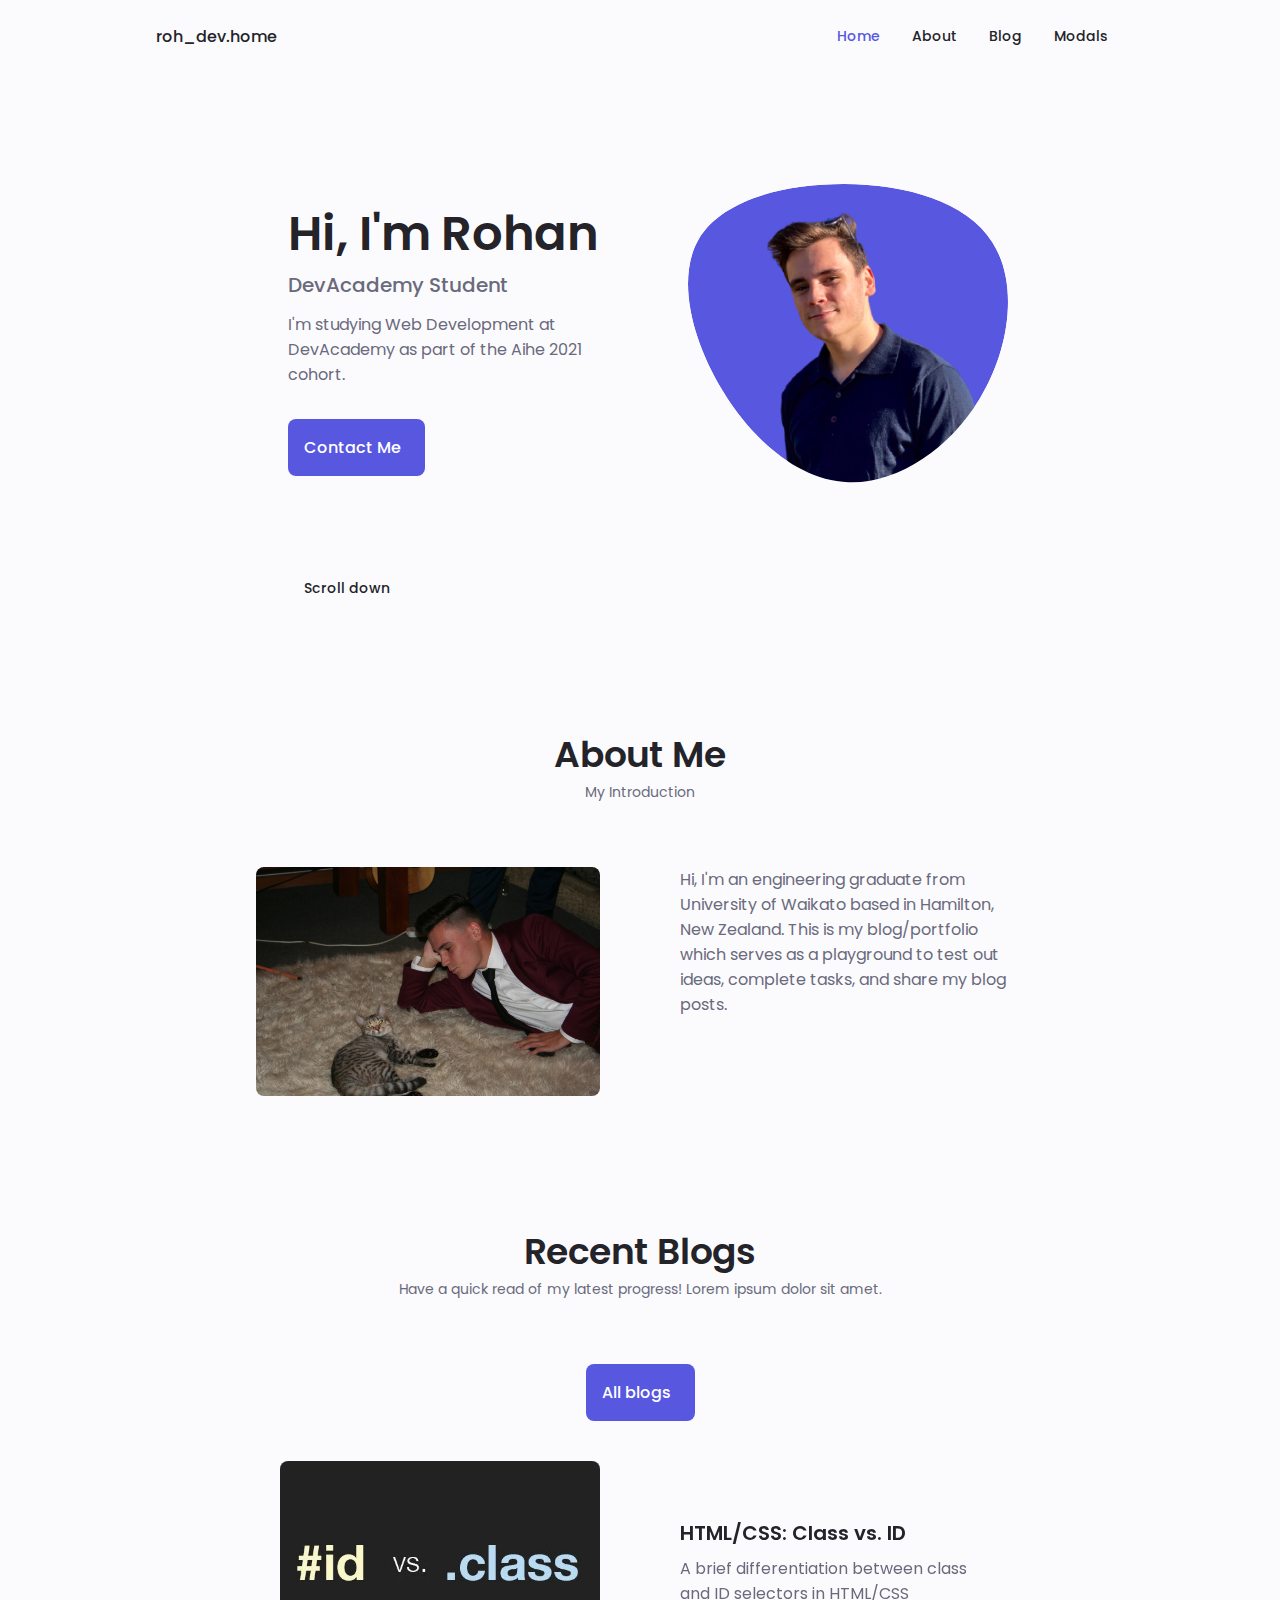
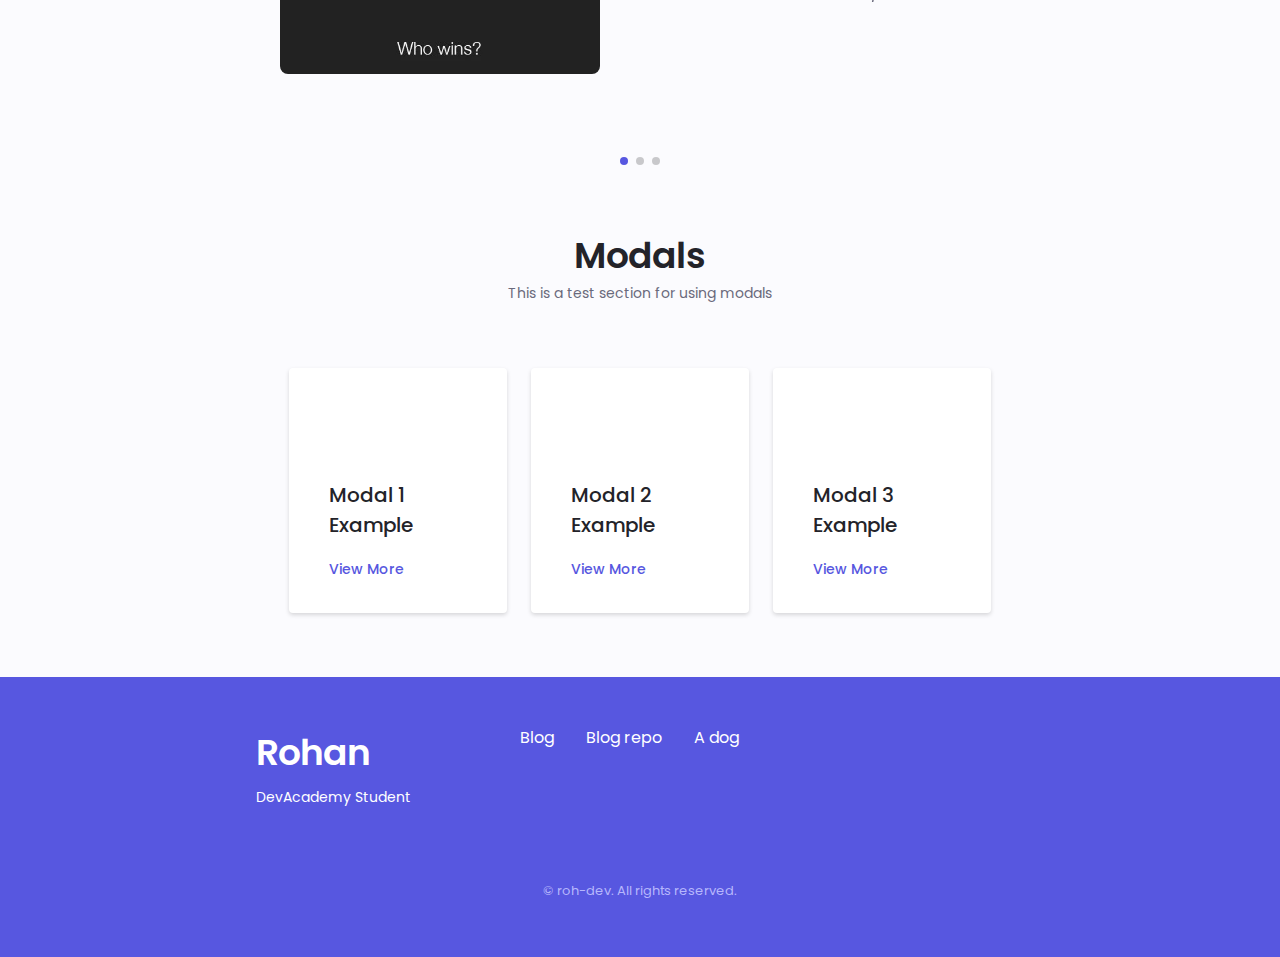
==== commit fc3c9ebe: "Upload changes" ====
--- a/portfolio-project/index.html
+++ b/portfolio-project/index.html
@@ -5,7 +5,7 @@
         <meta name="viewport" content="width=device-width, initial-scale=1.0">
 
         <!--==================== UNICONS ====================-->
-        <link rel="stylesheet" href="https://unicons.iconscout.com/release/v4.0.0/css/line.css"
+        <link rel="stylesheet" href="https://unicons.iconscout.com/release/v4.0.0/css/line.css">
         
         <!--==================== SWIPER CSS ====================-->
         <link rel="stylesheet" href="assets/css/swiper-bundle.min.css">
@@ -13,7 +13,7 @@
         <!--==================== CSS ====================-->
         <link rel="stylesheet" href="assets/css/styles.css">
 
-        <title>roh_dev.site</title>
+        <title>roh_dev.home</title>
     </head>
     <body>
         <!--==================== HEADER ====================-->
@@ -122,7 +122,6 @@
                             <i class="uil uil-arrow-down home__scroll-arrow"></i>
                         </a>
                     </div>
-
                 </div>
             </section>
 
@@ -137,26 +136,26 @@
                     <div class="about__data">
                         <p class="about__description">Hi, I'm an engineering graduate from University of Waikato based in Hamilton, New Zealand. This is my blog/portfolio which serves as a playground to test out ideas, complete tasks, and share my blog posts.</p>
 
-                        <div class="about__info">
+                        <!-- <div class="about__info">
                             <div>
                                 <span class="about__info-title">0</span>
                                 <span class="about__info-name">Languages <br> mastered</span>
                             </div>
                             <div>
                                 <span class="about__info-title">3</span>
-                                <span class="about__info-name">Foundations sprints <br> completed</span>
+                                <span class="about__info-name">Sprints <br> completed</span>
                             </div>
                             <div>
                                 <span class="about__info-title">0</span>
                                 <span class="about__info-name">Bootcamp sprints <br> completed</span>
                             </div>
-                        </div>
-
-                        <div class="about__buttons">
+                        </div> -->
+
+                        <!-- <div class="about__buttons">
                             <a download="" href="assets/pdf/Alexa-Cv.pdf" class="button button--flex">
                                 Download CV <i class="uil uil-download-alt button__icon"></i>
                             </a>
-                        </div>
+                        </div> -->
                     </div>
                 </div>
             </section>
@@ -164,7 +163,8 @@
             <!--==================== BLOG ====================-->
             <section class="blog section" id="blog">
                 <h2 class="section__title">Recent Blogs</h2>
-                <span class="section__subtitle">Have a quick read of my latest progress!</span>
+                <span class="section__subtitle">Have a quick read of my latest progress! Lorem ipsum dolor sit amet.
+                </span>
                 <div class="blog__buttons">
                     <a href="../index.html" class="button button--flex blog__button">
                         All blogs
@@ -762,10 +762,10 @@
                             <a href="#blog" class="footer__link">Blog</a>
                         </li>
                         <li>
-                            <a href="https://github.com/rohan-fowlerharper/rohan-fowlerharper.github.io" target="_blank" class="footer__link">GitHub/blog-repository</a>
+                            <a href="https://github.com/rohan-fowlerharper/rohan-fowlerharper.github.io" target="_blank" class="footer__link">Blog repo</a>
                         </li>
                         <li>
-                            <a href="#" class="footer__link">Photo of a dog</a>
+                            <a href="#" class="footer__link">A dog</a>
                         </li>
                     </ul>
 
--- a/portfolio-project/assets/css/styles.css
+++ b/portfolio-project/assets/css/styles.css
@@ -148,6 +148,7 @@
     display: block;
     font-size: var(--small-font-size);
     margin-bottom: var(--mb-3);
+    padding: 0 1rem;
 }
 
 .section__title,
@@ -416,7 +417,7 @@
 
 .about__info {
     display: flex;
-    justify-content: space-evenly;
+    justify-content: space-between;
     margin-bottom: var(--mb-2-5);
 }
 
@@ -805,8 +806,6 @@
     outline: none;
 }
 
-
-
 /*==================== PROJECT IN MIND ====================*/
 .project {
     text-align: center;
@@ -1018,7 +1017,7 @@
     border-radius: .5rem;
 }
 
-::-webkit-scrollbar-thum:hover {
+::-webkit-scrollbar-thumb:hover {
     background-color: var(--text-color-light);
 }
 
@@ -1093,7 +1092,7 @@
 }
 
 /* For medium devices */
-@media screen and (max-width: 568px) {
+@media screen and (min-width: 568px) {
     .home__content {
         grid-template-columns: max-content 1fr 1fr;
     }
@@ -1116,10 +1115,6 @@
         grid-template-columns: 1fr 1fr;
     }
 
-    .modals__modal-content {
-        width: 200px;
-    }
-
     .qualification__sections {
         display: grid;
         grid-template-columns: .6fr;
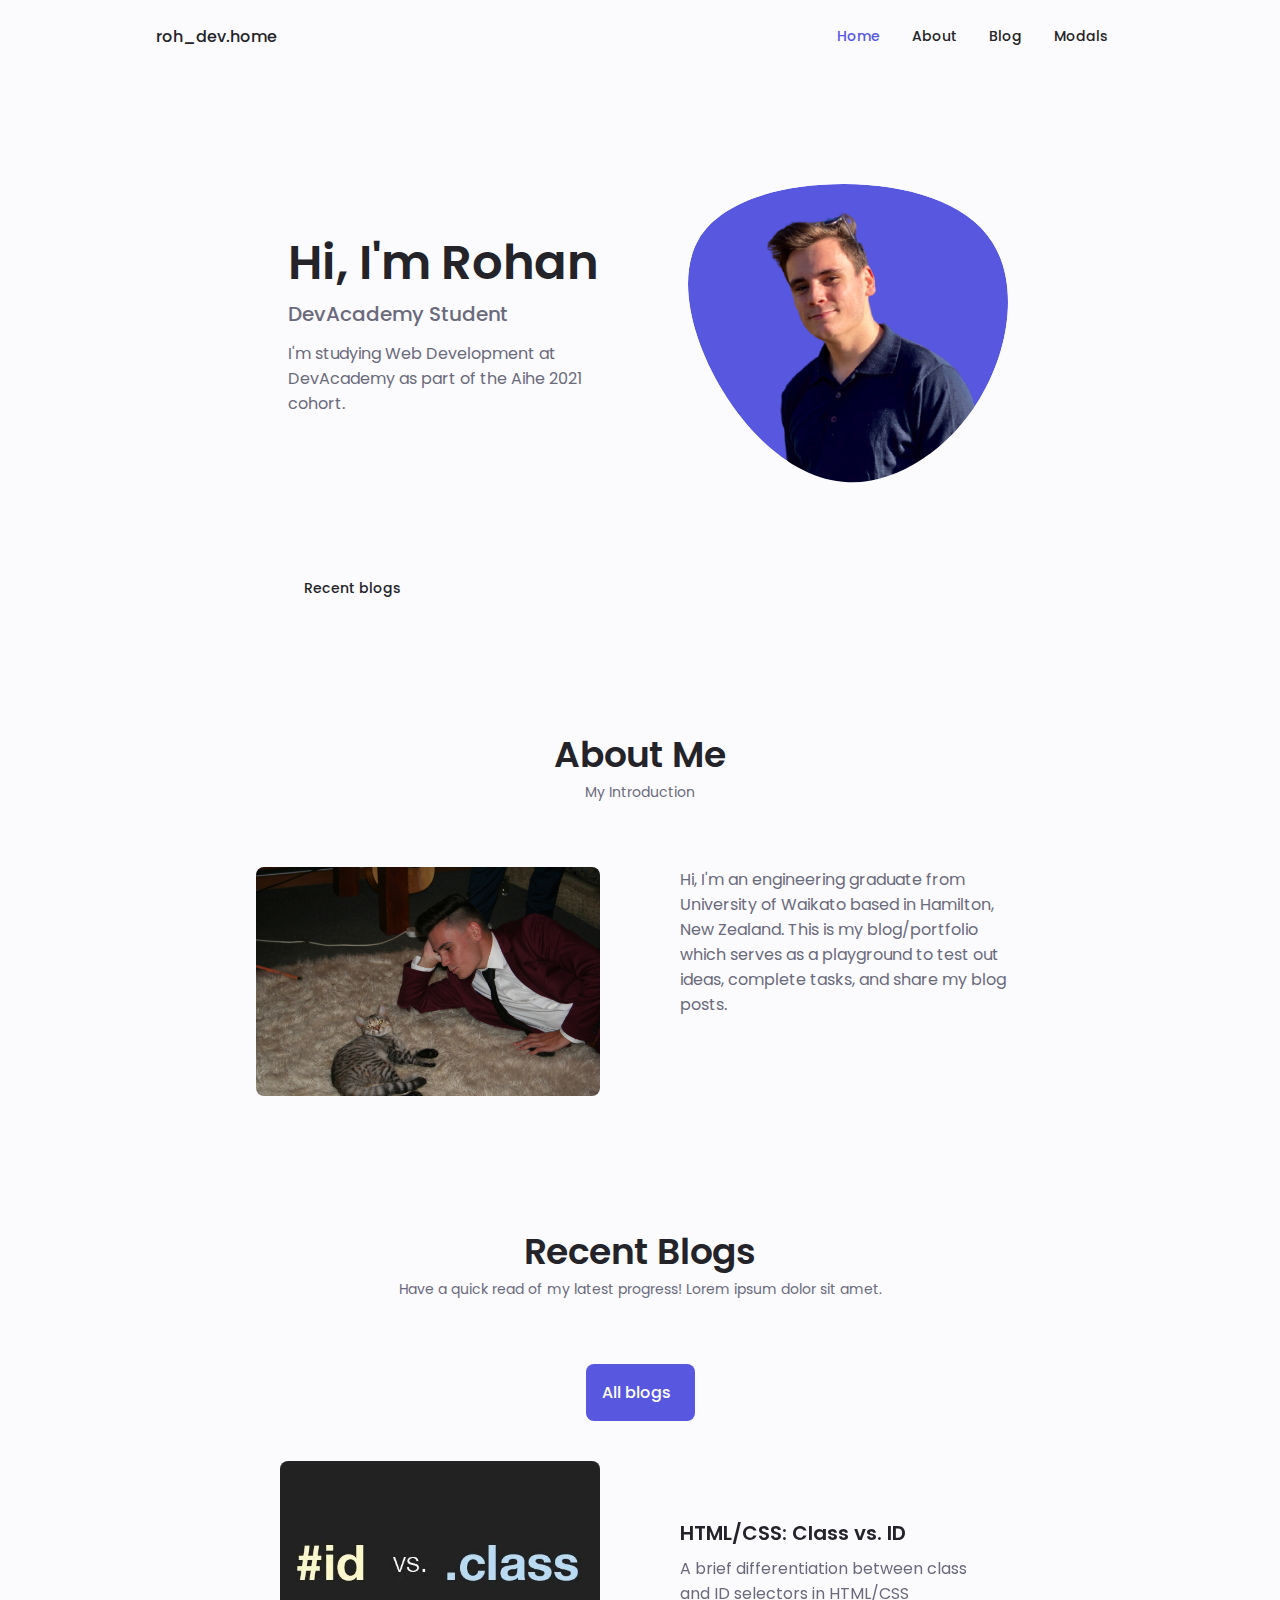
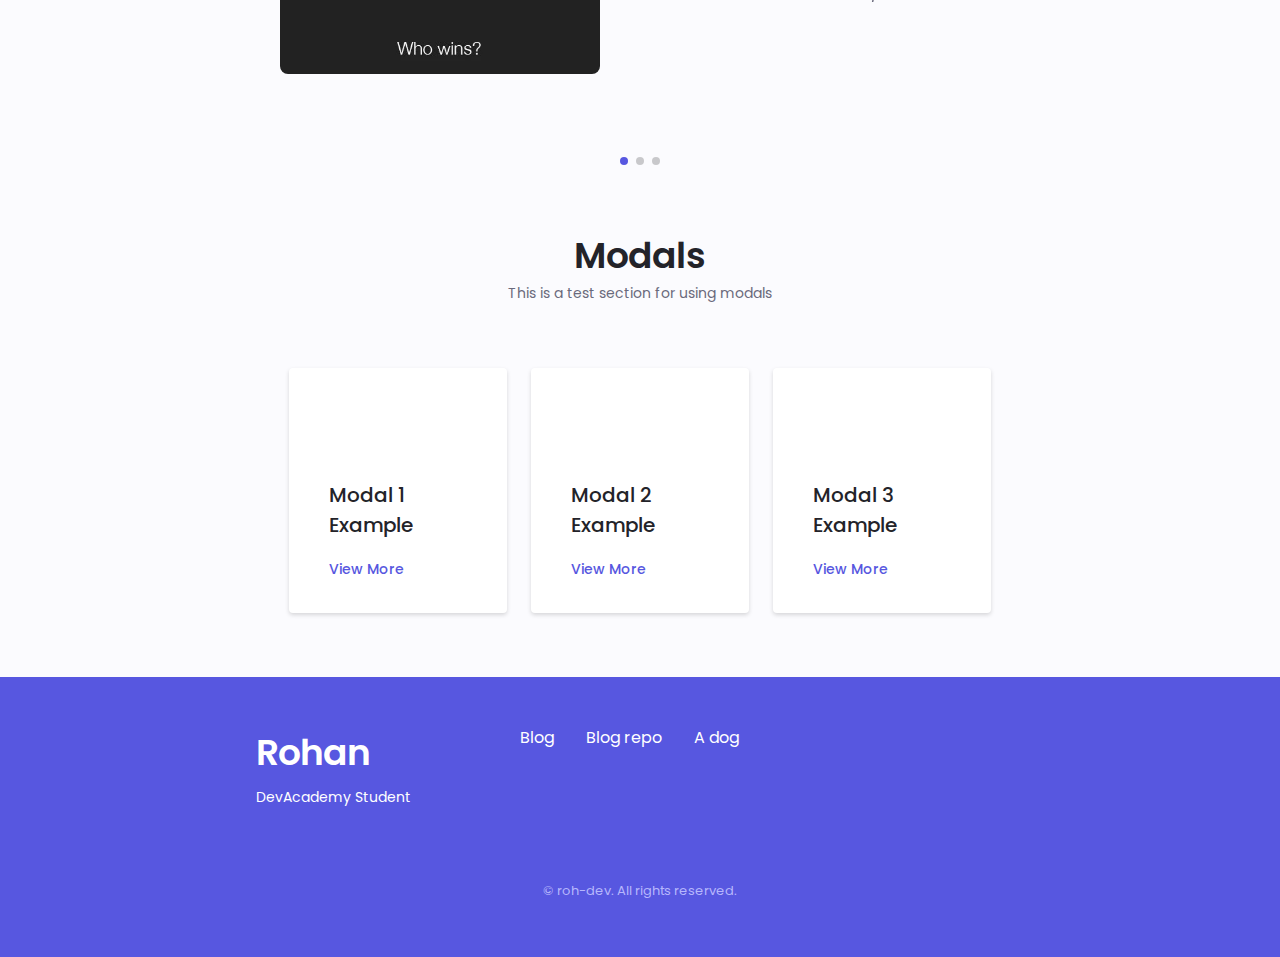
==== commit 8e66190c: "Upload changes" ====
--- a/portfolio-project/index.html
+++ b/portfolio-project/index.html
@@ -62,7 +62,7 @@
                     <!-- Theme Change Button -->
                     <i class="uil uil-moon change-theme" id="theme-button"></i>
                     <div class="nav__toggle" id="nav-toggle">
-                        <i class="uil uil-apps"></i>
+                        <i class="uil uil-grip-bars"></i>
                     </div>
                 </div>
             </nav>
@@ -109,16 +109,16 @@
                             <h1 class="home__title">Hi, I'm Rohan</h1>
                             <h3 class="home__subtitle">DevAcademy Student</h3>
                             <p class="home__description">I'm studying Web Development at DevAcademy as part of the Aihe 2021 cohort.</p>
-                            <a href="#contact" class="button button--flex">
+                            <!-- <a href="#contact" class="button button--flex">
                                 Contact Me <i class="uil uil-message button__icon"></i>
-                            </a>
+                            </a> -->
                         </div>
                     </div>
 
                     <div class="home__scroll">
-                        <a href="#about" class="home__scroll-button button--flex">
+                        <a href="#blog" class="home__scroll-button button--flex">
                             <i class="uil uil-mouse-alt home__scroll-mouse"></i>
-                            <span class="home__scroll-name">Scroll down</span>
+                            <span class="home__scroll-name">Recent blogs</span>
                             <i class="uil uil-arrow-down home__scroll-arrow"></i>
                         </a>
                     </div>
@@ -166,7 +166,7 @@
                 <span class="section__subtitle">Have a quick read of my latest progress! Lorem ipsum dolor sit amet.
                 </span>
                 <div class="blog__buttons">
-                    <a href="../index.html" class="button button--flex blog__button">
+                    <a href="./blog/index.html" class="button button--flex blog__button">
                         All blogs
                         <i class="uil uil-arrow-right button__icon"></i>
                     </a>
--- a/portfolio-project/assets/css/styles.css
+++ b/portfolio-project/assets/css/styles.css
@@ -325,7 +325,7 @@
 }
 
 .home__scroll {
- display: none;
+ display: block;
 }
 
 .home__scroll-button {
